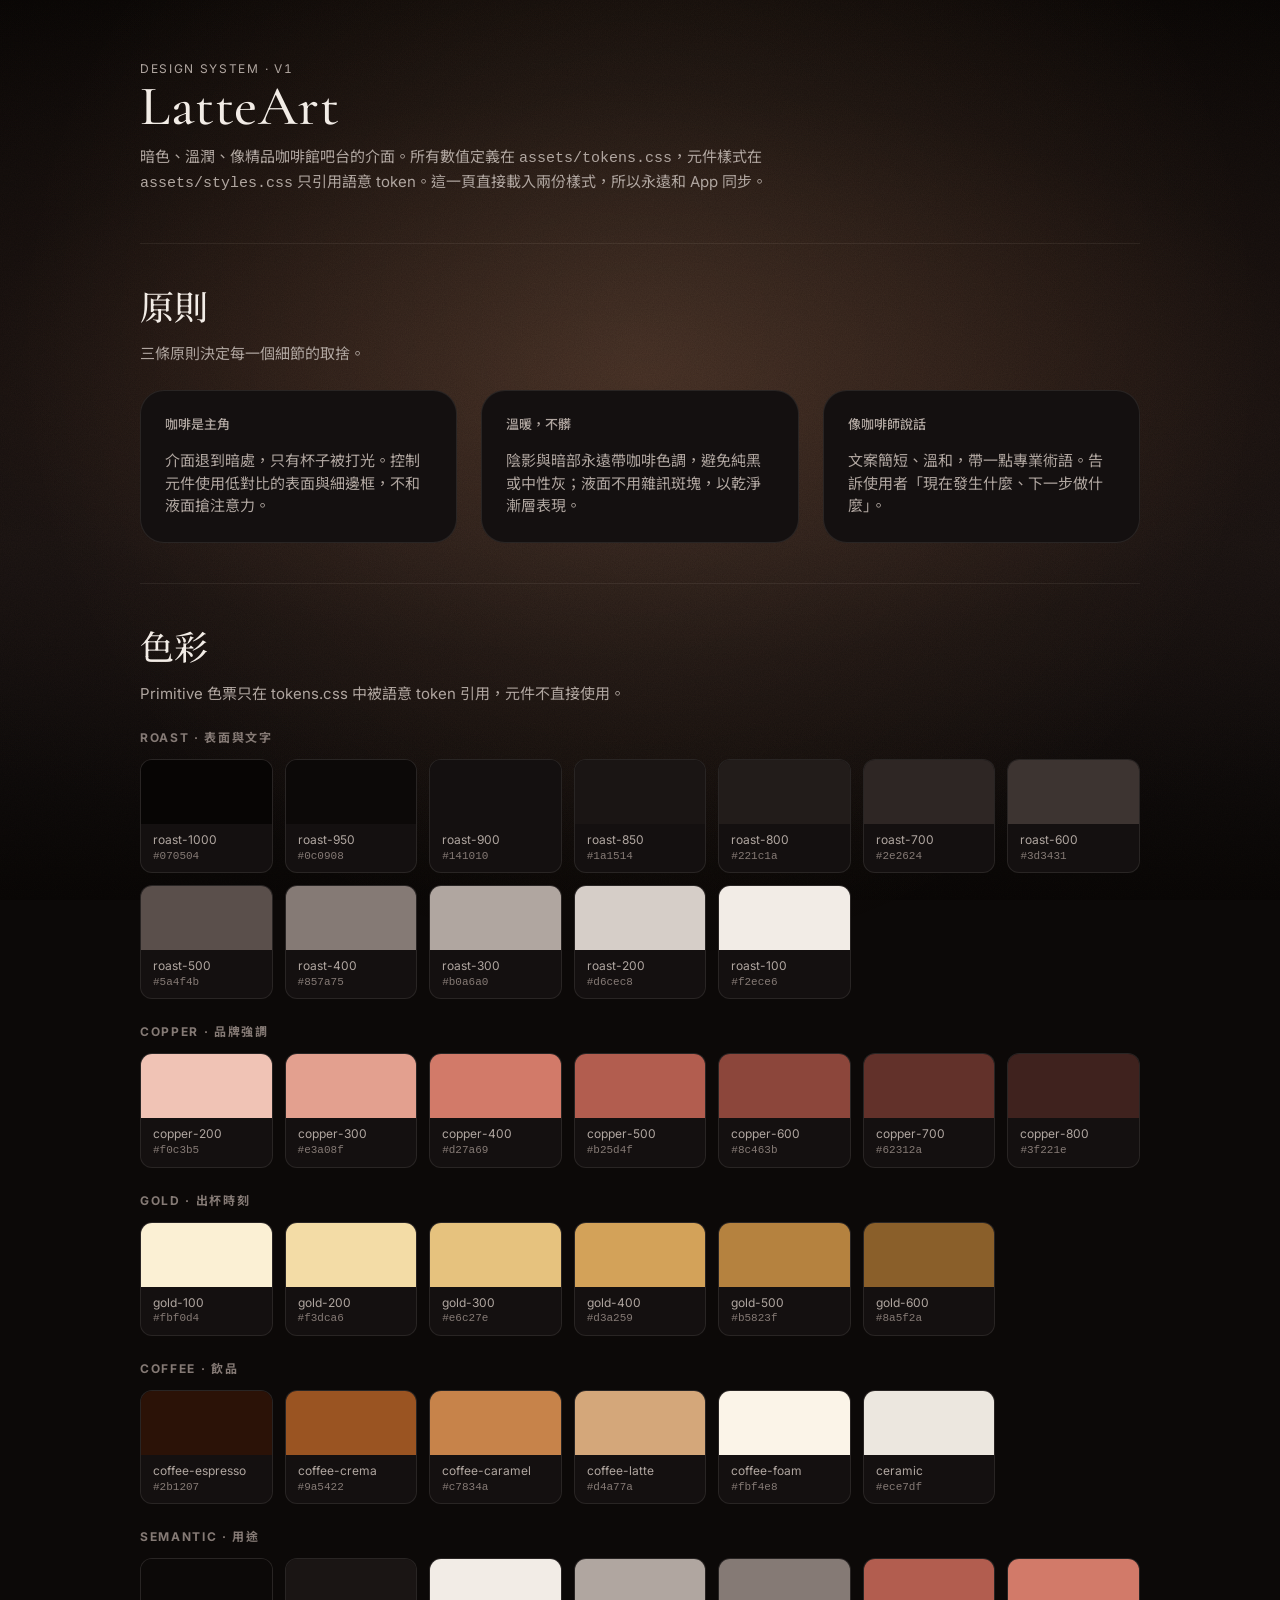
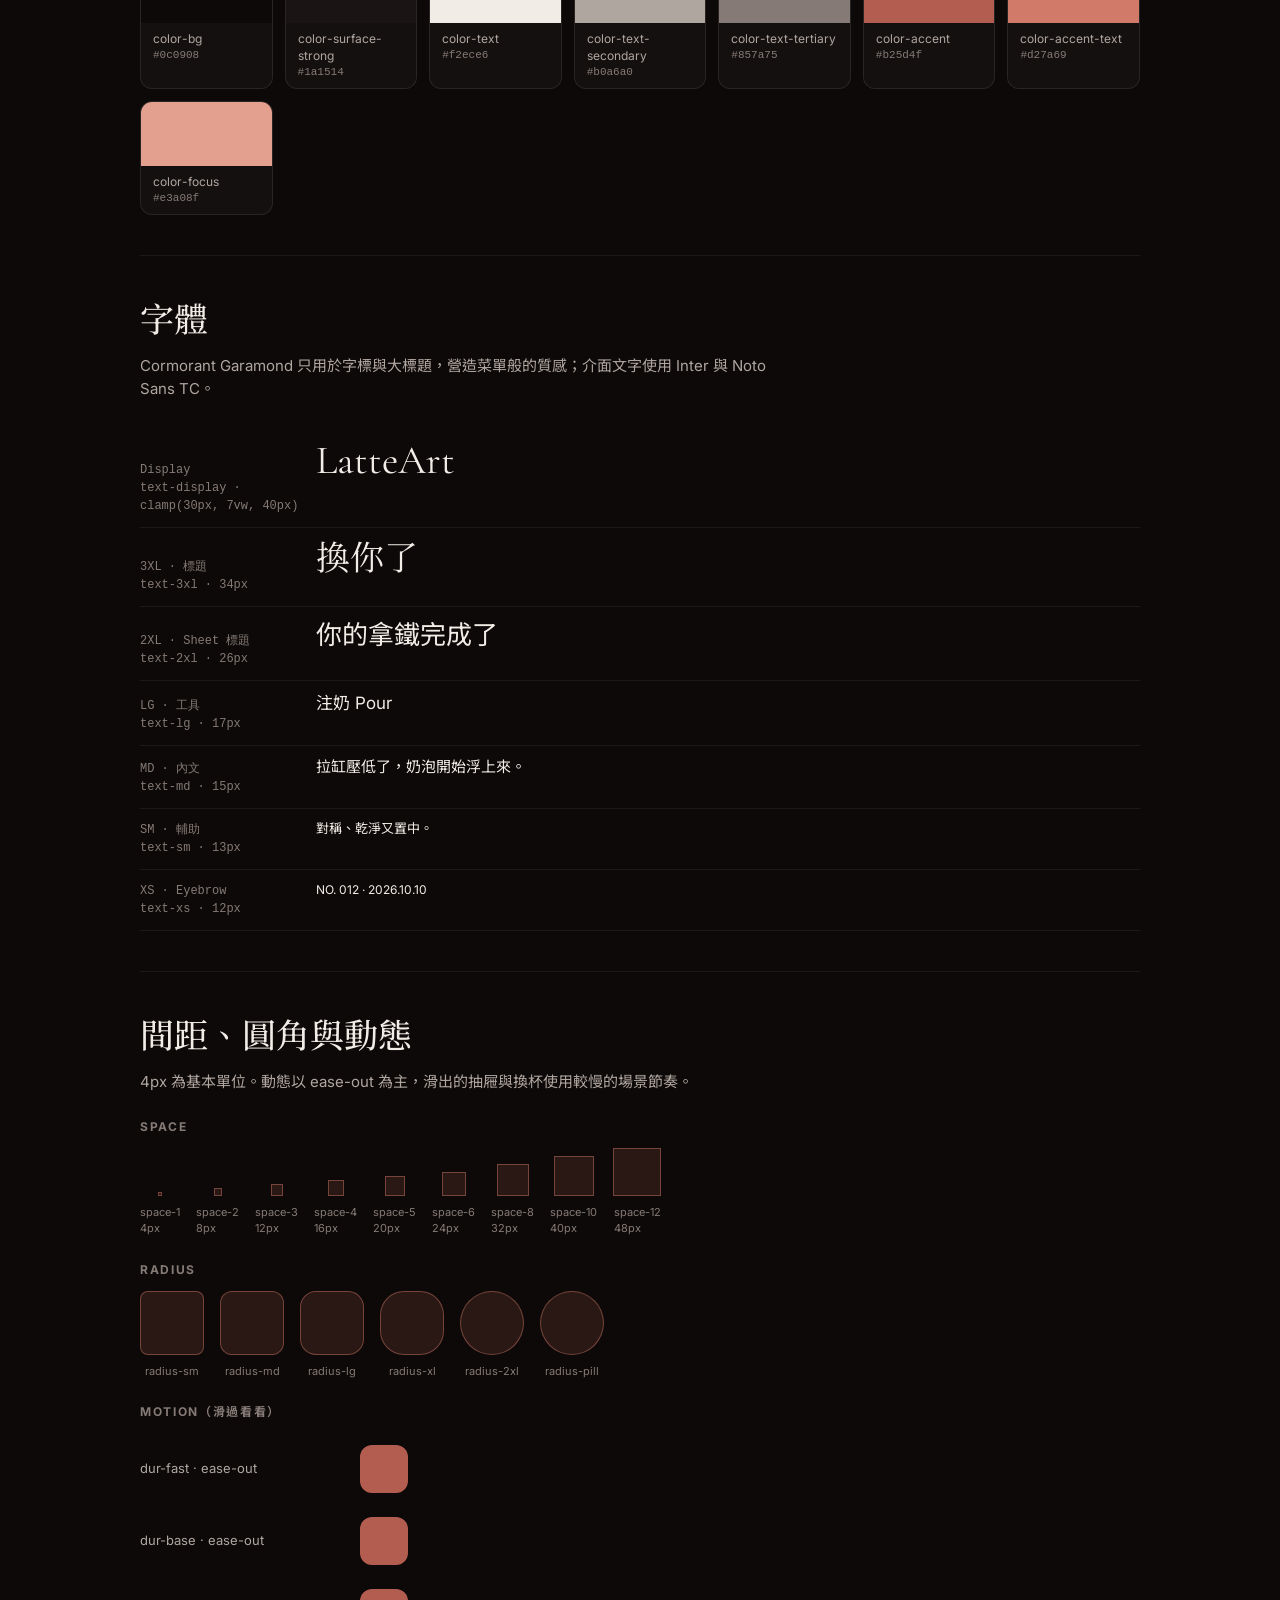
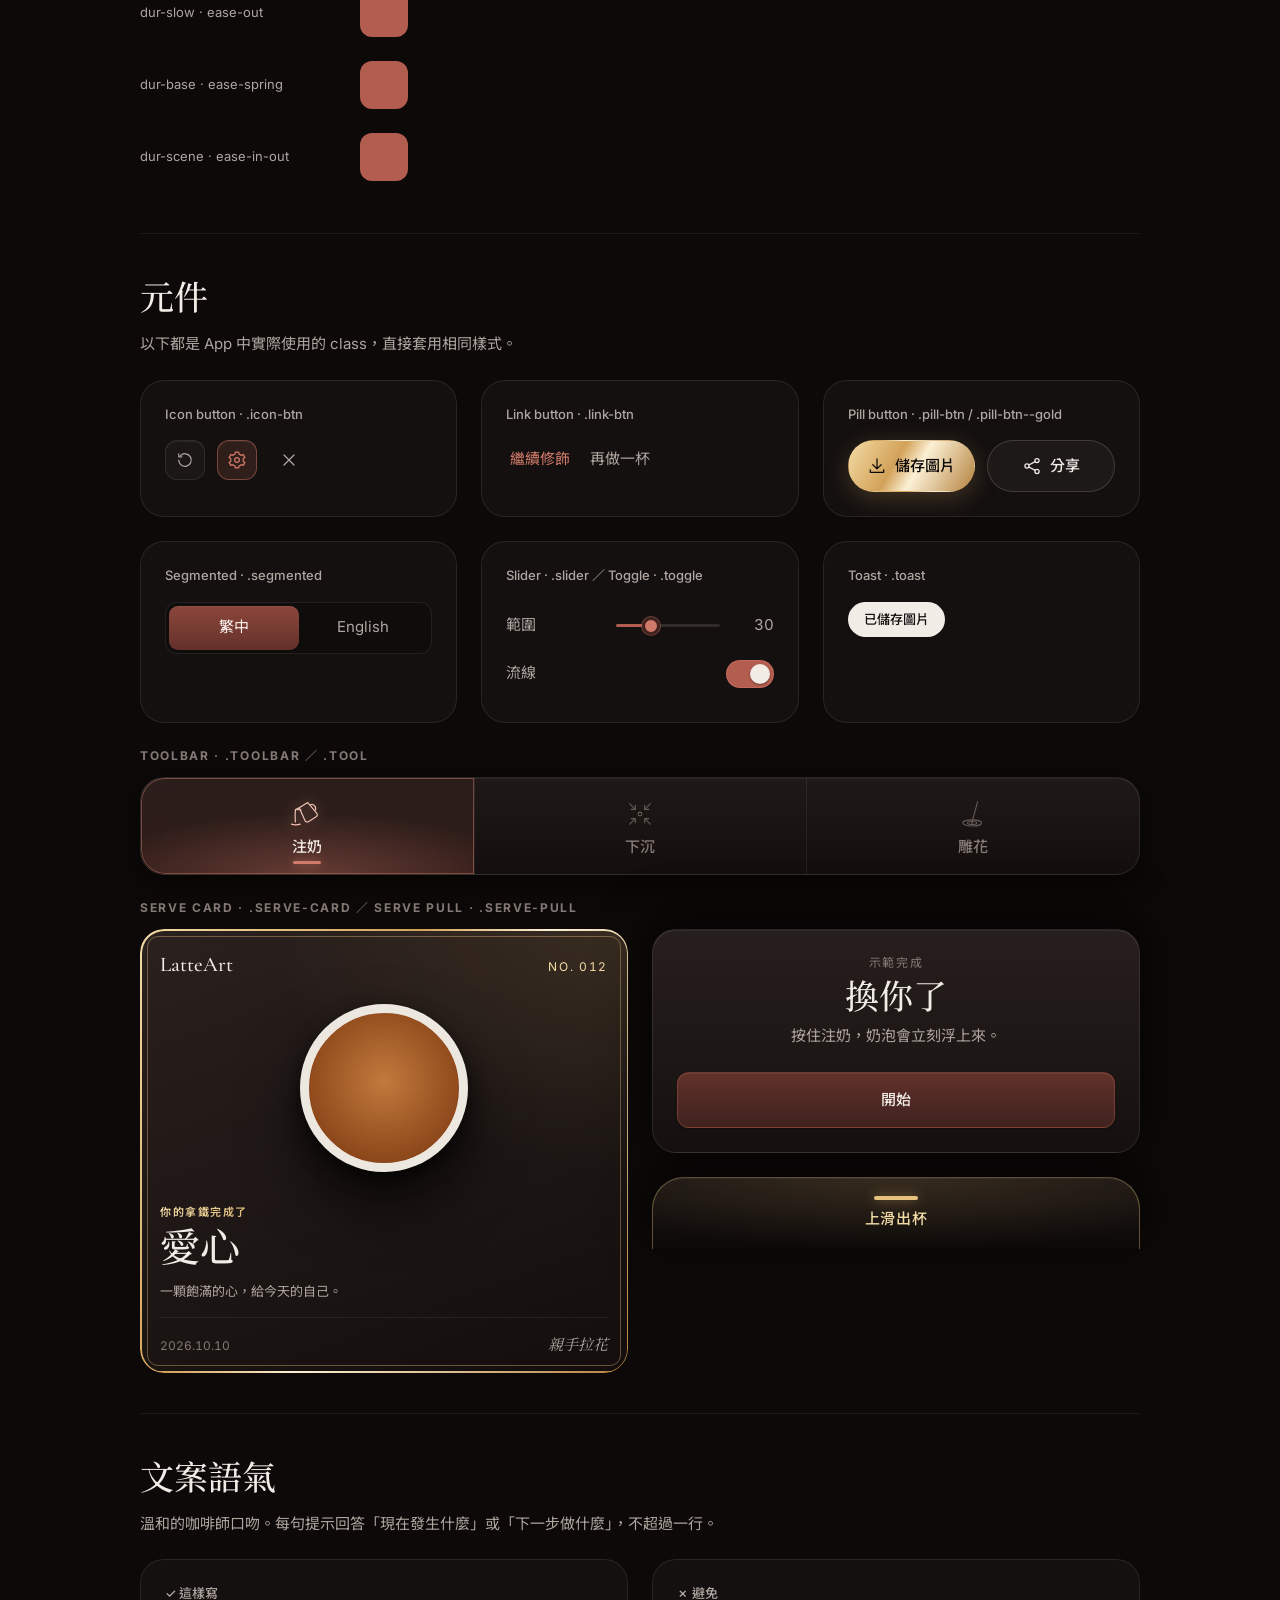
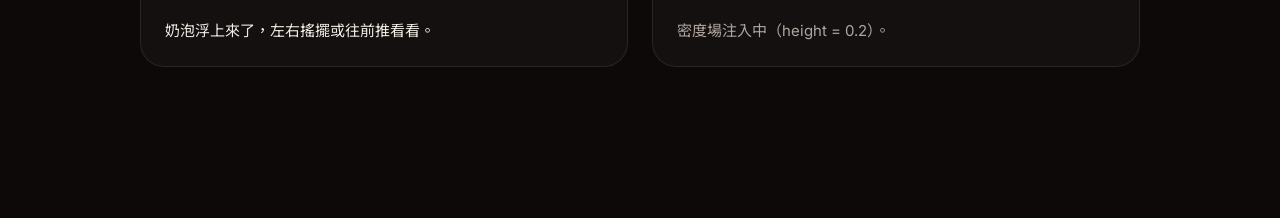
==== design-system.html @ 29258368 "Serve card on the main stage, calmer tilt, new pour icon - On serve, a gold-framed card closes in ar" ====
<!DOCTYPE html>
<html lang="zh-Hant">
  <head>
    <meta charset="UTF-8" />
    <meta name="viewport" content="width=device-width, initial-scale=1.0" />
    <title>LatteArt Design System</title>
    <link rel="preconnect" href="https://fonts.googleapis.com" />
    <link rel="preconnect" href="https://fonts.gstatic.com" crossorigin />
    <link
      href="https://fonts.googleapis.com/css2?family=Cormorant+Garamond:wght@500;600&family=Inter:wght@400;500;600&family=Noto+Sans+TC:wght@400;500&family=Noto+Serif+TC:wght@500&display=swap"
      rel="stylesheet"
    />
    <link rel="stylesheet" href="assets/tokens.css" />
    <link rel="stylesheet" href="assets/styles.css" />
    <style>
      /* 展示頁專用：覆寫 App 的全螢幕版面，讓頁面可以捲動 */
      body.ds {
        display: block;
        overflow: auto;
        user-select: text;
        -webkit-user-select: text;
        background: var(--color-bg);
      }
      .ds-page {
        max-width: 1080px;
        margin: 0 auto;
        padding: var(--space-12) var(--page-gutter) 120px;
      }
      .ds-header {
        margin-bottom: var(--space-12);
      }
      .ds-header p {
        color: var(--color-text-secondary);
        max-width: 640px;
        margin: var(--space-3) 0 0;
      }
      .ds-section {
        padding: var(--space-10) 0;
        border-top: 1px solid var(--color-divider);
      }
      .ds-section > h2 {
        margin: 0 0 var(--space-2);
        font-family: var(--font-display);
        font-weight: var(--weight-medium);
        font-size: var(--text-3xl);
      }
      .ds-section > p {
        margin: 0 0 var(--space-6);
        color: var(--color-text-secondary);
        max-width: 640px;
      }
      .ds-sub {
        margin: var(--space-6) 0 var(--space-3);
        font-size: var(--text-xs);
        letter-spacing: var(--tracking-caps);
        text-transform: uppercase;
        color: var(--color-text-tertiary);
      }
      .swatches {
        display: grid;
        grid-template-columns: repeat(auto-fill, minmax(120px, 1fr));
        gap: var(--space-3);
      }
      .swatch {
        border-radius: var(--radius-md);
        border: 1px solid var(--color-border);
        overflow: hidden;
        background: var(--color-bg-elevated);
      }
      .swatch__chip {
        height: 64px;
      }
      .swatch__meta {
        padding: var(--space-2) var(--space-3);
        font-size: var(--text-xs);
        color: var(--color-text-secondary);
        line-height: 1.4;
      }
      .swatch__meta code {
        display: block;
        color: var(--color-text-tertiary);
        font-size: var(--text-2xs);
      }
      .type-row {
        display: grid;
        grid-template-columns: 160px 1fr;
        gap: var(--space-4);
        align-items: baseline;
        padding: var(--space-3) 0;
        border-bottom: 1px solid var(--color-divider);
      }
      .type-row code {
        font-size: var(--text-xs);
        color: var(--color-text-tertiary);
      }
      .scale {
        display: flex;
        flex-wrap: wrap;
        gap: var(--space-4);
        align-items: flex-end;
      }
      .scale__item {
        display: flex;
        flex-direction: column;
        align-items: center;
        gap: var(--space-2);
        font-size: var(--text-2xs);
        color: var(--color-text-tertiary);
      }
      .scale__box {
        background: var(--color-accent-soft);
        border: 1px solid var(--color-accent-border);
      }
      .demo-grid {
        display: grid;
        grid-template-columns: repeat(auto-fit, minmax(300px, 1fr));
        gap: var(--space-6);
      }
      .demo-card {
        padding: var(--space-6);
        border-radius: var(--radius-xl);
        border: 1px solid var(--color-border);
        background: var(--color-bg-elevated);
      }
      .demo-card h3 {
        margin: 0 0 var(--space-4);
        font-size: var(--text-sm);
        font-weight: var(--weight-medium);
        color: var(--color-text-secondary);
      }
      .row {
        display: flex;
        gap: var(--space-3);
        align-items: center;
        flex-wrap: wrap;
      }
      /* 讓元件在展示頁中以靜態方式呈現 */
      .static-sheet {
        position: static;
        transform: none;
        visibility: visible;
        width: 100%;
        max-height: none;
        border-radius: var(--radius-2xl);
        border-bottom: 1px solid var(--color-border);
        padding-bottom: var(--space-6);
      }
      .static-tab {
        position: static;
        transform: none;
        width: 100%;
      }
      .ds-page .toolbar {
        max-width: none;
      }
      /* 杯卡在 App 中由 JS 定位並以動畫出現，這裡改為靜態顯示 */
      .ds .serve-card {
        position: relative;
        left: auto;
        top: auto;
        width: 100%;
        opacity: 1;
        visibility: visible;
        transform: none;
        --slot-h: 200px;
      }
      .ds .serve-card [data-rise] {
        opacity: 1;
        transform: none;
        filter: none;
      }
      .ds-cup {
        width: 168px;
        height: 168px;
        margin: 16px auto;
        border-radius: 50%;
        border: 9px solid var(--ceramic);
        background: radial-gradient(circle at 50% 45%, #c27a3c, #8a4519 75%);
        box-shadow: var(--cup-shadow);
      }
      .motion-demo {
        width: 48px;
        height: 48px;
        border-radius: var(--radius-md);
        background: var(--color-accent);
      }
      .motion-row:hover .motion-demo {
        transform: translateX(160px);
      }
      .motion-row {
        padding: var(--space-3) 0;
        display: grid;
        grid-template-columns: 220px 1fr;
        align-items: center;
        font-size: var(--text-sm);
        color: var(--color-text-secondary);
      }
    </style>
  </head>
  <body class="ds">
    <div class="ambience" style="opacity: 1" aria-hidden="true">
      <div class="ambience__light"></div>
      <div class="ambience__grain"></div>
    </div>

    <main class="ds-page" style="position: relative">
      <header class="ds-header">
        <p class="eyebrow" style="text-align: left">Design System · v1</p>
        <h1 class="wordmark" style="font-size: 56px">LatteArt</h1>
        <p>
          暗色、溫潤、像精品咖啡館吧台的介面。所有數值定義在
          <code>assets/tokens.css</code>，元件樣式在 <code>assets/styles.css</code> 只引用語意
          token。這一頁直接載入兩份樣式，所以永遠和 App 同步。
        </p>
      </header>

      <section class="ds-section">
        <h2>原則</h2>
        <p>三條原則決定每一個細節的取捨。</p>
        <div class="demo-grid">
          <div class="demo-card">
            <h3>咖啡是主角</h3>
            <p style="margin: 0; color: var(--color-text-secondary)">
              介面退到暗處，只有杯子被打光。控制元件使用低對比的表面與細邊框，不和液面搶注意力。
            </p>
          </div>
          <div class="demo-card">
            <h3>溫暖，不髒</h3>
            <p style="margin: 0; color: var(--color-text-secondary)">
              陰影與暗部永遠帶咖啡色調，避免純黑或中性灰；液面不用雜訊斑塊，以乾淨漸層表現。
            </p>
          </div>
          <div class="demo-card">
            <h3>像咖啡師說話</h3>
            <p style="margin: 0; color: var(--color-text-secondary)">
              文案簡短、溫和，帶一點專業術語。告訴使用者「現在發生什麼、下一步做什麼」。
            </p>
          </div>
        </div>
      </section>

      <section class="ds-section">
        <h2>色彩</h2>
        <p>Primitive 色票只在 tokens.css 中被語意 token 引用，元件不直接使用。</p>
        <div id="palettes"></div>
      </section>

      <section class="ds-section">
        <h2>字體</h2>
        <p>
          Cormorant Garamond 只用於字標與大標題，營造菜單般的質感；介面文字使用 Inter
          與 Noto Sans TC。
        </p>
        <div id="typeScale"></div>
      </section>

      <section class="ds-section">
        <h2>間距、圓角與動態</h2>
        <p>4px 為基本單位。動態以 ease-out 為主，滑出的抽屜與換杯使用較慢的場景節奏。</p>
        <h3 class="ds-sub">Space</h3>
        <div class="scale" id="spaceScale"></div>
        <h3 class="ds-sub">Radius</h3>
        <div class="scale" id="radiusScale"></div>
        <h3 class="ds-sub">Motion（滑過看看）</h3>
        <div id="motionScale"></div>
      </section>

      <section class="ds-section">
        <h2>元件</h2>
        <p>以下都是 App 中實際使用的 class，直接套用相同樣式。</p>

        <div class="demo-grid">
          <div class="demo-card">
            <h3>Icon button · .icon-btn</h3>
            <div class="row">
              <button class="icon-btn" aria-label="New cup">
                <svg viewBox="0 0 24 24"><path d="M4.5 12a7.5 7.5 0 1 0 2.2-5.3" /><path d="M4.5 4.5v3.6h3.6" /></svg>
              </button>
              <button class="icon-btn is-active" aria-label="Settings (active)">
                <svg viewBox="0 0 24 24"><circle cx="12" cy="12" r="2.8" /><path d="M19.4 13.5a7.6 7.6 0 0 0 0-3l2-1.6-2-3.4-2.4.9a7.5 7.5 0 0 0-2.6-1.5L14 2.5h-4l-.4 2.4A7.5 7.5 0 0 0 7 6.4l-2.4-.9-2 3.4 2 1.6a7.6 7.6 0 0 0 0 3l-2 1.6 2 3.4 2.4-.9a7.5 7.5 0 0 0 2.6 1.5l.4 2.4h4l.4-2.4a7.5 7.5 0 0 0 2.6-1.5l2.4.9 2-3.4z" /></svg>
              </button>
              <button class="icon-btn icon-btn--ghost" aria-label="Close">
                <svg viewBox="0 0 24 24"><path d="M6 6l12 12M18 6L6 18" /></svg>
              </button>
            </div>
          </div>

          <div class="demo-card">
            <h3>Link button · .link-btn</h3>
            <div class="row">
              <button class="link-btn">繼續修飾</button>
              <button class="link-btn link-btn--quiet">再做一杯</button>
            </div>
          </div>

          <div class="demo-card">
            <h3>Pill button · .pill-btn / .pill-btn--gold</h3>
            <div class="action-row">
              <button class="pill-btn pill-btn--gold">
                <svg viewBox="0 0 24 24"><path d="M12 3.5v11.5M7 10.5l5 5 5-5" /><path d="M4 16.5v3h16v-3" /></svg>
                儲存圖片
              </button>
              <button class="pill-btn">
                <svg viewBox="0 0 24 24"><circle cx="18" cy="5.5" r="2.5" /><circle cx="6" cy="12" r="2.5" /><circle cx="18" cy="18.5" r="2.5" /><path d="M8.2 10.8l7.6-4.1M8.2 13.2l7.6 4.1" /></svg>
                分享
              </button>
            </div>
          </div>

          <div class="demo-card">
            <h3>Segmented · .segmented</h3>
            <div class="segmented">
              <button class="segmented__item" aria-checked="true">繁中</button>
              <button class="segmented__item" aria-checked="false">English</button>
            </div>
          </div>

          <div class="demo-card">
            <h3>Slider · .slider ／ Toggle · .toggle</h3>
            <div class="field">
              <label for="ds-slider">範圍</label>
              <input class="slider" type="range" id="ds-slider" min="0" max="100" value="30" style="--fill: 30%" />
              <output>30</output>
            </div>
            <div class="field field--toggle">
              <label for="ds-toggle">流線</label>
              <input class="toggle" type="checkbox" role="switch" id="ds-toggle" checked />
            </div>
          </div>

          <div class="demo-card">
            <h3>Toast · .toast</h3>
            <div class="toast is-visible" style="position: static; transform: none; display: inline-block">已儲存圖片</div>
          </div>
        </div>

        <h3 class="ds-sub">Toolbar · .toolbar ／ .tool</h3>
        <div class="toolbar" role="radiogroup" aria-label="Tools">
          <button class="tool is-active" role="radio" aria-checked="true">
            <svg class="tool__icon" viewBox="0 0 40 40" aria-hidden="true">
            <g transform="rotate(-32 22 20)">
              <path d="M15.5 10.5h11l2.2 15.3a2.6 2.6 0 0 1-2.6 3h-10.2a2.6 2.6 0 0 1-2.6-3z" />
              <path d="M15.5 10.5L11 9.8l4.9 3.8" />
              <path d="M28 14.2c3.4 0 4.3 6.6 1 7.8" />
            </g>
            <path d="M7.3 17.4c-.6 3.4-.5 8.4-.2 13.6" />
            <path d="M2.8 33.4c3 1 6.6 1 9.7 0" />
          </svg>
            <span class="tool__label">注奶</span>
          </button>
          <button class="tool" role="radio" aria-checked="false">
            <svg class="tool__icon" viewBox="0 0 40 40"><circle cx="20" cy="20" r="2.2" /><path d="M8 8l6.5 6.5M14.5 9.7v4.8H9.7" /><path d="M32 8l-6.5 6.5M25.5 9.7v4.8h4.8" /><path d="M8 32l6.5-6.5M14.5 30.3v-4.8H9.7" /><path d="M32 32l-6.5-6.5M25.5 30.3v-4.8h4.8" /></svg>
            <span class="tool__label">下沉</span>
          </button>
          <button class="tool" role="radio" aria-checked="false">
            <svg class="tool__icon" viewBox="0 0 40 40"><path d="M25.5 5.5l-6.2 22.3" /><path d="M19.3 27.8l-.6 3.4" /><ellipse cx="19" cy="30.5" rx="11" ry="3.6" /><ellipse cx="19" cy="30.5" rx="5.5" ry="1.7" /></svg>
            <span class="tool__label">雕花</span>
          </button>
        </div>

        <h3 class="ds-sub">Serve card · .serve-card ／ Serve pull · .serve-pull</h3>
        <div class="demo-grid">
          <div>
            <article class="serve-card">
              <header class="serve-card__head" data-rise>
                <span class="serve-card__brand">LatteArt</span>
                <span class="serve-card__no">No. 012</span>
              </header>
              <div class="serve-card__slot"><div class="ds-cup"></div></div>
              <div class="serve-card__body">
                <p class="serve-card__eyebrow" data-rise>你的拿鐵完成了</p>
                <h2 class="serve-card__pattern" data-rise>愛心</h2>
                <p class="serve-card__note" data-rise>一顆飽滿的心，給今天的自己。</p>
              </div>
              <footer class="serve-card__foot" data-rise>
                <span>2026.10.10</span>
                <span class="serve-card__sign">親手拉花</span>
              </footer>
            </article>
          </div>

          <div style="display: flex; flex-direction: column; gap: var(--space-6)">
            <div class="handoff" style="position: static; transform: none; opacity: 1; pointer-events: auto; width: 100%">
              <p class="eyebrow">示範完成</p>
              <h2 class="handoff__title">換你了</h2>
              <p class="handoff__body">按住注奶，奶泡會立刻浮上來。</p>
              <button class="action action--primary action--wide">開始</button>
            </div>
            <button class="serve-pull static-tab" style="opacity: 1; transform: none">
              <span class="serve-pull__grip"></span>
              <span class="serve-pull__label">上滑出杯</span>
            </button>
          </div>
        </div>
      </section>

      <section class="ds-section">
        <h2>文案語氣</h2>
        <p>溫和的咖啡師口吻。每句提示回答「現在發生什麼」或「下一步做什麼」，不超過一行。</p>
        <div class="demo-grid">
          <div class="demo-card">
            <h3>✓ 這樣寫</h3>
            <p style="margin: 0">奶泡浮上來了，左右搖擺或往前推看看。</p>
          </div>
          <div class="demo-card">
            <h3>✗ 避免</h3>
            <p style="margin: 0; color: var(--color-text-secondary)">密度場注入中（height = 0.2）。</p>
          </div>
        </div>
      </section>
    </main>

    <script>
      const css = getComputedStyle(document.documentElement);
      const v = (name) => css.getPropertyValue(name).trim();

      const palettes = {
        "Roast · 表面與文字": ["1000", "950", "900", "850", "800", "700", "600", "500", "400", "300", "200", "100"].map((s) => `--roast-${s}`),
        "Copper · 品牌強調": ["200", "300", "400", "500", "600", "700", "800"].map((s) => `--copper-${s}`),
        "Gold · 出杯時刻": ["100", "200", "300", "400", "500", "600"].map((s) => `--gold-${s}`),
        "Coffee · 飲品": ["--coffee-espresso", "--coffee-crema", "--coffee-caramel", "--coffee-latte", "--coffee-foam", "--ceramic"],
        "Semantic · 用途": ["--color-bg", "--color-surface-strong", "--color-text", "--color-text-secondary", "--color-text-tertiary", "--color-accent", "--color-accent-text", "--color-focus"],
      };
      const root = document.getElementById("palettes");
      for (const [title, tokens] of Object.entries(palettes)) {
        const h = document.createElement("h3");
        h.className = "ds-sub";
        h.textContent = title;
        const grid = document.createElement("div");
        grid.className = "swatches";
        for (const token of tokens) {
          grid.insertAdjacentHTML(
            "beforeend",
            `<div class="swatch"><div class="swatch__chip" style="background: var(${token})"></div>
             <div class="swatch__meta">${token.replace("--", "")}<code>${v(token)}</code></div></div>`
          );
        }
        root.append(h, grid);
      }

      const type = [
        ["Display", "--font-display", "--text-display", "LatteArt"],
        ["3XL · 標題", "--font-display", "--text-3xl", "換你了"],
        ["2XL · Sheet 標題", "--font-ui", "--text-2xl", "你的拿鐵完成了"],
        ["LG · 工具", "--font-ui", "--text-lg", "注奶 Pour"],
        ["MD · 內文", "--font-ui", "--text-md", "拉缸壓低了，奶泡開始浮上來。"],
        ["SM · 輔助", "--font-ui", "--text-sm", "對稱、乾淨又置中。"],
        ["XS · Eyebrow", "--font-ui", "--text-xs", "NO. 012 · 2026.10.10"],
      ];
      const typeRoot = document.getElementById("typeScale");
      for (const [label, font, size, sample] of type) {
        typeRoot.insertAdjacentHTML(
          "beforeend",
          `<div class="type-row"><code>${label}<br>${size.replace("--", "")} · ${v(size)}</code>
           <span style="font-family: var(${font}); font-size: var(${size}); line-height: 1.2">${sample}</span></div>`
        );
      }

      const space = document.getElementById("spaceScale");
      for (const s of [1, 2, 3, 4, 5, 6, 8, 10, 12]) {
        space.insertAdjacentHTML(
          "beforeend",
          `<div class="scale__item"><div class="scale__box" style="width: var(--space-${s}); height: var(--space-${s})"></div>space-${s}<br>${v(`--space-${s}`)}</div>`
        );
      }
      const radius = document.getElementById("radiusScale");
      for (const s of ["sm", "md", "lg", "xl", "2xl", "pill"]) {
        radius.insertAdjacentHTML(
          "beforeend",
          `<div class="scale__item"><div class="scale__box" style="width: 64px; height: 64px; border-radius: var(--radius-${s})"></div>radius-${s}</div>`
        );
      }
      const motion = document.getElementById("motionScale");
      for (const [dur, ease] of [["--dur-fast", "--ease-out"], ["--dur-base", "--ease-out"], ["--dur-slow", "--ease-out"], ["--dur-base", "--ease-spring"], ["--dur-scene", "--ease-in-out"]]) {
        motion.insertAdjacentHTML(
          "beforeend",
          `<div class="motion-row"><span>${dur.replace("--", "")} · ${ease.replace("--", "")}</span>
           <div class="motion-demo" style="transition: transform var(${dur}) var(${ease})"></div></div>`
        );
      }

      const slider = document.getElementById("ds-slider");
      slider.addEventListener("input", () => {
        slider.style.setProperty("--fill", `${slider.value}%`);
        slider.nextElementSibling.textContent = slider.value;
      });
    </script>
  </body>
</html>
---- assets/tokens.css ----
/* ==========================================================================
   LatteArt Design Tokens
   唯一的設計來源。元件樣式（styles.css）只能引用這裡的語意 token，
   不直接寫死色碼或尺寸。展示頁：design-system.html
   分層：Primitive（原始色票／尺度）→ Semantic（用途）→ Component（元件專用）
   ========================================================================== */

:root {
  /* ---------- Primitive · 色彩 ---------- */

  /* Roast：帶暖調的近黑色，用於背景與表面 */
  --roast-1000: #070504;
  --roast-950: #0c0908;
  --roast-900: #141010;
  --roast-850: #1a1514;
  --roast-800: #221c1a;
  --roast-700: #2e2624;
  --roast-600: #3d3431;
  --roast-500: #5a4f4b;
  --roast-400: #857a75;
  --roast-300: #b0a6a0;
  --roast-200: #d6cec8;
  --roast-100: #f2ece6;

  /* Copper：品牌強調色（拉缸的銅） */
  --copper-200: #f0c3b5;
  --copper-300: #e3a08f;
  --copper-400: #d27a69;
  --copper-500: #b25d4f;
  --copper-600: #8c463b;
  --copper-700: #62312a;
  --copper-800: #3f221e;

  /* Gold：出杯的榮耀時刻（光環、杯卡金框、主要動作） */
  --gold-100: #fbf0d4;
  --gold-200: #f3dca6;
  --gold-300: #e6c27e;
  --gold-400: #d3a259;
  --gold-500: #b5823f;
  --gold-600: #8a5f2a;

  /* Coffee：飲品本身的顏色，插畫與資料視覺使用 */
  --coffee-espresso: #2b1207;
  --coffee-crema: #9a5422;
  --coffee-caramel: #c7834a;
  --coffee-latte: #d4a77a;
  --coffee-foam: #fbf4e8;
  --ceramic: #ece7df;

  /* ---------- Primitive · 字體 ---------- */
  --font-display: "Cormorant Garamond", "Noto Serif TC", Georgia, serif;
  --font-ui: "Inter", "Noto Sans TC", system-ui, -apple-system, "Segoe UI",
    sans-serif;

  /* 字級（1.125 比例，手機優先） */
  --text-2xs: 11px;
  --text-xs: 12px;
  --text-sm: 13px;
  --text-md: 15px;
  --text-lg: 17px;
  --text-xl: 21px;
  --text-2xl: 26px;
  --text-3xl: 34px;
  --text-display: clamp(30px, 7vw, 40px);

  --weight-regular: 400;
  --weight-medium: 500;
  --weight-semibold: 600;

  --leading-tight: 1.2;
  --leading-normal: 1.5;
  --tracking-wide: 0.04em;
  --tracking-caps: 0.14em;

  /* ---------- Primitive · 尺度 ---------- */
  --space-1: 4px;
  --space-2: 8px;
  --space-3: 12px;
  --space-4: 16px;
  --space-5: 20px;
  --space-6: 24px;
  --space-8: 32px;
  --space-10: 40px;
  --space-12: 48px;

  --radius-sm: 8px;
  --radius-md: 12px;
  --radius-lg: 16px;
  --radius-xl: 24px;
  --radius-2xl: 32px;
  --radius-pill: 999px;

  /* ---------- Primitive · 動態 ---------- */
  --ease-out: cubic-bezier(0.2, 0.8, 0.2, 1);
  --ease-in-out: cubic-bezier(0.65, 0, 0.35, 1);
  --ease-spring: cubic-bezier(0.34, 1.4, 0.64, 1);
  --dur-fast: 150ms;
  --dur-base: 260ms;
  --dur-slow: 480ms;
  --dur-scene: 900ms;

  /* ---------- Semantic · 表面 ---------- */
  --color-bg: var(--roast-950);
  --color-bg-elevated: var(--roast-900);
  --color-surface: rgba(34, 28, 26, 0.72);
  --color-surface-strong: var(--roast-850);
  --color-surface-hover: rgba(255, 240, 230, 0.06);
  --color-surface-pressed: rgba(255, 240, 230, 0.1);
  --color-scrim: rgba(14, 8, 5, 0.42);

  --color-border: rgba(255, 236, 224, 0.09);
  --color-border-strong: rgba(255, 236, 224, 0.16);
  --color-divider: rgba(255, 236, 224, 0.07);

  /* ---------- Semantic · 文字 ---------- */
  --color-text: var(--roast-100);
  --color-text-secondary: var(--roast-300);
  --color-text-tertiary: var(--roast-400);
  --color-text-on-accent: #fff6f2;

  /* ---------- Semantic · 強調 ---------- */
  --color-accent: var(--copper-500);
  --color-accent-strong: var(--copper-400);
  --color-accent-text: var(--copper-400);
  --color-accent-soft: rgba(178, 93, 79, 0.18);
  --color-accent-border: rgba(210, 122, 105, 0.45);
  --color-focus: var(--copper-300);

  /* ---------- Semantic · 金色 ---------- */
  --color-gold: var(--gold-300);
  --color-gold-text: var(--gold-200);
  --color-gold-border: rgba(230, 194, 126, 0.38);
  --gradient-gold: linear-gradient(
    120deg,
    var(--gold-200) 0%,
    var(--gold-400) 38%,
    var(--gold-100) 55%,
    var(--gold-500) 100%
  );

  /* ---------- Semantic · 陰影與光 ---------- */
  --shadow-sm: 0 1px 2px rgba(0, 0, 0, 0.4);
  --shadow-md: 0 8px 24px rgba(0, 0, 0, 0.45);
  --shadow-sheet: 0 -12px 48px rgba(0, 0, 0, 0.6);
  --shadow-inset-top: inset 0 1px 0 rgba(255, 240, 230, 0.06);
  --glow-accent: 0 0 32px rgba(210, 122, 105, 0.35);
  --cup-shadow: 0 30px 60px rgba(0, 0, 0, 0.7), 0 8px 18px rgba(0, 0, 0, 0.55);

  /* ---------- Semantic · 層級 ---------- */
  --z-stage: 1;
  --z-dock: 10;
  --z-topbar: 20;
  --z-scrim: 30;
  --z-sheet: 40;
  --z-overlay: 50;
  --z-toast: 60;

  /* ---------- Component ---------- */
  --icon-btn-size: 40px;
  --tool-height: 96px;
  --sheet-max-width: 520px;
  --sheet-handle: rgba(255, 236, 224, 0.22);
  --slider-track: rgba(255, 236, 224, 0.12);
  --slider-thumb-size: 18px;
  --toggle-width: 48px;
  --toggle-height: 28px;
  --cup-size: min(84vw, 46vh, 520px);
  --page-gutter: var(--space-5);
}

@media (min-width: 900px) {
  :root {
    --cup-size: min(54vh, 560px);
    --page-gutter: var(--space-10);
  }
}

@media (prefers-reduced-motion: reduce) {
  :root {
    --dur-fast: 0ms;
    --dur-base: 0ms;
    --dur-slow: 0ms;
    --dur-scene: 0ms;
  }
}
---- assets/styles.css ----
/* ==========================================================================
   LatteArt 元件樣式 — 只引用 tokens.css 的變數
   ========================================================================== */

*,
*::before,
*::after {
  box-sizing: border-box;
}

html,
body {
  margin: 0;
  height: 100%;
}

body {
  background: var(--color-bg);
  color: var(--color-text);
  font-family: var(--font-ui);
  font-size: var(--text-md);
  line-height: var(--leading-normal);
  -webkit-font-smoothing: antialiased;
  -webkit-tap-highlight-color: transparent;
  overflow: hidden;
  overscroll-behavior: none;
  user-select: none;
  -webkit-user-select: none;
  display: grid;
  grid-template-rows: auto 1fr auto;
  min-height: 100dvh;
  padding-top: env(safe-area-inset-top);
}

button {
  font: inherit;
  color: inherit;
  background: none;
  border: 0;
  padding: 0;
  cursor: pointer;
}

button:focus-visible,
input:focus-visible,
summary:focus-visible {
  outline: 2px solid var(--color-focus);
  outline-offset: 2px;
}

svg {
  fill: none;
  stroke: currentColor;
  stroke-width: 1.5;
  stroke-linecap: round;
  stroke-linejoin: round;
}

/* ---------- 氛圍背景 ---------- */

.ambience {
  position: fixed;
  inset: 0;
  z-index: 0;
  pointer-events: none;
  background: radial-gradient(
      120% 70% at 50% 42%,
      rgba(70, 42, 30, 0.55) 0%,
      rgba(28, 18, 14, 0.4) 45%,
      transparent 75%
    ),
    linear-gradient(180deg, var(--roast-1000), var(--roast-900) 60%, var(--roast-1000));
  opacity: 0;
  transition: opacity 1.6s var(--ease-out);
}

body.is-lit .ambience {
  opacity: 1;
}

.ambience__light {
  position: absolute;
  left: 50%;
  top: 38%;
  width: 140vmax;
  height: 140vmax;
  transform: translate(-50%, -50%);
  background: radial-gradient(
    closest-side,
    rgba(255, 196, 150, 0.09),
    rgba(255, 180, 130, 0.03) 45%,
    transparent 70%
  );
}

/* 桌面紋理：SVG 雜訊做出霧面石材的顆粒 */
.ambience__grain {
  position: absolute;
  inset: 0;
  opacity: 0.22;
  mix-blend-mode: soft-light;
  background-image: url("data:image/svg+xml,%3Csvg xmlns='http://www.w3.org/2000/svg' width='220' height='220'%3E%3Cfilter id='n'%3E%3CfeTurbulence type='fractalNoise' baseFrequency='0.85' numOctaves='3' stitchTiles='stitch'/%3E%3CfeColorMatrix values='0 0 0 0 1 0 0 0 0 0.9 0 0 0 0 0.8 0 0 0 0.9 0'/%3E%3C/filter%3E%3Crect width='100%25' height='100%25' filter='url(%23n)'/%3E%3C/svg%3E");
}

/* ---------- 頂部列 ---------- */

.topbar {
  position: relative;
  z-index: var(--z-topbar);
  display: flex;
  align-items: center;
  justify-content: space-between;
  padding: var(--space-5) var(--page-gutter) var(--space-2);
  transition: opacity var(--dur-slow) var(--ease-out);
}

.wordmark {
  margin: 0;
  font-family: var(--font-display);
  font-weight: var(--weight-medium);
  font-size: var(--text-3xl);
  letter-spacing: 0.01em;
  line-height: 1;
  color: var(--color-text);
}

.topbar__actions {
  display: flex;
  gap: var(--space-3);
}

.icon-btn {
  width: var(--icon-btn-size);
  height: var(--icon-btn-size);
  display: grid;
  place-items: center;
  border-radius: var(--radius-md);
  border: 1px solid var(--color-border);
  background: rgba(255, 240, 230, 0.03);
  color: var(--color-text-secondary);
  box-shadow: var(--shadow-inset-top);
  transition: background var(--dur-fast), color var(--dur-fast),
    border-color var(--dur-fast), opacity var(--dur-base);
}

.icon-btn svg {
  width: 20px;
  height: 20px;
}

.icon-btn:hover {
  background: var(--color-surface-hover);
  color: var(--color-text);
}

.icon-btn:active {
  background: var(--color-surface-pressed);
}

.icon-btn[aria-expanded="true"],
.icon-btn.is-active {
  border-color: var(--color-accent-border);
  background: var(--color-accent-soft);
  color: var(--color-accent-text);
}

.icon-btn--ghost {
  border-color: transparent;
  background: transparent;
  box-shadow: none;
}

.icon-btn[hidden] {
  display: none;
}

/* ---------- 舞台與杯子 ---------- */

.stage {
  position: relative;
  z-index: var(--z-stage);
  display: grid;
  place-items: center;
  min-height: 0;
  padding: var(--space-2) var(--page-gutter);
}

.cup {
  position: relative;
  width: var(--cup-size);
  height: var(--cup-size);
  touch-action: none;
  transition: transform var(--dur-scene) var(--ease-out);
}

body[data-phase="finish"] .cup {
  transform: translate(var(--cup-shift-x, 0), var(--cup-shift, 0)) scale(var(--cup-scale, 1));
}

/* 還沒端上桌：藏在吧台那側（畫面上方外） */
.cup.is-offstage {
  visibility: hidden;
}

/* 端上桌：從上方滑入，落定時輕輕一沉 */
.cup.is-serving {
  animation: cup-serve 1000ms var(--ease-out) both;
}

@keyframes cup-serve {
  0% {
    transform: translateY(-110vh) rotate(-6deg) scale(0.96);
  }
  72% {
    transform: translateY(10px) rotate(0.6deg) scale(1);
  }
  86% {
    transform: translateY(-3px) rotate(-0.2deg);
  }
  100% {
    transform: none;
  }
}

/* 收走：往側邊滑出畫面 */
.cup.is-leaving {
  animation: cup-clear 560ms var(--ease-in-out) both;
}

@keyframes cup-clear {
  0% {
    transform: translate(var(--cup-shift-x, 0), var(--cup-shift, 0)) scale(var(--cup-scale, 1));
  }
  20% {
    transform: translate(var(--cup-shift-x, 0), calc(var(--cup-shift, 0px) - 8px))
      scale(var(--cup-scale, 1));
  }
  100% {
    transform: translate(85vw, -14vh) rotate(10deg) scale(0.9);
    opacity: 0;
  }
}

/* 畫布比杯子大一圈：容納傾斜、桌面陰影與出杯光環 */
.cup__space {
  position: absolute;
  inset: -16%;
}

.cup__canvas,
.cup__overlay,
.cup__fx {
  position: absolute;
  inset: 0;
  width: 100%;
  height: 100%;
}

.cup__overlay,
.cup__fx {
  pointer-events: none;
}

/* 注流位置的瞄準環：環越大代表拉缸越高 */
.reticle {
  --size: 64px;
  --h: 1;
  position: absolute;
  left: 0;
  top: 0;
  width: var(--size);
  height: var(--size);
  margin: calc(var(--size) / -2) 0 0 calc(var(--size) / -2);
  pointer-events: none;
  opacity: 0;
  transition: opacity var(--dur-base);
  will-change: transform;
}

.reticle.is-active {
  opacity: 1;
}

.reticle__ring {
  position: absolute;
  inset: 0;
  border-radius: 50%;
  border: 1px solid rgba(255, 245, 235, 0.55);
  transform: scale(calc(0.45 + var(--h) * 0.55));
  transition: transform var(--dur-base) var(--ease-out);
  animation: ripple 1.4s var(--ease-out) infinite;
}

.reticle__ring--2 {
  animation-delay: 0.7s;
}

.reticle__dot {
  position: absolute;
  left: 50%;
  top: 50%;
  width: 6px;
  height: 6px;
  margin: -3px;
  border-radius: 50%;
  background: rgba(255, 250, 244, 0.9);
  box-shadow: 0 0 12px rgba(255, 240, 225, 0.8);
}

body[data-tool="etch"] .reticle__ring,
body[data-tool="etch"] .reticle__ring--2 {
  animation: none;
  transform: scale(0.28);
  border-color: rgba(255, 245, 235, 0.35);
}

body[data-tool="sink"] .reticle__ring {
  animation-name: ripple-in;
}

@keyframes ripple {
  from {
    opacity: 0.9;
    transform: scale(calc(0.3 + var(--h) * 0.3));
  }
  to {
    opacity: 0;
    transform: scale(calc(0.6 + var(--h) * 0.6));
  }
}

@keyframes ripple-in {
  from {
    opacity: 0;
    transform: scale(1.1);
  }
  to {
    opacity: 0.9;
    transform: scale(0.35);
  }
}

/* 示範用的幽靈手指 */
.ghost {
  position: absolute;
  left: 0;
  top: 0;
  width: 44px;
  height: 44px;
  margin: -22px 0 0 -22px;
  pointer-events: none;
  opacity: 0;
  transition: opacity var(--dur-base);
  will-change: transform;
}

.ghost.is-visible {
  opacity: 1;
}

.ghost__ring {
  position: absolute;
  inset: 0;
  border-radius: 50%;
  border: 1.5px solid rgba(255, 236, 224, 0.75);
  background: rgba(255, 236, 224, 0.08);
  backdrop-filter: blur(2px);
  transition: transform var(--dur-base) var(--ease-spring);
}

.ghost.is-pressed .ghost__ring {
  transform: scale(0.72);
  background: rgba(227, 160, 143, 0.22);
  border-color: var(--copper-300);
}

.ghost__tip {
  position: absolute;
  left: 50%;
  top: 50%;
  width: 8px;
  height: 8px;
  margin: -4px;
  border-radius: 50%;
  background: var(--copper-200);
}

/* ---------- 底部操作區 ---------- */

.dock {
  position: relative;
  z-index: var(--z-dock);
  display: flex;
  flex-direction: column;
  align-items: center;
  gap: var(--space-4);
  padding: 0 var(--page-gutter) calc(88px + env(safe-area-inset-bottom));
  transition: opacity var(--dur-slow) var(--ease-out),
    transform var(--dur-slow) var(--ease-out);
}

body[data-phase="intro"] .dock,
body[data-phase="serving"] .dock,
body[data-phase="finish"] .dock {
  opacity: 0;
  transform: translateY(16px);
  pointer-events: none;
}

body[data-phase="demo"] .toolbar,
body[data-phase="handoff"] .toolbar {
  pointer-events: none;
}

.guide {
  display: flex;
  flex-direction: column;
  align-items: center;
  gap: var(--space-2);
  min-height: 52px;
  width: 100%;
  max-width: 420px;
}

.guide__hint {
  margin: 0;
  text-align: center;
  font-size: var(--text-md);
  color: var(--color-text-secondary);
  letter-spacing: 0.01em;
  transition: opacity var(--dur-base) var(--ease-out);
  min-height: 1.5em;
  text-wrap: balance;
}

.guide__hint.is-swapping {
  opacity: 0;
}

.toolbar {
  display: grid;
  grid-template-columns: repeat(3, 1fr);
  width: 100%;
  max-width: 420px;
  border-radius: var(--radius-xl);
  border: 1px solid var(--color-border);
  background: linear-gradient(180deg, rgba(40, 32, 30, 0.7), rgba(22, 17, 16, 0.75));
  box-shadow: var(--shadow-inset-top), var(--shadow-md);
  backdrop-filter: blur(16px);
  -webkit-backdrop-filter: blur(16px);
  overflow: hidden;
}

.tool {
  position: relative;
  height: var(--tool-height);
  display: flex;
  flex-direction: column;
  align-items: center;
  justify-content: center;
  gap: var(--space-2);
  color: var(--color-text-tertiary);
  transition: color var(--dur-base), background var(--dur-base);
}

.tool + .tool {
  border-left: 1px solid var(--color-divider);
}

.tool:hover {
  color: var(--color-text-secondary);
}

.tool__icon {
  width: 34px;
  height: 34px;
  stroke-width: 1.3;
  opacity: 0.7;
  transition: transform var(--dur-base) var(--ease-spring), opacity var(--dur-base),
    filter var(--dur-base);
}

.tool__label {
  font-size: var(--text-md);
  font-weight: var(--weight-medium);
  line-height: 1;
}

.tool::after {
  content: "";
  position: absolute;
  left: 50%;
  bottom: 10px;
  width: 28px;
  height: 3px;
  margin-left: -14px;
  border-radius: var(--radius-pill);
  background: var(--color-accent-strong);
  box-shadow: 0 0 10px rgba(210, 122, 105, 0.7);
  transform: scaleX(0);
  transition: transform var(--dur-base) var(--ease-out);
}

/* 選中：銅色光暈底、圖示與文字全亮，差異一眼可見 */
.tool.is-active {
  color: var(--color-text);
  background: radial-gradient(90% 90% at 50% 100%, rgba(210, 122, 105, 0.32), transparent 70%),
    linear-gradient(180deg, rgba(178, 93, 79, 0.08), rgba(178, 93, 79, 0.2));
  box-shadow: inset 0 0 0 1px var(--color-accent-border);
}

.tool.is-active .tool__icon {
  opacity: 1;
  color: var(--copper-200);
  transform: translateY(-2px) scale(1.06);
  filter: drop-shadow(0 0 6px rgba(227, 160, 143, 0.55));
}

.tool.is-active .tool__label {
  color: var(--color-text);
}

.tool.is-active::after {
  transform: scaleX(1);
}

.toolbar .tool:first-child.is-active {
  border-radius: var(--radius-xl) 0 0 var(--radius-xl);
}

.toolbar .tool:last-child.is-active {
  border-radius: 0 var(--radius-xl) var(--radius-xl) 0;
}

/* ---------- 出杯拉環 ---------- */

.serve-pull {
  --pull: 0px;
  position: fixed;
  left: 50%;
  bottom: 0;
  z-index: var(--z-dock);
  width: min(100%, var(--sheet-max-width));
  height: calc(72px + env(safe-area-inset-bottom));
  padding-bottom: env(safe-area-inset-bottom);
  display: flex;
  flex-direction: column;
  align-items: center;
  justify-content: center;
  gap: var(--space-2);
  border-radius: var(--radius-2xl) var(--radius-2xl) 0 0;
  border: 1px solid var(--color-gold-border);
  border-bottom: 0;
  background: radial-gradient(120% 160% at 50% 0%, rgba(214, 168, 92, 0.16), transparent 62%),
    linear-gradient(180deg, var(--roast-850), var(--roast-950));
  box-shadow: var(--shadow-inset-top), var(--shadow-sheet);
  color: var(--color-gold-text);
  font-size: var(--text-md);
  font-weight: var(--weight-medium);
  letter-spacing: var(--tracking-wide);
  touch-action: none;
  transform: translate(-50%, var(--pull));
  transition: transform var(--dur-slow) var(--ease-spring),
    opacity var(--dur-slow) var(--ease-out), border-color var(--dur-base);
}

.serve-pull.is-dragging {
  transition: border-color var(--dur-base);
}

/* 唯一的拉動提示：一條會輕輕往上提的把手 */
.serve-pull__grip {
  width: 44px;
  height: 4px;
  border-radius: var(--radius-pill);
  background: var(--color-gold);
  box-shadow: 0 0 12px rgba(232, 190, 110, 0.5);
  animation: grip-nudge 2.4s var(--ease-in-out) infinite;
}

.serve-pull.is-dragging .serve-pull__grip {
  animation: none;
}

.serve-pull.is-ready {
  border-color: var(--color-gold);
}

.serve-pull.is-ready .serve-pull__grip {
  width: 64px;
  transition: width var(--dur-base) var(--ease-out);
}

@keyframes grip-nudge {
  0%,
  60%,
  100% {
    transform: none;
  }
  72% {
    transform: translateY(-6px);
  }
  84% {
    transform: translateY(0);
  }
  90% {
    transform: translateY(-3px);
  }
}

body:not([data-phase="play"]) .serve-pull {
  transform: translate(-50%, 110%);
  opacity: 0;
  pointer-events: none;
}

/* ---------- Sheet ---------- */

.scrim {
  position: fixed;
  inset: 0;
  z-index: var(--z-scrim);
  background: var(--color-scrim);
  opacity: 0;
  pointer-events: none;
  transition: opacity var(--dur-slow) var(--ease-out);
}

.scrim.is-visible {
  opacity: 1;
  pointer-events: auto;
}

.scrim--clear.is-visible {
  background: transparent;
}

.sheet {
  position: fixed;
  left: 50%;
  bottom: 0;
  z-index: var(--z-sheet);
  width: min(100%, var(--sheet-max-width));
  max-height: min(78dvh, 720px);
  display: flex;
  flex-direction: column;
  padding: var(--space-3) var(--space-6) calc(var(--space-6) + env(safe-area-inset-bottom));
  border-radius: var(--radius-2xl) var(--radius-2xl) 0 0;
  border: 1px solid var(--color-border);
  border-bottom: 0;
  background: radial-gradient(
      100% 60% at 80% 0%,
      rgba(120, 70, 60, 0.18),
      transparent 70%
    ),
    linear-gradient(180deg, rgba(38, 31, 29, 0.97), rgba(20, 16, 15, 0.98));
  box-shadow: var(--shadow-inset-top), var(--shadow-sheet);
  backdrop-filter: blur(24px);
  -webkit-backdrop-filter: blur(24px);
  transform: translate(-50%, 105%);
  visibility: hidden;
  transition: transform var(--dur-slow) var(--ease-out),
    visibility 0s linear var(--dur-slow);
  touch-action: pan-y;
}

.sheet.is-open {
  transform: translate(-50%, 0);
  visibility: visible;
  transition: transform var(--dur-slow) var(--ease-out), visibility 0s;
}

.sheet.is-dragging {
  transition: none;
}

/* 桌機：抽屜改成右側浮動面板，杯子保持在畫面中 */
@media (min-width: 900px) {
  .sheet {
    left: auto;
    right: var(--space-8);
    top: 50%;
    bottom: auto;
    width: 440px;
    max-height: calc(100dvh - 2 * var(--space-10));
    border-radius: var(--radius-2xl);
    border-bottom: 1px solid var(--color-border);
    padding-bottom: var(--space-6);
    transform: translate(calc(100% + var(--space-10)), -50%);
  }

  .sheet.is-open {
    transform: translate(0, -50%);
  }

  .sheet.is-dragging {
    transform: translate(0, -50%) !important;
  }

  .sheet__handle {
    display: none;
  }

  .sheet--settings .sheet__header {
    padding-top: var(--space-2);
  }

  /* 出杯按鈕面板維持在下方置中，卡片在上方 */
  .sheet--finish {
    left: 50%;
    right: auto;
    top: auto;
    bottom: var(--space-6);
    transform: translate(-50%, calc(100% + var(--space-8)));
  }

  .sheet--finish.is-open {
    transform: translate(-50%, 0);
  }
}

.sheet__handle {
  align-self: center;
  width: 36px;
  height: 4px;
  border-radius: var(--radius-pill);
  background: var(--sheet-handle);
  margin-bottom: var(--space-4);
  flex: none;
}

.sheet__header {
  display: flex;
  align-items: center;
  justify-content: space-between;
  padding-bottom: var(--space-4);
  border-bottom: 1px solid var(--color-divider);
  margin: 0 calc(var(--space-6) * -1);
  padding-left: var(--space-6);
  padding-right: var(--space-4);
}

.sheet__title {
  margin: 0;
  font-weight: var(--weight-regular);
  font-size: var(--text-2xl);
  line-height: var(--leading-tight);
  letter-spacing: 0.005em;
}

.sheet__title--center {
  text-align: center;
}

.sheet__scroll {
  overflow-y: auto;
  margin: 0 calc(var(--space-6) * -1);
  padding: 0 var(--space-6);
  overscroll-behavior: contain;
}

.sheet__footer {
  display: flex;
  justify-content: center;
  align-items: center;
  gap: var(--space-4);
  margin-top: var(--space-5);
}

.sheet__footer-dot {
  width: 3px;
  height: 3px;
  border-radius: 50%;
  background: var(--color-text-tertiary);
}

.eyebrow {
  margin: 0 0 var(--space-2);
  text-align: center;
  font-size: var(--text-xs);
  letter-spacing: var(--tracking-caps);
  text-transform: uppercase;
  color: var(--color-text-tertiary);
  font-variant-numeric: tabular-nums;
}

/* ---------- 金框杯卡 ---------- */

/* 位置與大小由 JS 依可用空間計算（--card-*），杯子再對準中間的 slot */
.serve-card {
  position: fixed;
  left: var(--card-x, 50%);
  top: var(--card-y, 20%);
  width: var(--card-w, 360px);
  z-index: 0;
  display: flex;
  flex-direction: column;
  padding: var(--space-5) var(--space-5) var(--space-4);
  border-radius: var(--radius-xl);
  opacity: 0;
  visibility: hidden;
  transform: scale(1.14);
  transition: opacity 260ms var(--ease-out), transform 260ms var(--ease-out),
    visibility 0s linear 260ms;
  background: radial-gradient(120% 90% at 100% 0%, rgba(214, 168, 92, 0.12), transparent 60%),
    linear-gradient(160deg, rgba(46, 36, 33, 0.9), rgba(20, 15, 14, 0.95));
  isolation: isolate;
}

/* 外框：金色漸層細線（以 mask 只留下邊框） */
.serve-card::before {
  content: "";
  position: absolute;
  inset: 0;
  padding: 1.5px;
  border-radius: inherit;
  background: var(--gradient-gold);
  -webkit-mask: linear-gradient(#000 0 0) content-box, linear-gradient(#000 0 0);
  -webkit-mask-composite: xor;
  mask: linear-gradient(#000 0 0) content-box exclude, linear-gradient(#000 0 0);
  pointer-events: none;
}

/* 內框：更細的一圈，做出雙線框的精緻感 */
.serve-card::after {
  content: "";
  position: absolute;
  inset: 7px;
  border-radius: calc(var(--radius-lg) - 5px);
  border: 1px solid var(--color-gold-border);
  pointer-events: none;
}

.serve-card__head,
.serve-card__foot {
  display: flex;
  justify-content: space-between;
  align-items: baseline;
}

.serve-card__brand {
  font-family: var(--font-display);
  font-size: var(--text-xl);
  font-weight: var(--weight-medium);
  color: var(--color-text);
}

.serve-card__no {
  font-size: var(--text-xs);
  letter-spacing: var(--tracking-caps);
  text-transform: uppercase;
  color: var(--color-gold-text);
  font-variant-numeric: tabular-nums;
}

.serve-card__slot {
  height: var(--slot-h, 240px);
  margin: var(--space-2) 0;
}

.serve-card__body {
  padding: var(--space-2) 0 var(--space-4);
}

.serve-card__eyebrow {
  margin: 0 0 var(--space-2);
  font-size: var(--text-2xs);
  font-weight: var(--weight-semibold);
  letter-spacing: var(--tracking-caps);
  text-transform: uppercase;
  background: var(--gradient-gold);
  -webkit-background-clip: text;
  background-clip: text;
  color: transparent;
}

.serve-card__pattern {
  margin: 0;
  font-family: var(--font-display);
  font-size: 40px;
  font-weight: var(--weight-medium);
  line-height: 1;
  letter-spacing: -0.01em;
  color: var(--color-text);
}

.serve-card__note {
  margin: var(--space-3) 0 0;
  max-width: 30ch;
  font-size: var(--text-sm);
  line-height: 1.6;
  color: var(--color-text-secondary);
}

.serve-card__foot {
  padding-top: var(--space-4);
  border-top: 1px solid var(--color-divider);
  font-size: var(--text-xs);
  color: var(--color-text-tertiary);
  font-variant-numeric: tabular-nums;
}

.serve-card__sign {
  font-family: var(--font-display);
  font-style: italic;
  font-size: var(--text-md);
  color: var(--color-text-secondary);
}

/* 出杯：金框從外側往內套住杯子，文字一行行浮出 */
.serve-card.is-shown {
  opacity: 1;
  visibility: visible;
  transform: none;
  transition: opacity 600ms var(--ease-out) 180ms, transform 900ms var(--ease-out) 180ms,
    visibility 0s;
}

.serve-card [data-rise] {
  opacity: 0;
  transform: translateY(12px);
  filter: blur(4px);
  transition: opacity 200ms, transform 200ms, filter 200ms;
}

.serve-card.is-shown [data-rise] {
  opacity: 1;
  transform: none;
  filter: none;
  transition: opacity 700ms var(--ease-out), transform 700ms var(--ease-out),
    filter 700ms var(--ease-out);
}

.serve-card.is-shown .serve-card__head {
  transition-delay: 650ms;
}
.serve-card.is-shown .serve-card__eyebrow {
  transition-delay: 800ms;
}
.serve-card.is-shown .serve-card__pattern {
  transition-delay: 900ms;
}
.serve-card.is-shown .serve-card__note {
  transition-delay: 1000ms;
}
.serve-card.is-shown .serve-card__foot {
  transition-delay: 1100ms;
}

/* 杯子疊在卡片上方 */
.stage .cup {
  z-index: 1;
}

/* ---------- 按鈕 ---------- */

.action-row {
  display: grid;
  grid-template-columns: 1fr 1fr;
  gap: var(--space-3);
}

.pill-btn {
  display: flex;
  align-items: center;
  justify-content: center;
  gap: var(--space-2);
  height: 52px;
  border-radius: var(--radius-pill);
  border: 1px solid var(--color-border-strong);
  background: rgba(255, 240, 230, 0.04);
  color: var(--color-text);
  font-size: var(--text-md);
  font-weight: var(--weight-medium);
  transition: transform var(--dur-fast), border-color var(--dur-fast),
    background var(--dur-fast);
}

.pill-btn svg {
  width: 20px;
  height: 20px;
}

.pill-btn:hover {
  border-color: var(--color-gold-border);
}

.pill-btn:active {
  transform: scale(0.97);
}

.pill-btn--gold {
  border-color: transparent;
  background: var(--gradient-gold);
  color: var(--roast-950);
  box-shadow: 0 6px 24px rgba(214, 168, 92, 0.25);
}

.pill-btn--gold:hover {
  border-color: transparent;
  filter: brightness(1.05);
}

.action {
  display: flex;
  flex-direction: column;
  align-items: center;
  justify-content: center;
  gap: var(--space-2);
  min-height: 96px;
  padding: var(--space-4);
  border-radius: var(--radius-md);
  border: 1px solid var(--color-border);
  background: linear-gradient(180deg, rgba(60, 50, 47, 0.55), rgba(38, 31, 29, 0.55));
  box-shadow: var(--shadow-inset-top), var(--shadow-sm);
  color: var(--color-text);
  font-size: var(--text-md);
  transition: transform var(--dur-fast), background var(--dur-fast),
    border-color var(--dur-fast);
}

.action svg {
  width: 30px;
  height: 30px;
  stroke-width: 1.3;
}

.action:hover {
  border-color: var(--color-border-strong);
}

.action:active {
  transform: scale(0.98);
}

.action--primary {
  border-color: rgba(178, 93, 79, 0.4);
  background: linear-gradient(180deg, var(--copper-700), var(--copper-800));
}

.action--primary:hover {
  border-color: var(--color-accent-border);
}

.action--wide {
  min-height: 52px;
  flex-direction: row;
  width: 100%;
  font-weight: var(--weight-medium);
}

.action[disabled] {
  opacity: 0.5;
  pointer-events: none;
}

.link-btn {
  padding: var(--space-2) var(--space-1);
  font-size: var(--text-md);
  color: var(--color-accent-text);
  transition: color var(--dur-fast);
}

.link-btn:hover {
  color: var(--copper-300);
}

.link-btn--quiet {
  color: var(--color-text-secondary);
}

.link-btn--quiet:hover {
  color: var(--color-text);
}

.row-btn {
  display: flex;
  align-items: center;
  gap: var(--space-3);
  width: 100%;
  padding: var(--space-3) 0;
  color: var(--color-text-secondary);
  font-size: var(--text-md);
  text-align: left;
}

.row-btn svg {
  width: 18px;
  height: 18px;
  color: var(--color-accent-text);
}

.row-btn:hover {
  color: var(--color-text);
}

/* ---------- 設定表單 ---------- */

.setting-group {
  padding: var(--space-5) 0;
  border-bottom: 1px solid var(--color-divider);
}

.setting-group--last {
  border-bottom: 0;
}

.setting-group__title {
  margin: 0 0 var(--space-4);
  font-size: var(--text-md);
  font-weight: var(--weight-regular);
  color: var(--color-text);
  display: flex;
  gap: 6px;
  align-items: center;
}

.setting-group__dot {
  color: var(--color-text-tertiary);
}

.segmented {
  display: grid;
  grid-template-columns: 1fr 1fr;
  padding: 3px;
  border-radius: var(--radius-md);
  border: 1px solid var(--color-border);
  background: rgba(0, 0, 0, 0.25);
}

.segmented__item {
  height: 44px;
  border-radius: calc(var(--radius-md) - 3px);
  color: var(--color-text-secondary);
  font-size: var(--text-md);
  transition: background var(--dur-base) var(--ease-out), color var(--dur-fast);
}

.segmented__item[aria-checked="true"] {
  background: linear-gradient(180deg, var(--copper-600), var(--copper-700));
  color: var(--color-text-on-accent);
  box-shadow: var(--shadow-inset-top);
}

.field {
  display: grid;
  grid-template-columns: 92px 1fr 40px;
  align-items: center;
  gap: var(--space-4);
  min-height: 48px;
}

.field label {
  font-size: var(--text-md);
  color: var(--color-text-secondary);
}

.field output {
  text-align: right;
  font-size: var(--text-md);
  color: var(--color-text-secondary);
  font-variant-numeric: tabular-nums;
}

.field--toggle {
  grid-template-columns: 1fr auto;
}

.slider {
  --fill: 50%;
  -webkit-appearance: none;
  appearance: none;
  width: 100%;
  height: 28px;
  background: transparent;
  cursor: pointer;
  touch-action: pan-x;
}

.slider::-webkit-slider-runnable-track {
  height: 3px;
  border-radius: var(--radius-pill);
  background: linear-gradient(
    90deg,
    var(--color-accent) var(--fill),
    var(--slider-track) var(--fill)
  );
}

.slider::-moz-range-track {
  height: 3px;
  border-radius: var(--radius-pill);
  background: var(--slider-track);
}

.slider::-moz-range-progress {
  height: 3px;
  border-radius: var(--radius-pill);
  background: var(--color-accent);
}

.slider::-webkit-slider-thumb {
  -webkit-appearance: none;
  width: var(--slider-thumb-size);
  height: var(--slider-thumb-size);
  margin-top: calc((3px - var(--slider-thumb-size)) / 2);
  border-radius: 50%;
  background: var(--color-accent-strong);
  border: 3px solid var(--copper-800);
  box-shadow: 0 0 0 1px var(--color-accent-border), var(--shadow-sm);
  transition: transform var(--dur-fast);
}

.slider::-moz-range-thumb {
  width: var(--slider-thumb-size);
  height: var(--slider-thumb-size);
  border-radius: 50%;
  background: var(--color-accent-strong);
  border: 3px solid var(--copper-800);
}

.slider:active::-webkit-slider-thumb {
  transform: scale(1.15);
}

.toggle {
  -webkit-appearance: none;
  appearance: none;
  position: relative;
  width: var(--toggle-width);
  height: var(--toggle-height);
  margin: 0;
  border-radius: var(--radius-pill);
  border: 1px solid var(--color-border-strong);
  background: rgba(0, 0, 0, 0.3);
  cursor: pointer;
  transition: background var(--dur-base), border-color var(--dur-base);
}

.toggle::after {
  content: "";
  position: absolute;
  top: 3px;
  left: 3px;
  width: 20px;
  height: 20px;
  border-radius: 50%;
  background: var(--roast-100);
  box-shadow: var(--shadow-sm);
  transition: transform var(--dur-base) var(--ease-spring);
}

.toggle:checked {
  background: var(--color-accent);
  border-color: var(--color-accent-border);
}

.toggle:checked::after {
  transform: translateX(20px);
}

.disclosure {
  padding: 0;
}

.disclosure__summary {
  display: flex;
  justify-content: space-between;
  align-items: center;
  padding: var(--space-5) 0;
  list-style: none;
  cursor: pointer;
  color: var(--color-text);
}

.disclosure__summary::-webkit-details-marker {
  display: none;
}

.disclosure__summary svg {
  width: 20px;
  height: 20px;
  color: var(--color-text-secondary);
  transition: transform var(--dur-base) var(--ease-out);
}

.disclosure[open] .disclosure__summary svg {
  transform: rotate(180deg);
}

.disclosure[open] {
  padding-bottom: var(--space-4);
}

/* ---------- 開場 ---------- */

.intro {
  position: fixed;
  inset: 0;
  z-index: var(--z-overlay);
  display: grid;
  place-items: center;
  padding: var(--page-gutter);
  text-align: center;
  cursor: pointer;
  transition: opacity 700ms var(--ease-out);
}

body:not([data-phase="intro"]) .intro {
  opacity: 0;
  pointer-events: none;
}

.intro__line {
  margin: 0;
  font-family: var(--font-display);
  font-weight: var(--weight-medium);
  font-size: var(--text-display);
  line-height: 1.25;
  color: var(--color-text);
}

.intro__part {
  display: inline-block;
  opacity: 0;
  transform: translateY(10px);
  filter: blur(6px);
  animation: intro-in 1.1s var(--ease-out) forwards 0.25s;
}

.intro__part--2 {
  animation-delay: 0.75s;
  color: var(--color-gold-text);
}

@keyframes intro-in {
  to {
    opacity: 1;
    transform: none;
    filter: none;
  }
}

body[data-phase="intro"] .topbar {
  opacity: 0;
}

/* ---------- 示範橫幅與交棒卡 ---------- */

.banner {
  position: fixed;
  top: calc(env(safe-area-inset-top) + 76px);
  left: 50%;
  z-index: var(--z-overlay);
  display: flex;
  align-items: center;
  gap: var(--space-3);
  padding: 6px 6px 6px var(--space-4);
  border-radius: var(--radius-pill);
  border: 1px solid var(--color-border);
  background: rgba(26, 21, 20, 0.85);
  backdrop-filter: blur(12px);
  -webkit-backdrop-filter: blur(12px);
  font-size: var(--text-sm);
  color: var(--color-text-secondary);
  width: max-content;
  max-width: calc(100vw - 2 * var(--space-4));
  transform: translate(-50%, -12px);
  opacity: 0;
  pointer-events: none;
  transition: opacity var(--dur-base), transform var(--dur-base) var(--ease-out);
}

body[data-phase="demo"] .banner {
  opacity: 1;
  transform: translate(-50%, 0);
  pointer-events: auto;
}

.banner__dot {
  width: 6px;
  height: 6px;
  border-radius: 50%;
  background: var(--color-accent-strong);
  animation: pulse 1.6s ease-in-out infinite;
}

.banner .link-btn {
  padding: 6px var(--space-3);
  border-radius: var(--radius-pill);
  background: rgba(255, 240, 230, 0.05);
  font-size: var(--text-sm);
}

@keyframes pulse {
  50% {
    opacity: 0.3;
  }
}

.handoff {
  position: fixed;
  left: 50%;
  bottom: calc(var(--space-6) + env(safe-area-inset-bottom));
  z-index: var(--z-overlay);
  width: min(calc(100% - var(--space-8)), 400px);
  padding: var(--space-6);
  border-radius: var(--radius-xl);
  border: 1px solid var(--color-border);
  background: linear-gradient(180deg, rgba(40, 32, 30, 0.96), rgba(22, 17, 16, 0.97));
  box-shadow: var(--shadow-inset-top), var(--shadow-sheet);
  text-align: center;
  transform: translate(-50%, 24px);
  opacity: 0;
  pointer-events: none;
  transition: opacity var(--dur-slow) var(--ease-out),
    transform var(--dur-slow) var(--ease-out);
}

body[data-phase="handoff"] .handoff {
  opacity: 1;
  transform: translate(-50%, 0);
  pointer-events: auto;
}

.handoff__title {
  margin: 0 0 var(--space-2);
  font-family: var(--font-display);
  font-weight: var(--weight-medium);
  font-size: var(--text-3xl);
  line-height: 1.1;
}

.handoff__body {
  margin: 0 0 var(--space-6);
  color: var(--color-text-secondary);
  font-size: var(--text-md);
}

/* ---------- Toast ---------- */

.toast {
  position: fixed;
  left: 50%;
  top: calc(env(safe-area-inset-top) + 76px);
  z-index: var(--z-toast);
  padding: var(--space-2) var(--space-4);
  border-radius: var(--radius-pill);
  background: var(--roast-100);
  color: var(--roast-900);
  font-size: var(--text-sm);
  font-weight: var(--weight-medium);
  transform: translate(-50%, -8px);
  opacity: 0;
  pointer-events: none;
  transition: opacity var(--dur-base), transform var(--dur-base) var(--ease-out);
}

.toast.is-visible {
  opacity: 1;
  transform: translate(-50%, 0);
}

/* ---------- 響應式 ---------- */

@media (max-height: 700px) {
  :root {
    --tool-height: 80px;
  }
  .tool__icon {
    width: 30px;
    height: 30px;
  }
  .wordmark {
    font-size: var(--text-2xl);
  }
}

@media (min-width: 900px) {
  .dock {
    padding-bottom: calc(100px + env(safe-area-inset-bottom));
  }
}
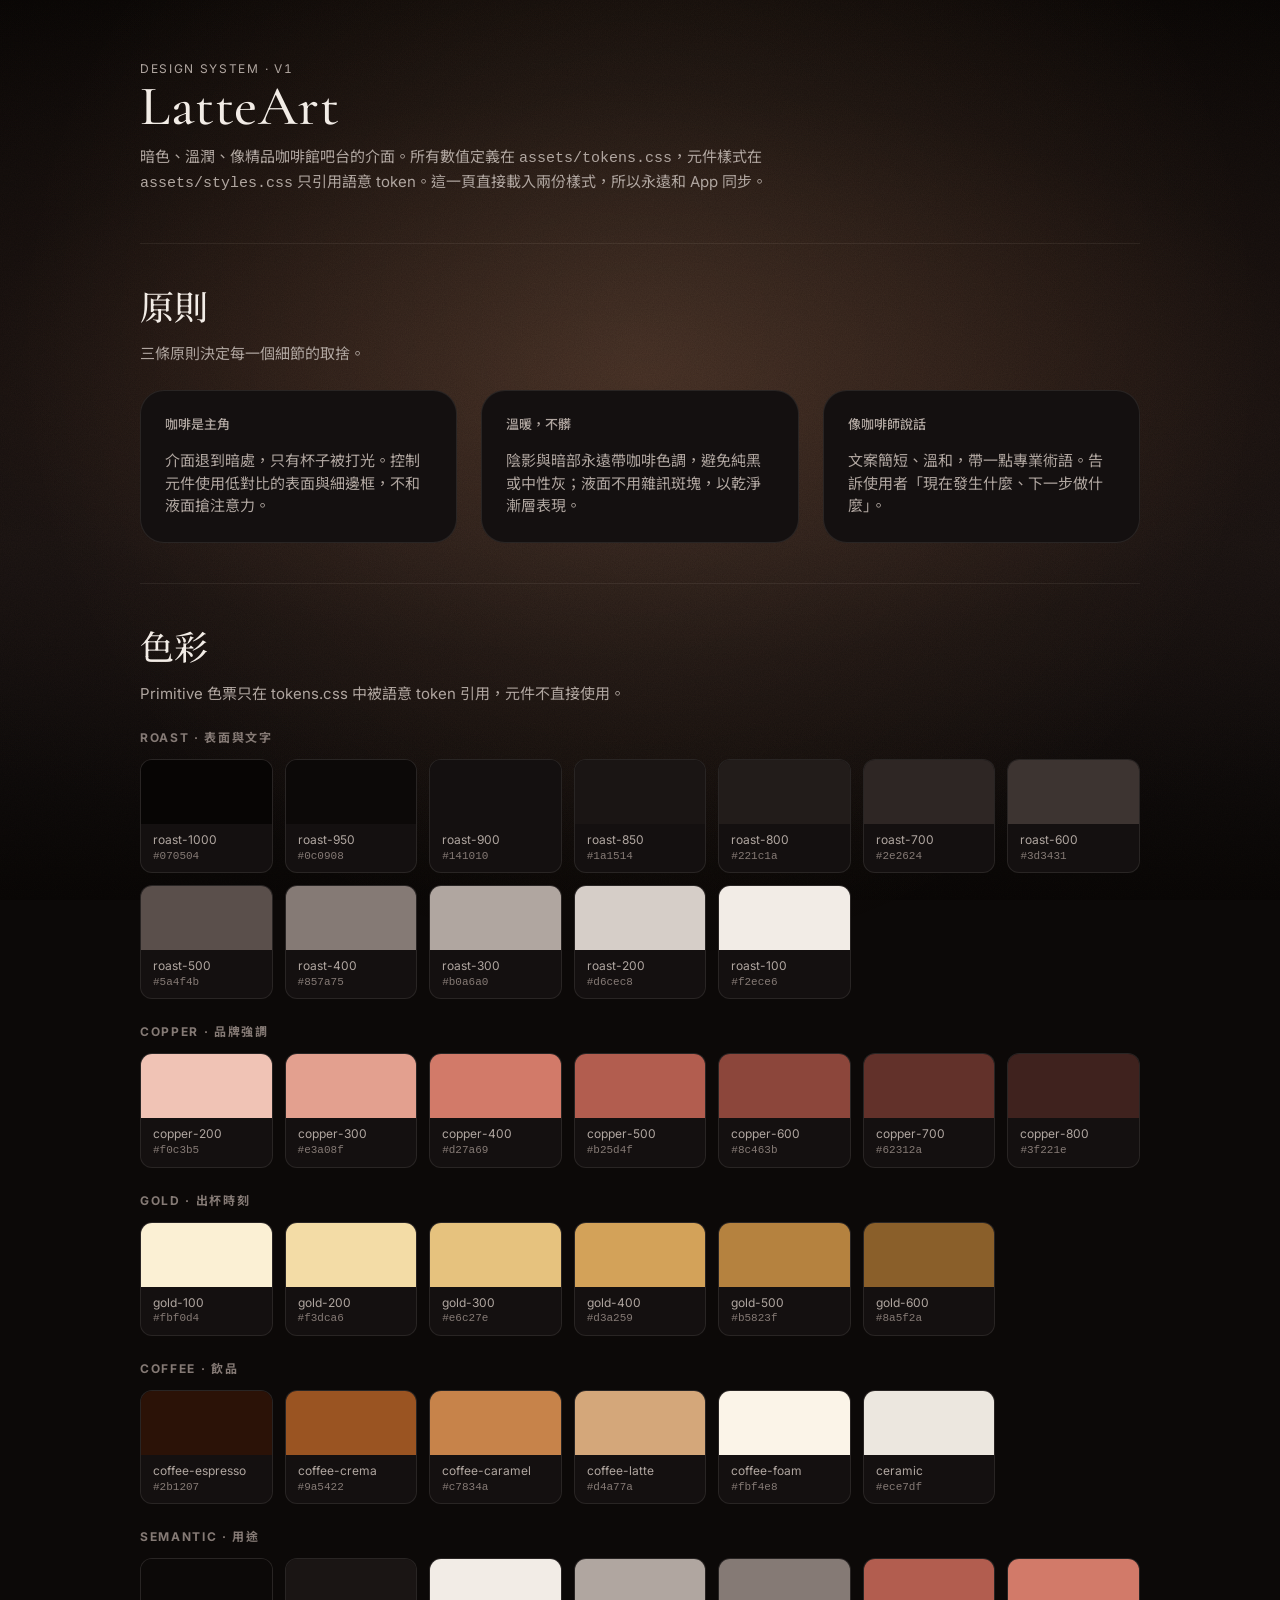
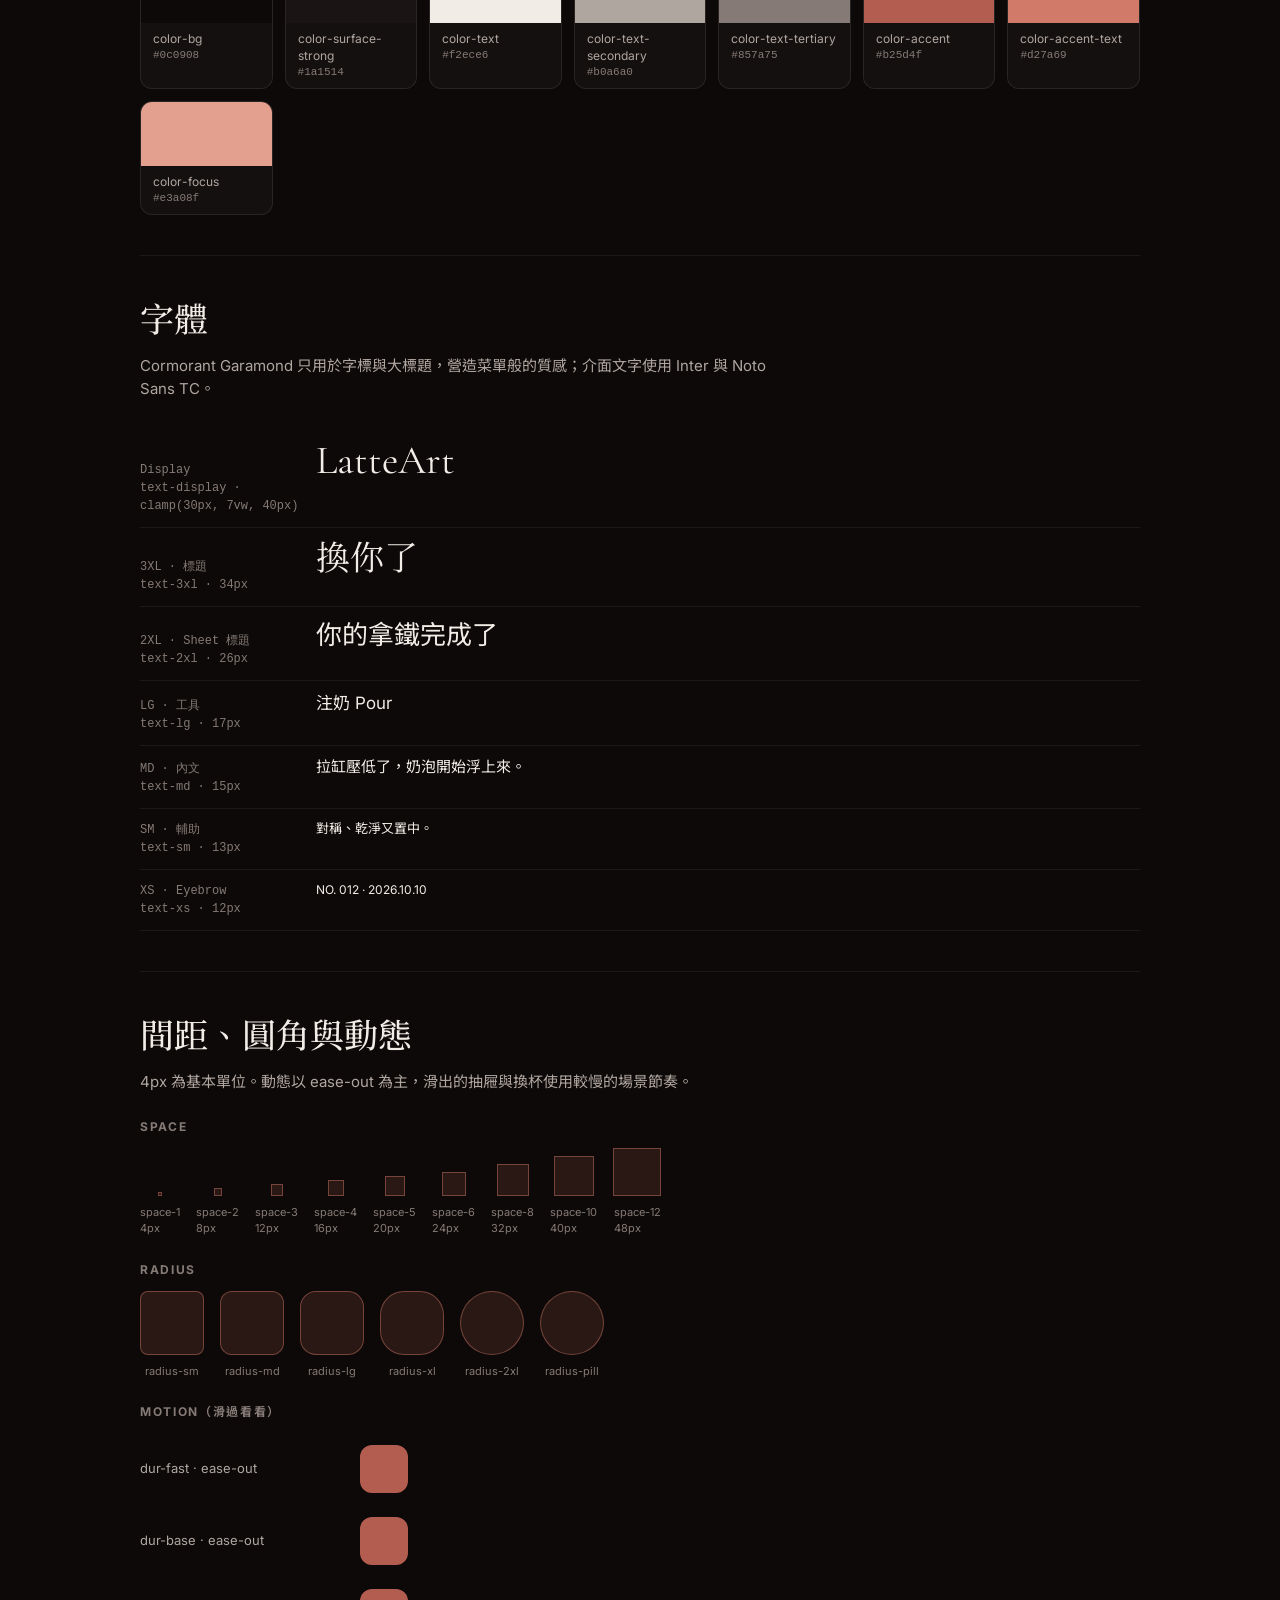
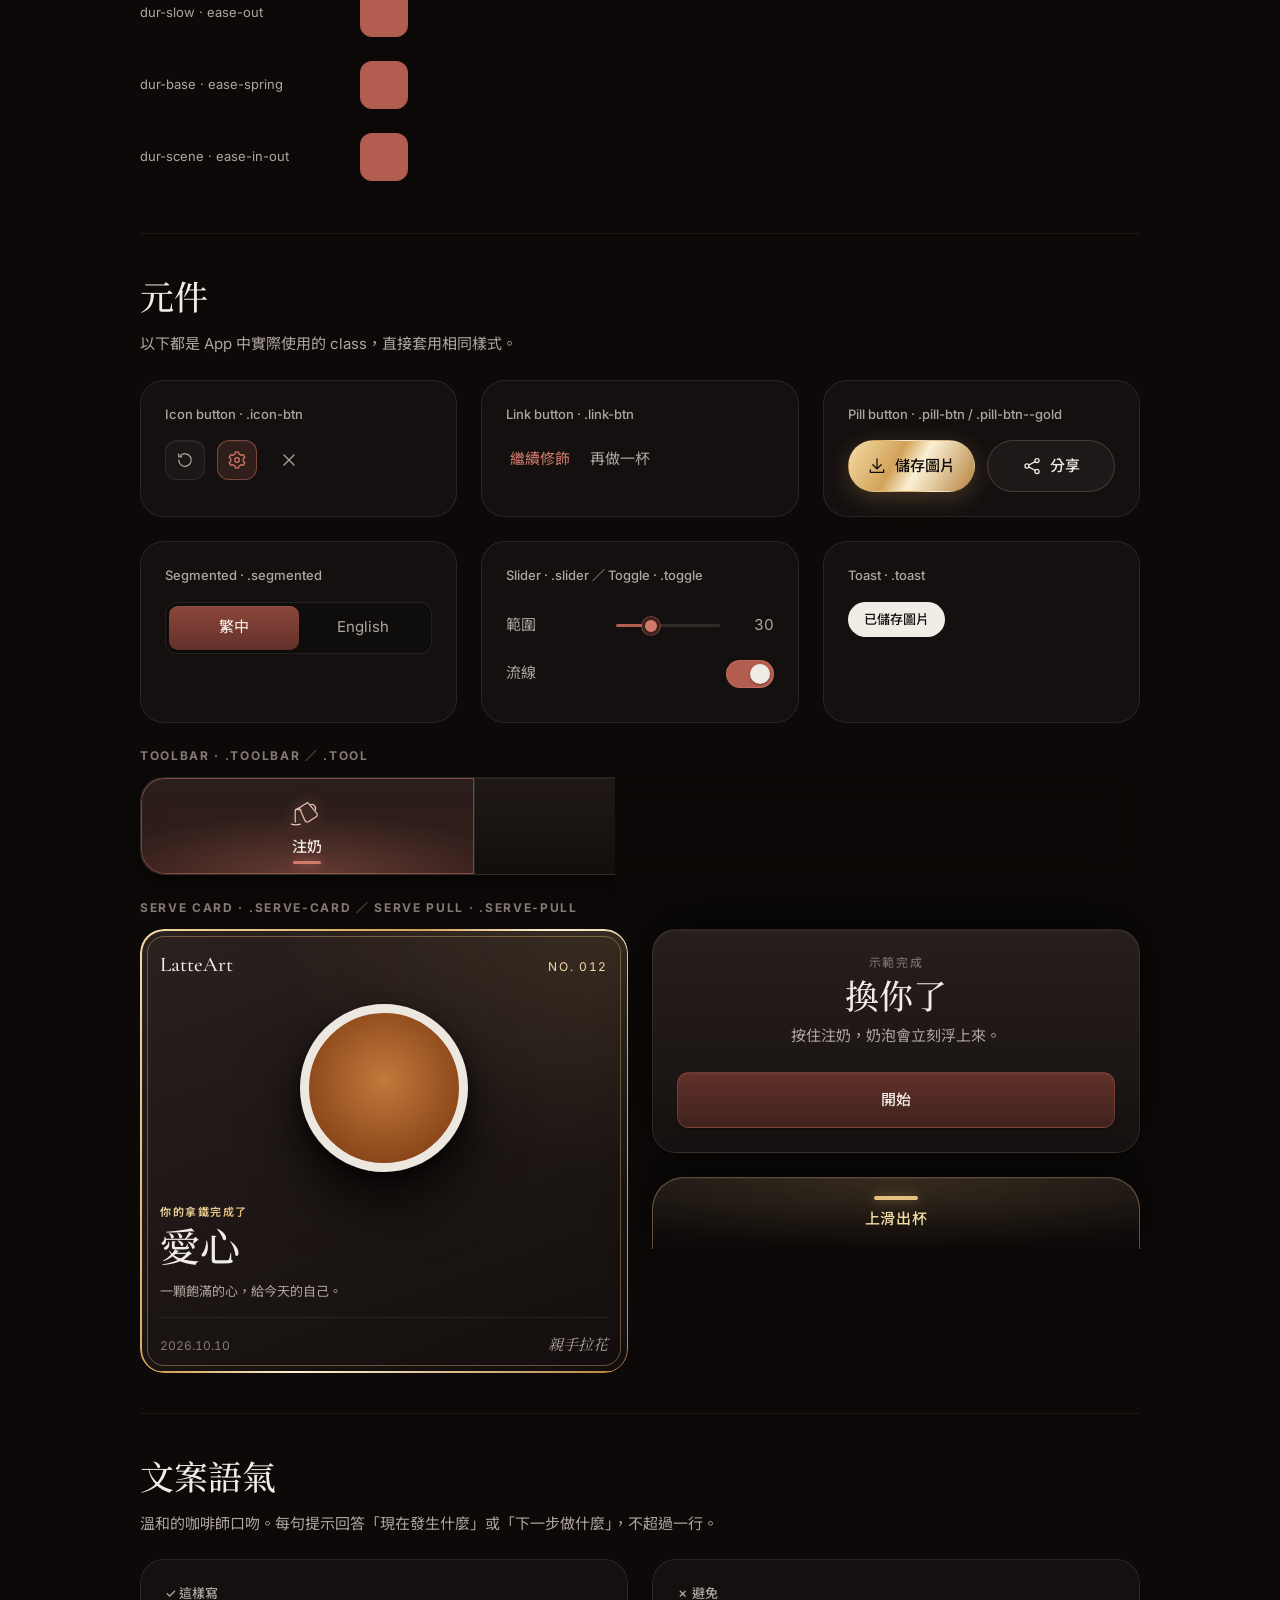
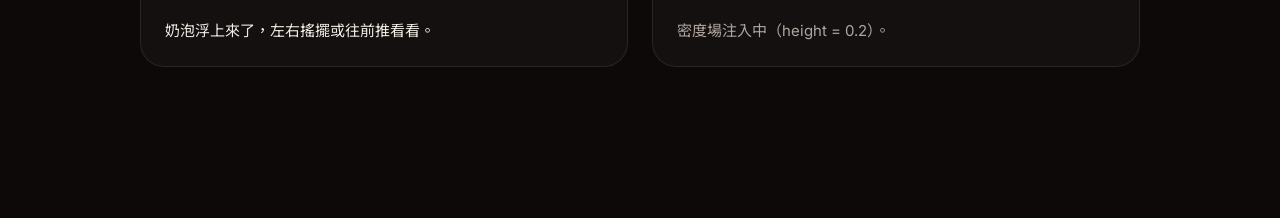
==== commit e2ca919c: "Concentric card frame, 3D card tilt, saved image matches the card - Inner frame radius = outer radiu" ====
--- a/design-system.html
+++ b/design-system.html
@@ -161,6 +161,7 @@
         width: 100%;
         opacity: 1;
         visibility: visible;
+        scale: 1;
         transform: none;
         --slot-h: 200px;
       }
--- a/assets/styles.css
+++ b/assets/styles.css
@@ -796,11 +796,16 @@
   display: flex;
   flex-direction: column;
   padding: var(--space-5) var(--space-5) var(--space-4);
-  border-radius: var(--radius-xl);
+  --card-radius: var(--radius-xl);
+  --card-inset: 7px;
+  border-radius: var(--card-radius);
   opacity: 0;
   visibility: hidden;
-  transform: scale(1.14);
-  transition: opacity 260ms var(--ease-out), transform 260ms var(--ease-out),
+  /* 進場用 scale（有過渡）；傾斜用 transform（每幀由 JS 更新，不加過渡） */
+  scale: 1.14;
+  transform: perspective(900px) rotateX(var(--card-rx, 0deg)) rotateY(var(--card-ry, 0deg));
+  transform-style: preserve-3d;
+  transition: opacity 260ms var(--ease-out), scale 260ms var(--ease-out),
     visibility 0s linear 260ms;
   background: radial-gradient(120% 90% at 100% 0%, rgba(214, 168, 92, 0.12), transparent 60%),
     linear-gradient(160deg, rgba(46, 36, 33, 0.9), rgba(20, 15, 14, 0.95));
@@ -822,11 +827,12 @@
 }
 
 /* 內框：更細的一圈，做出雙線框的精緻感 */
+/* 內框與外框同圓心：內縮多少，圓角就少多少 */
 .serve-card::after {
   content: "";
   position: absolute;
-  inset: 7px;
-  border-radius: calc(var(--radius-lg) - 5px);
+  inset: var(--card-inset);
+  border-radius: calc(var(--card-radius) - var(--card-inset));
   border: 1px solid var(--color-gold-border);
   pointer-events: none;
 }
@@ -911,9 +917,23 @@
 .serve-card.is-shown {
   opacity: 1;
   visibility: visible;
-  transform: none;
-  transition: opacity 600ms var(--ease-out) 180ms, transform 900ms var(--ease-out) 180ms,
+  scale: 1;
+  transition: opacity 600ms var(--ease-out) 180ms, scale 900ms var(--ease-out) 180ms,
     visibility 0s;
+}
+
+/* 隨傾斜角度移動的金色光澤 */
+.serve-card__sheen {
+  position: absolute;
+  inset: 0;
+  border-radius: inherit;
+  pointer-events: none;
+  background: radial-gradient(
+    60% 45% at var(--sheen-x, 30%) var(--sheen-y, 20%),
+    rgba(255, 226, 170, 0.13),
+    transparent 70%
+  );
+  mix-blend-mode: screen;
 }
 
 .serve-card [data-rise] {
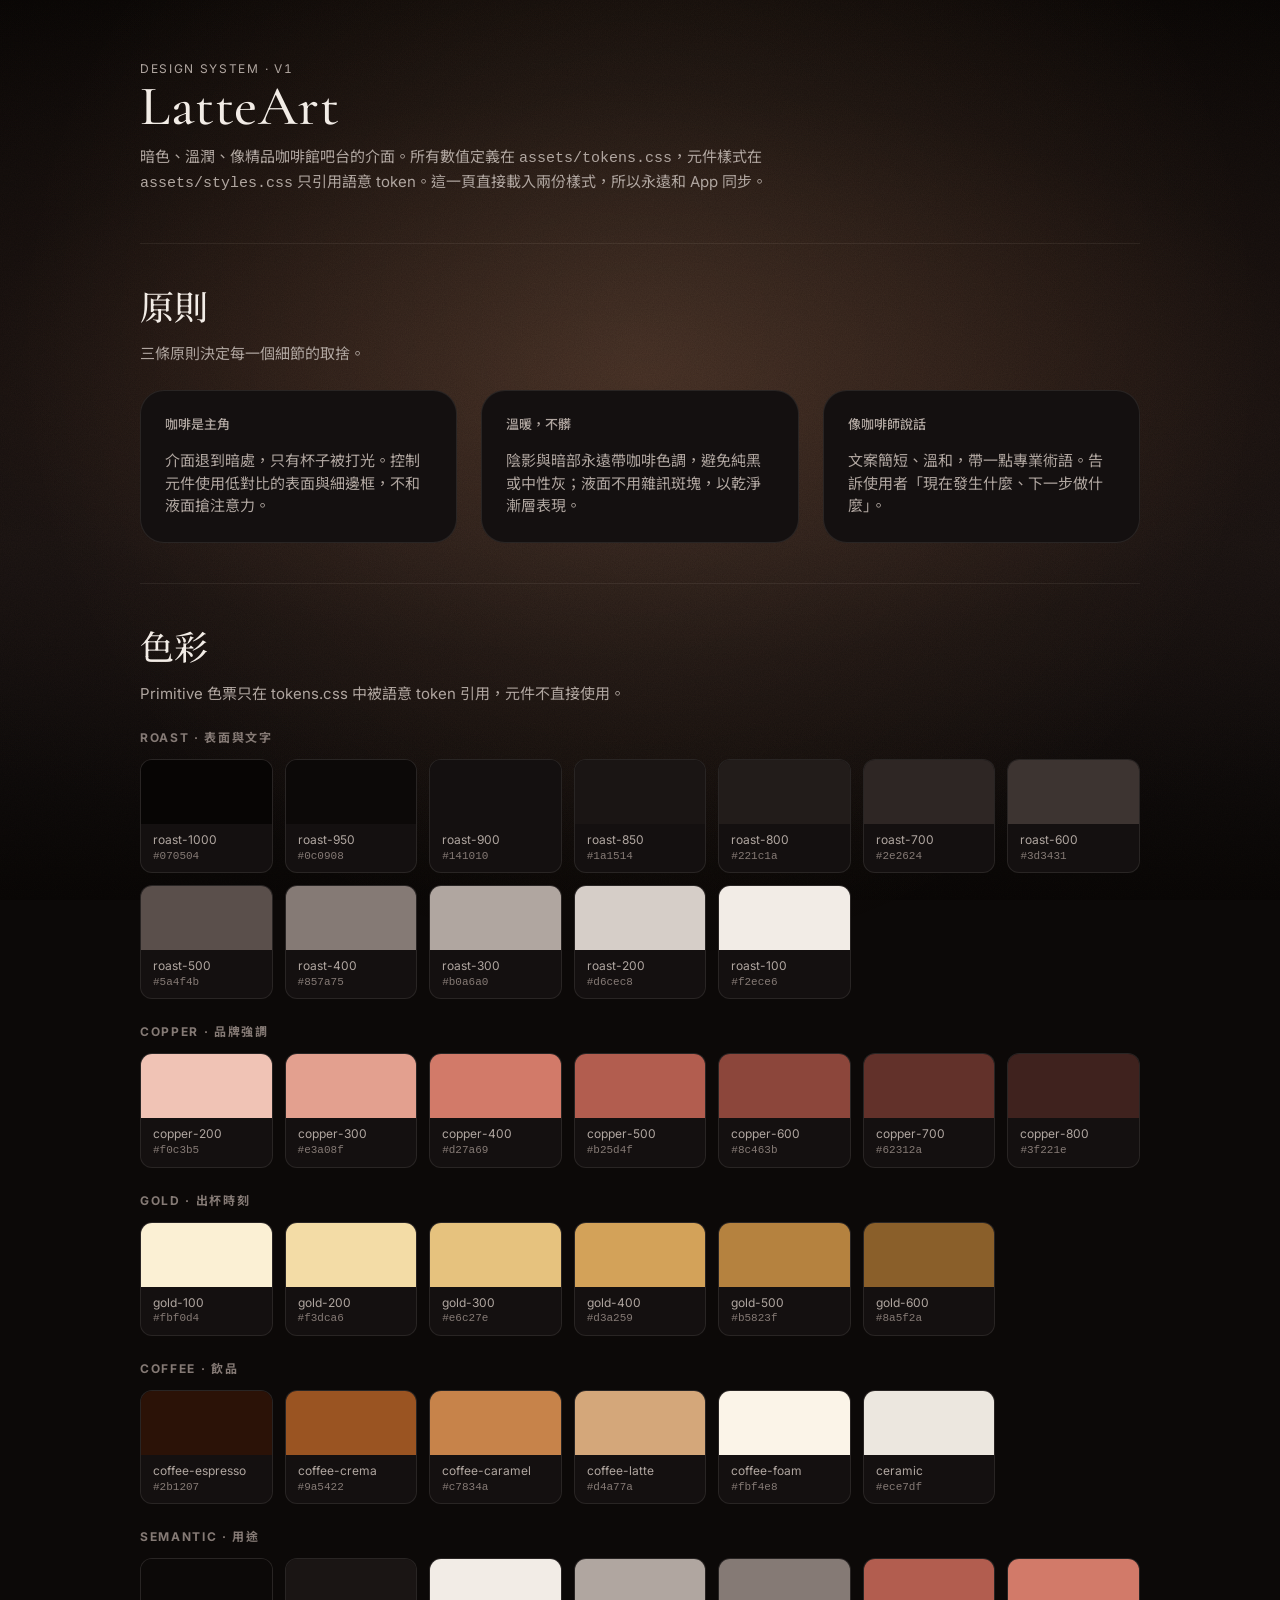
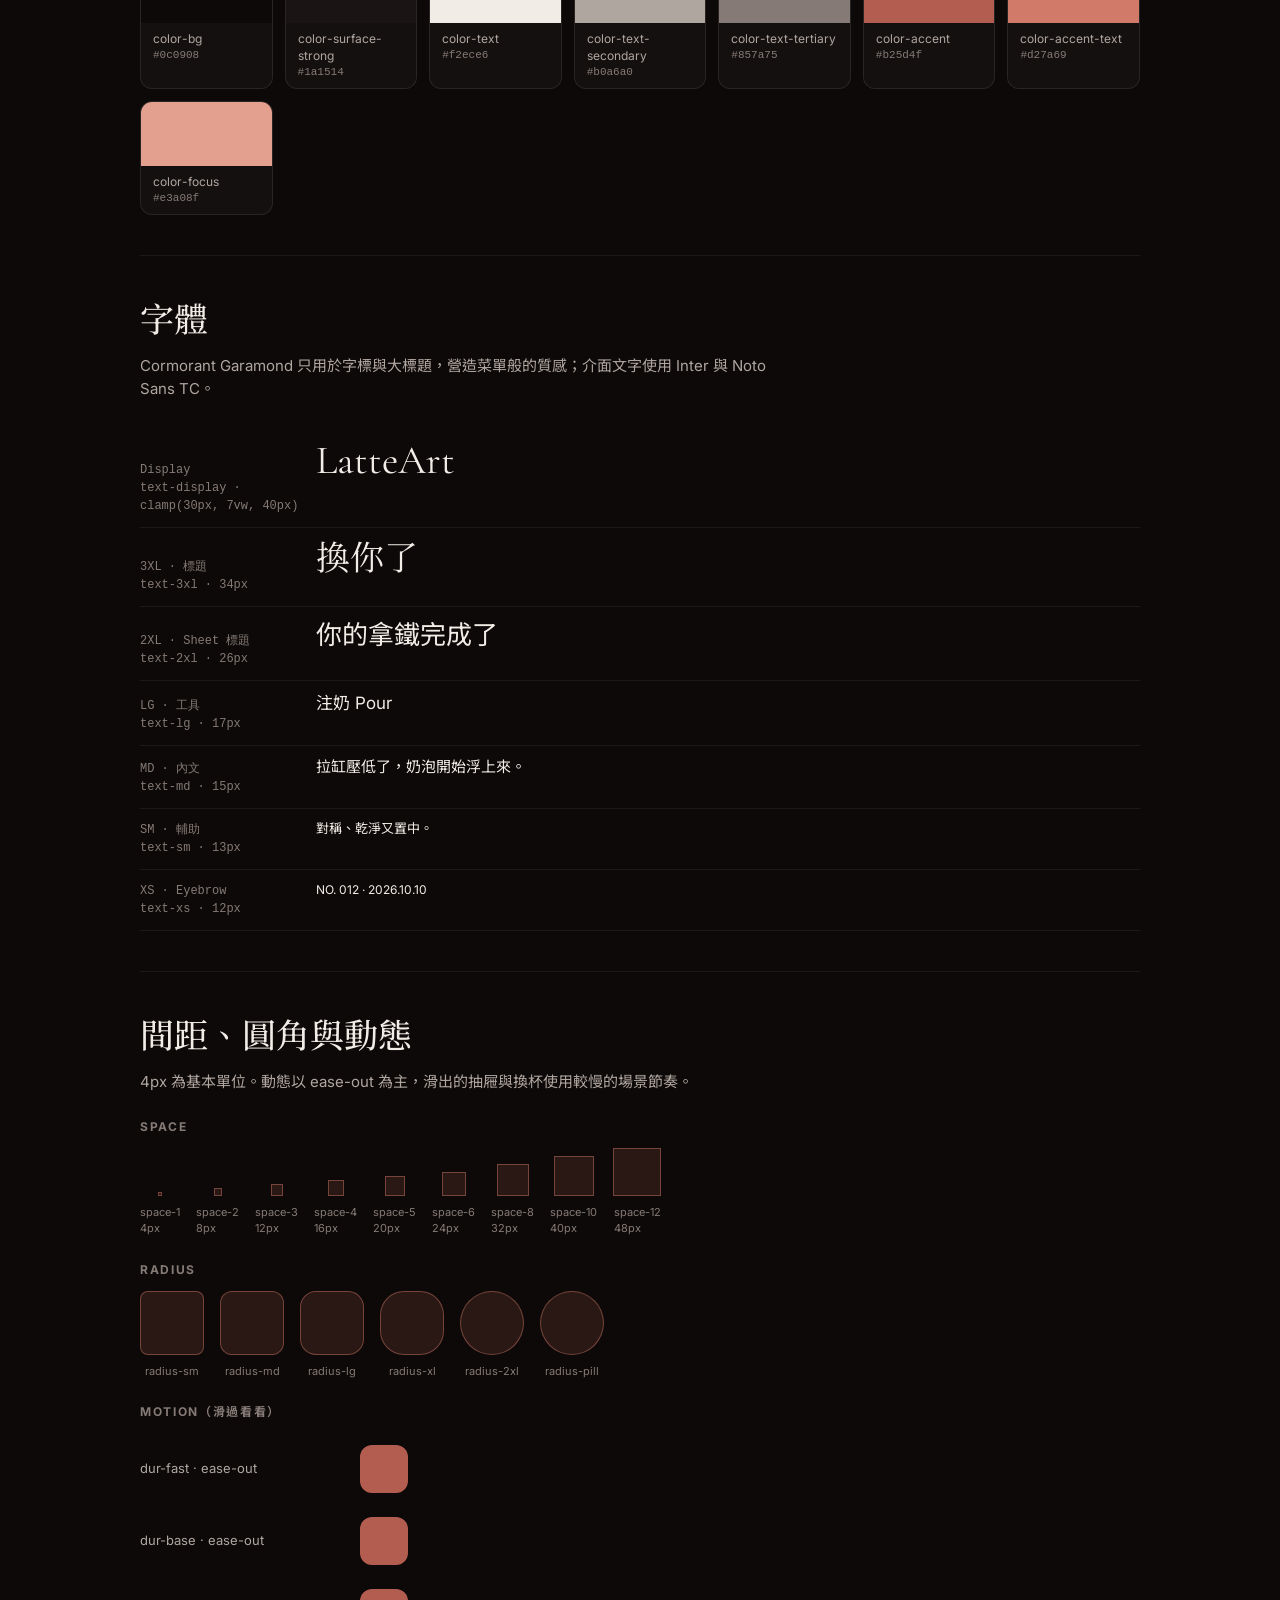
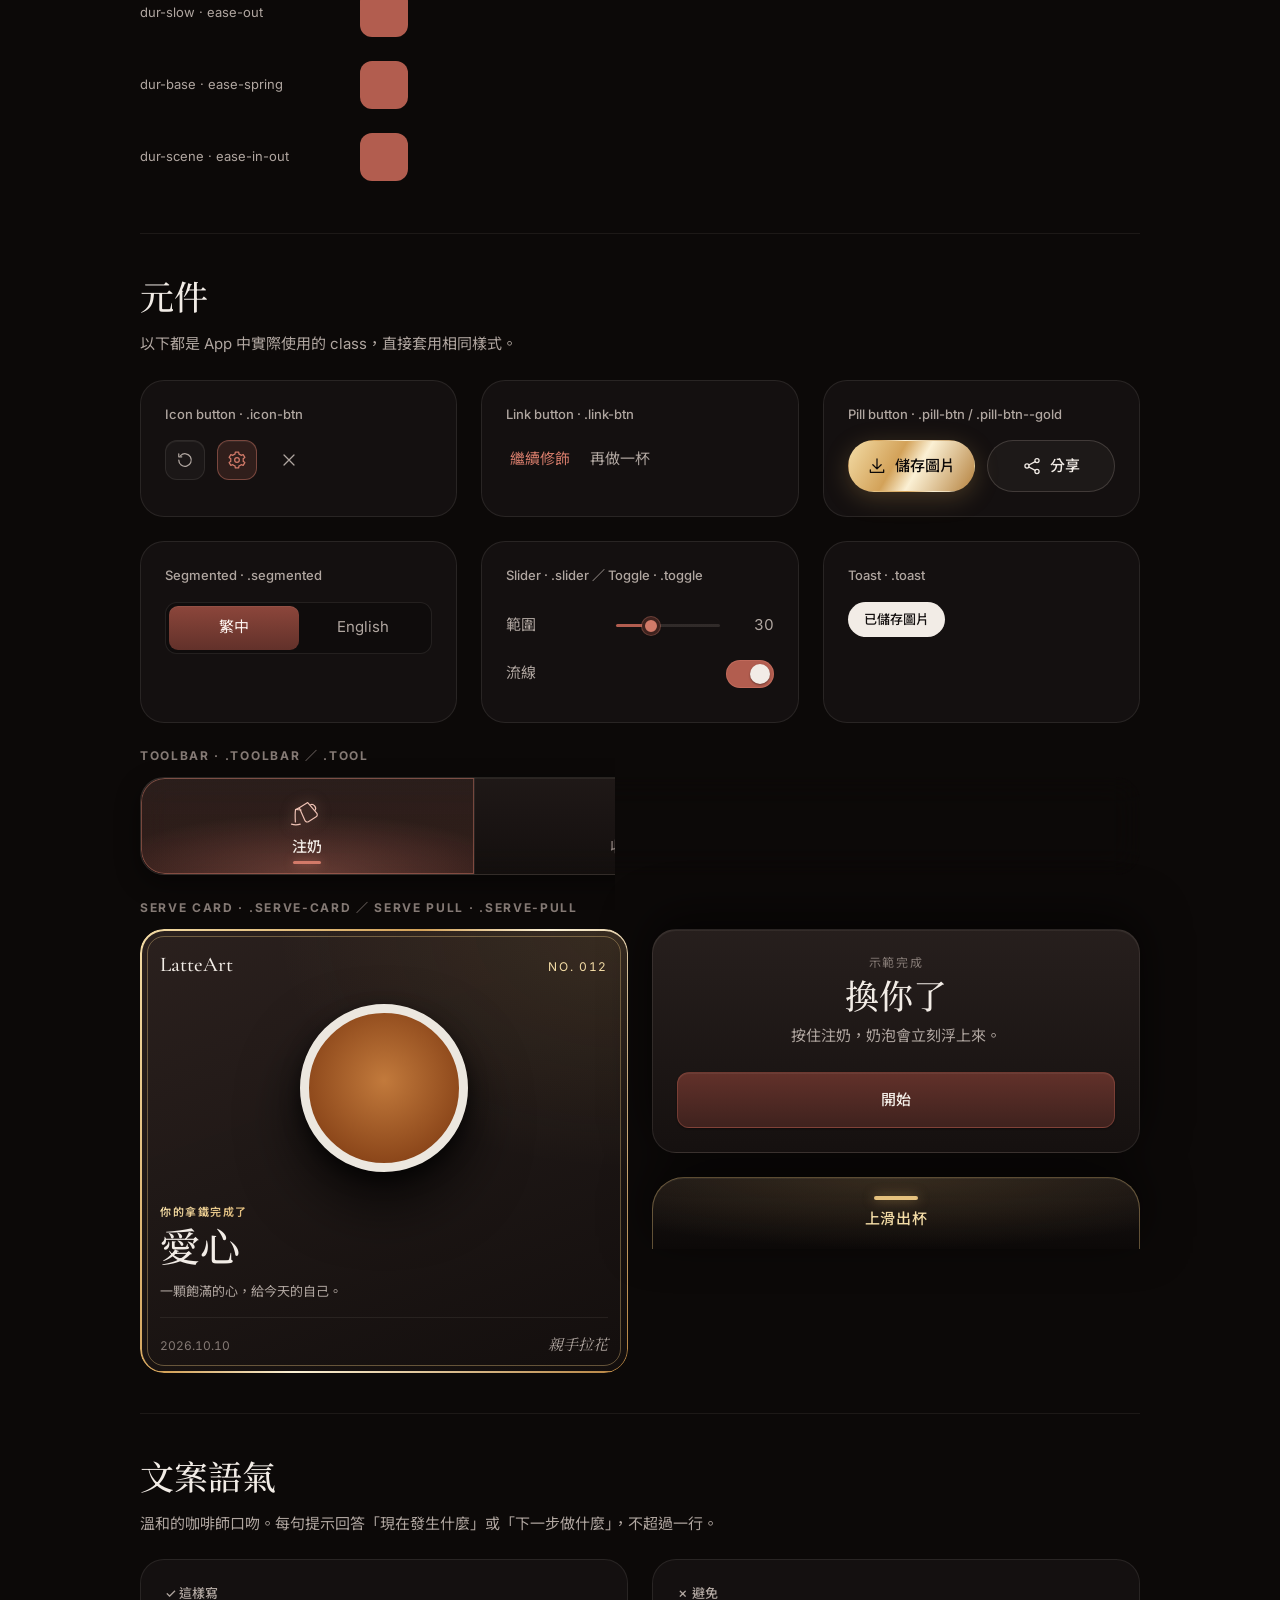
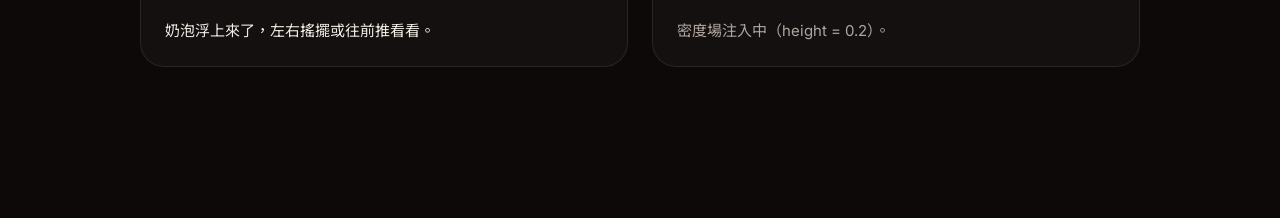
==== commit 884b8dd2: "Rename Sink tool to 收尾拉線 / Pull-through and simplify tool hints Hints are now one static line per to" ====
--- a/design-system.html
+++ b/design-system.html
@@ -351,7 +351,7 @@
           </button>
           <button class="tool" role="radio" aria-checked="false">
             <svg class="tool__icon" viewBox="0 0 40 40"><circle cx="20" cy="20" r="2.2" /><path d="M8 8l6.5 6.5M14.5 9.7v4.8H9.7" /><path d="M32 8l-6.5 6.5M25.5 9.7v4.8h4.8" /><path d="M8 32l6.5-6.5M14.5 30.3v-4.8H9.7" /><path d="M32 32l-6.5-6.5M25.5 30.3v-4.8h4.8" /></svg>
-            <span class="tool__label">下沉</span>
+            <span class="tool__label">收尾拉線</span>
           </button>
           <button class="tool" role="radio" aria-checked="false">
             <svg class="tool__icon" viewBox="0 0 40 40"><path d="M25.5 5.5l-6.2 22.3" /><path d="M19.3 27.8l-.6 3.4" /><ellipse cx="19" cy="30.5" rx="11" ry="3.6" /><ellipse cx="19" cy="30.5" rx="5.5" ry="1.7" /></svg>
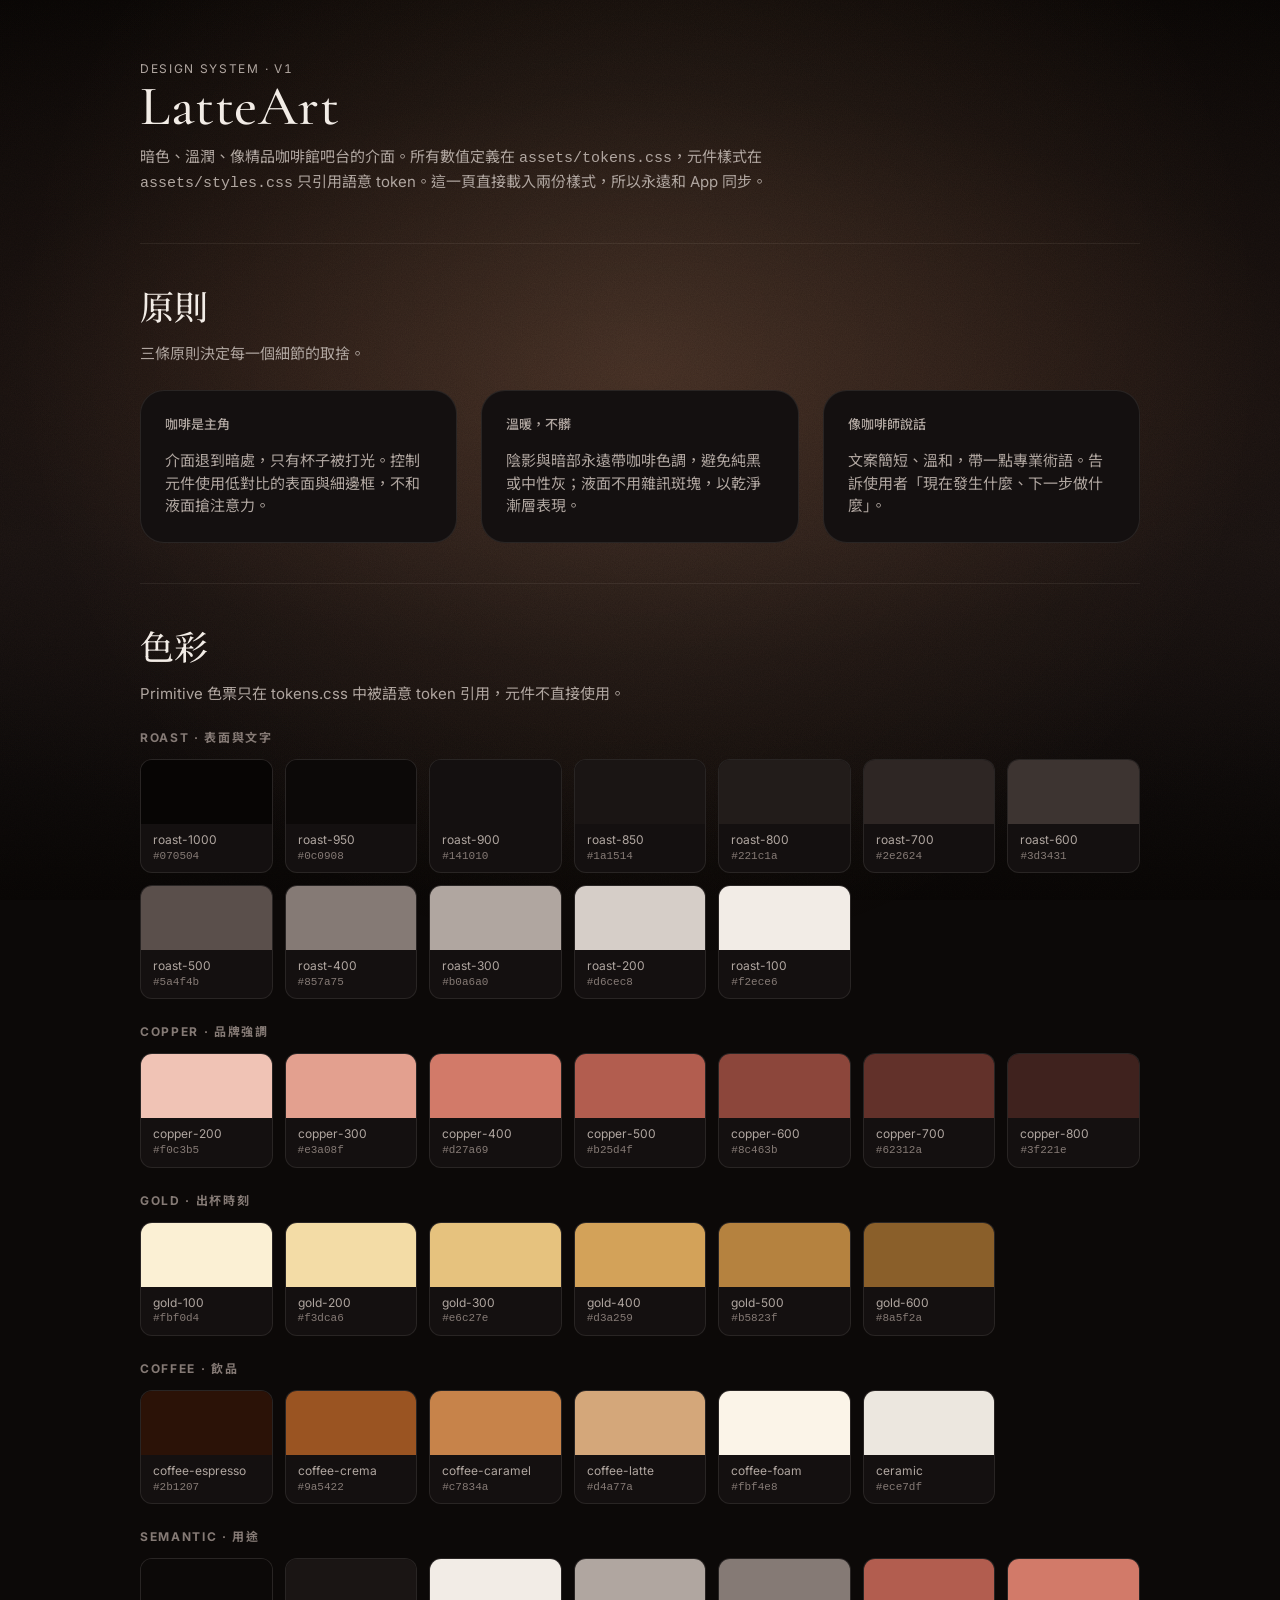
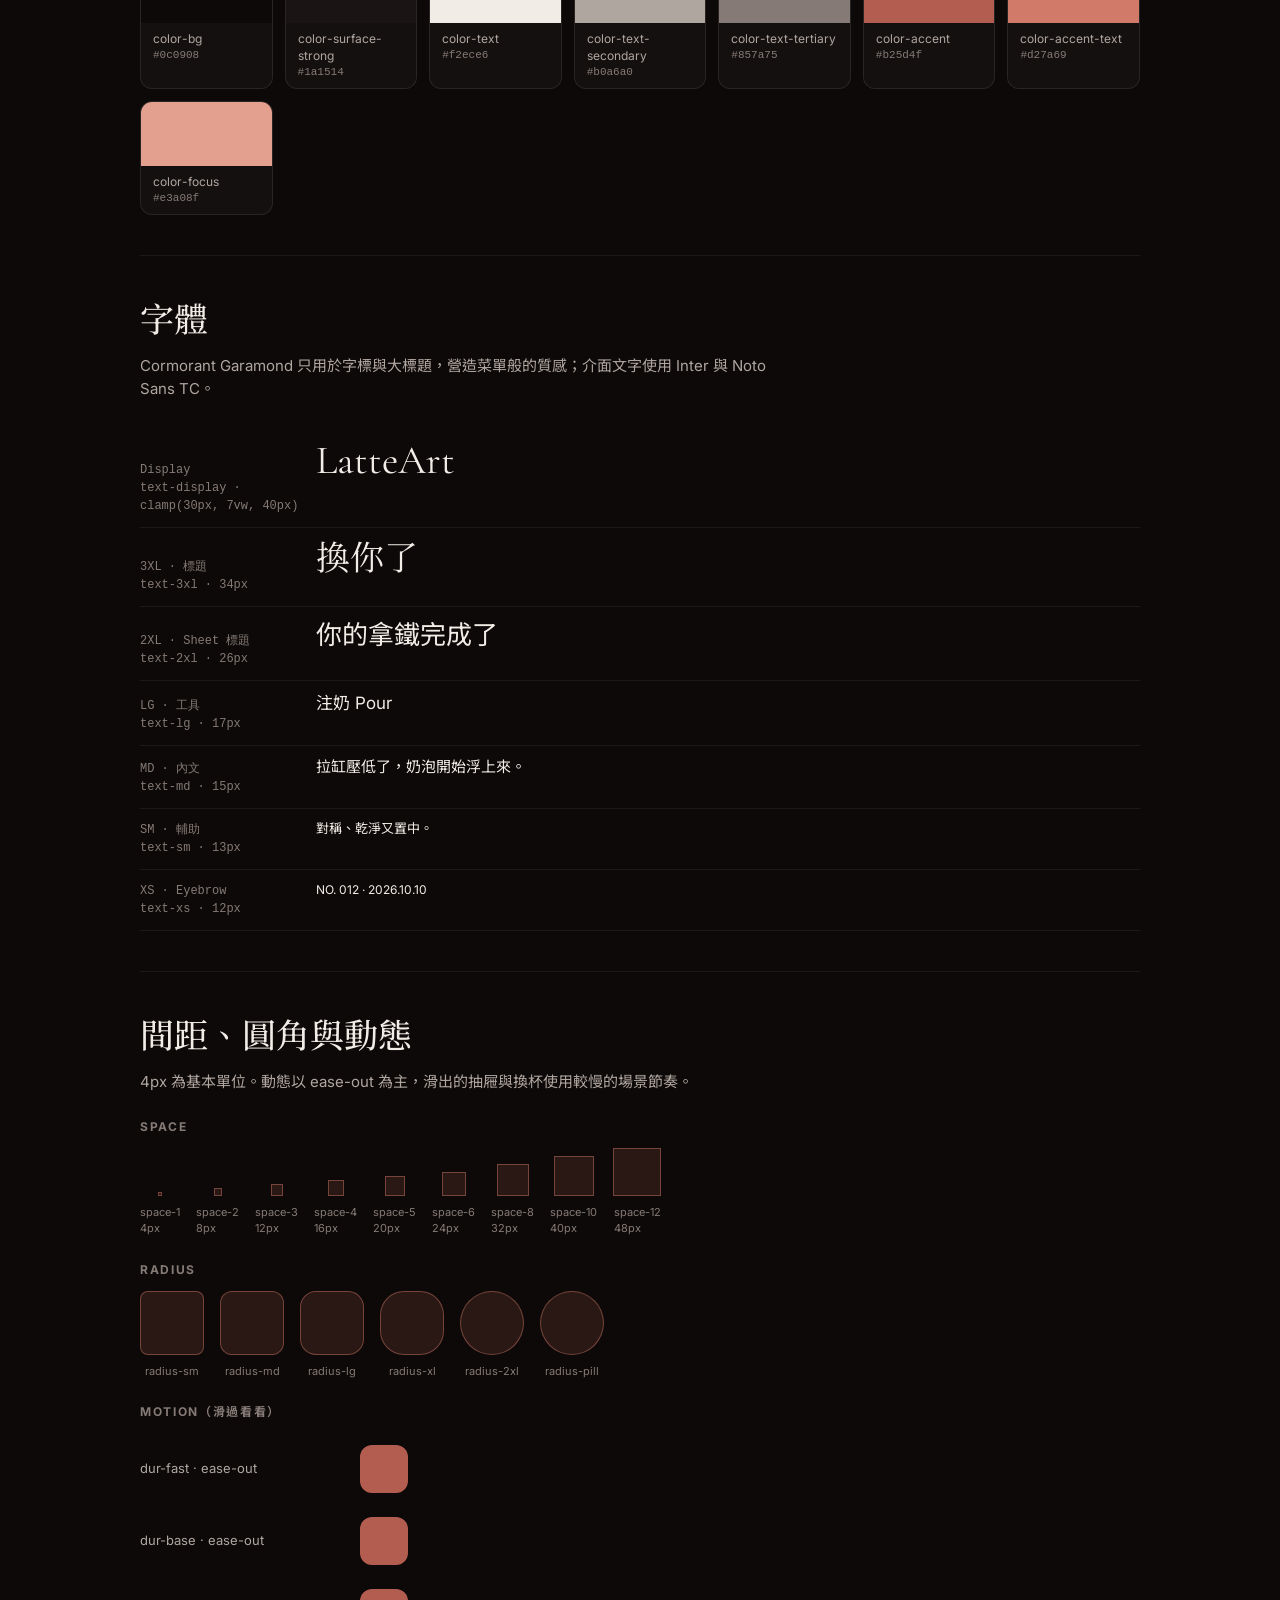
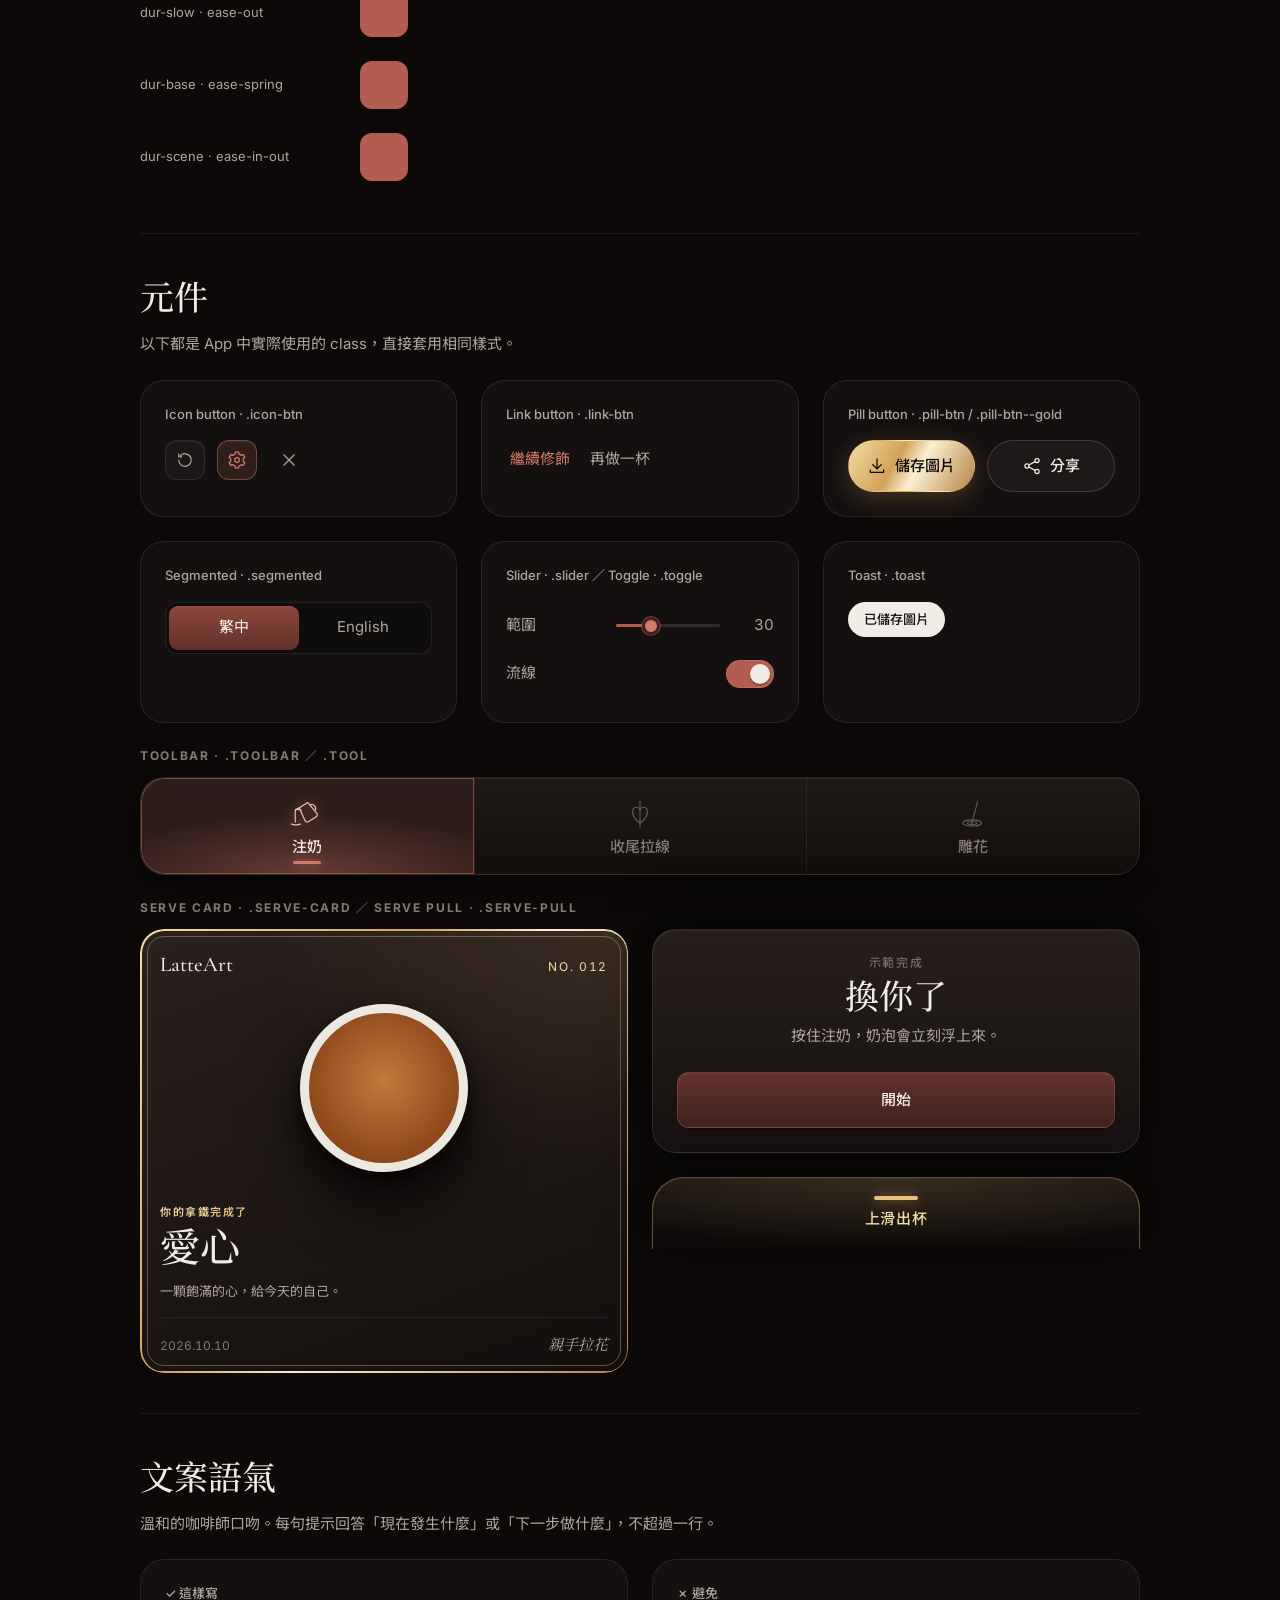
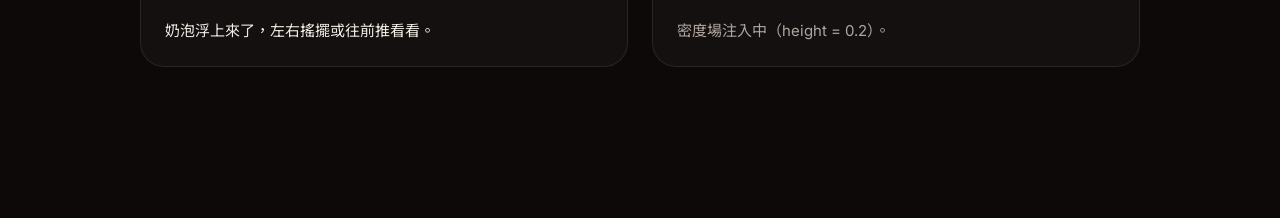
==== commit 8b91654a: "Shrink tool labels on narrow screens and redraw Pull-through icon Co-Authored-By: Claude Sonnet 5.5 " ====
--- a/design-system.html
+++ b/design-system.html
@@ -350,7 +350,7 @@
             <span class="tool__label">注奶</span>
           </button>
           <button class="tool" role="radio" aria-checked="false">
-            <svg class="tool__icon" viewBox="0 0 40 40"><circle cx="20" cy="20" r="2.2" /><path d="M8 8l6.5 6.5M14.5 9.7v4.8H9.7" /><path d="M32 8l-6.5 6.5M25.5 9.7v4.8h4.8" /><path d="M8 32l6.5-6.5M14.5 30.3v-4.8H9.7" /><path d="M32 32l-6.5-6.5M25.5 30.3v-4.8h4.8" /></svg>
+            <svg class="tool__icon" viewBox="0 0 40 40"><path d="M20 30.5C9 23.5 9.5 12 15.6 12c2.4 0 3.8 1.4 4.4 3.2.6-1.8 2-3.2 4.4-3.2C30.5 12 31 23.5 20 30.5z" /><path d="M20 5v31" /></svg>
             <span class="tool__label">收尾拉線</span>
           </button>
           <button class="tool" role="radio" aria-checked="false">
--- a/assets/styles.css
+++ b/assets/styles.css
@@ -484,6 +484,13 @@
   font-size: var(--text-md);
   font-weight: var(--weight-medium);
   line-height: 1;
+}
+
+/* 窄螢幕（≤340px）：標籤縮一級，避免「Pull-through」貼到分隔線 */
+@media (max-width: 340px) {
+  .tool__label {
+    font-size: var(--text-sm);
+  }
 }
 
 .tool::after {
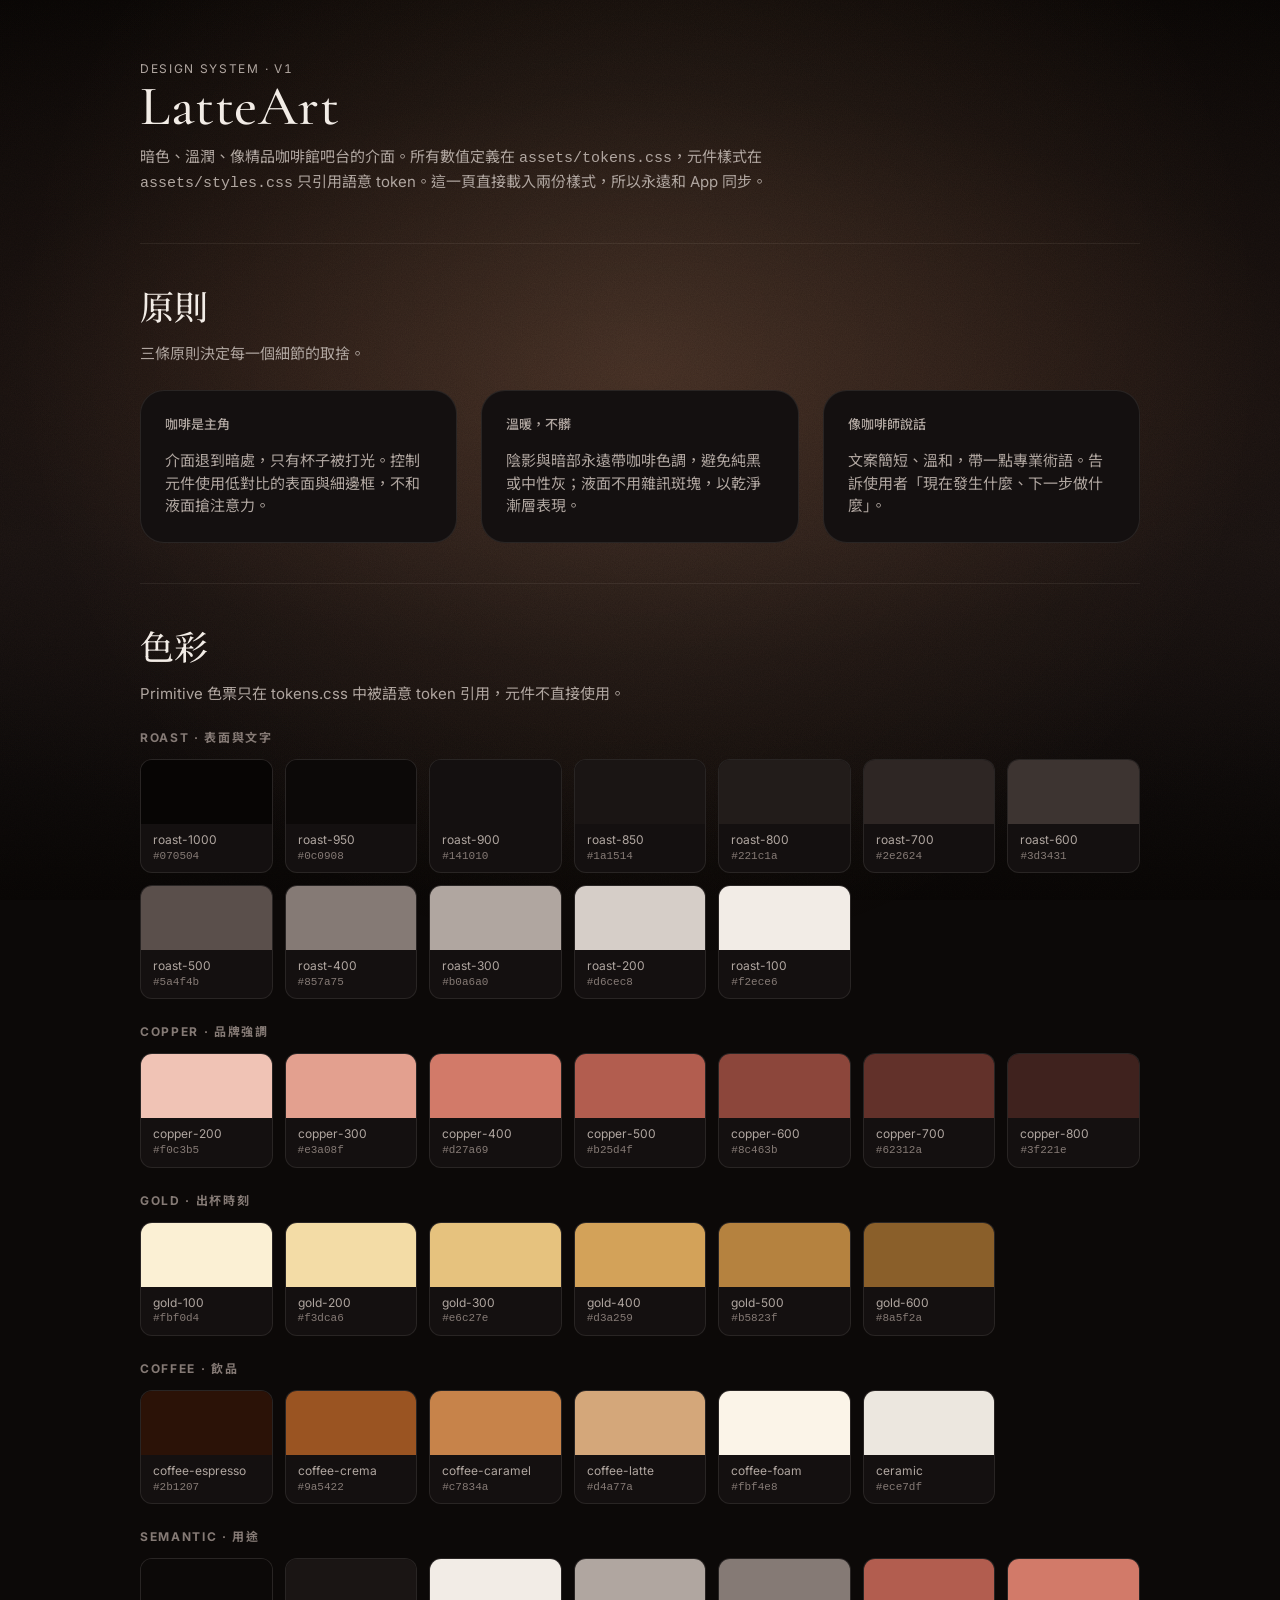
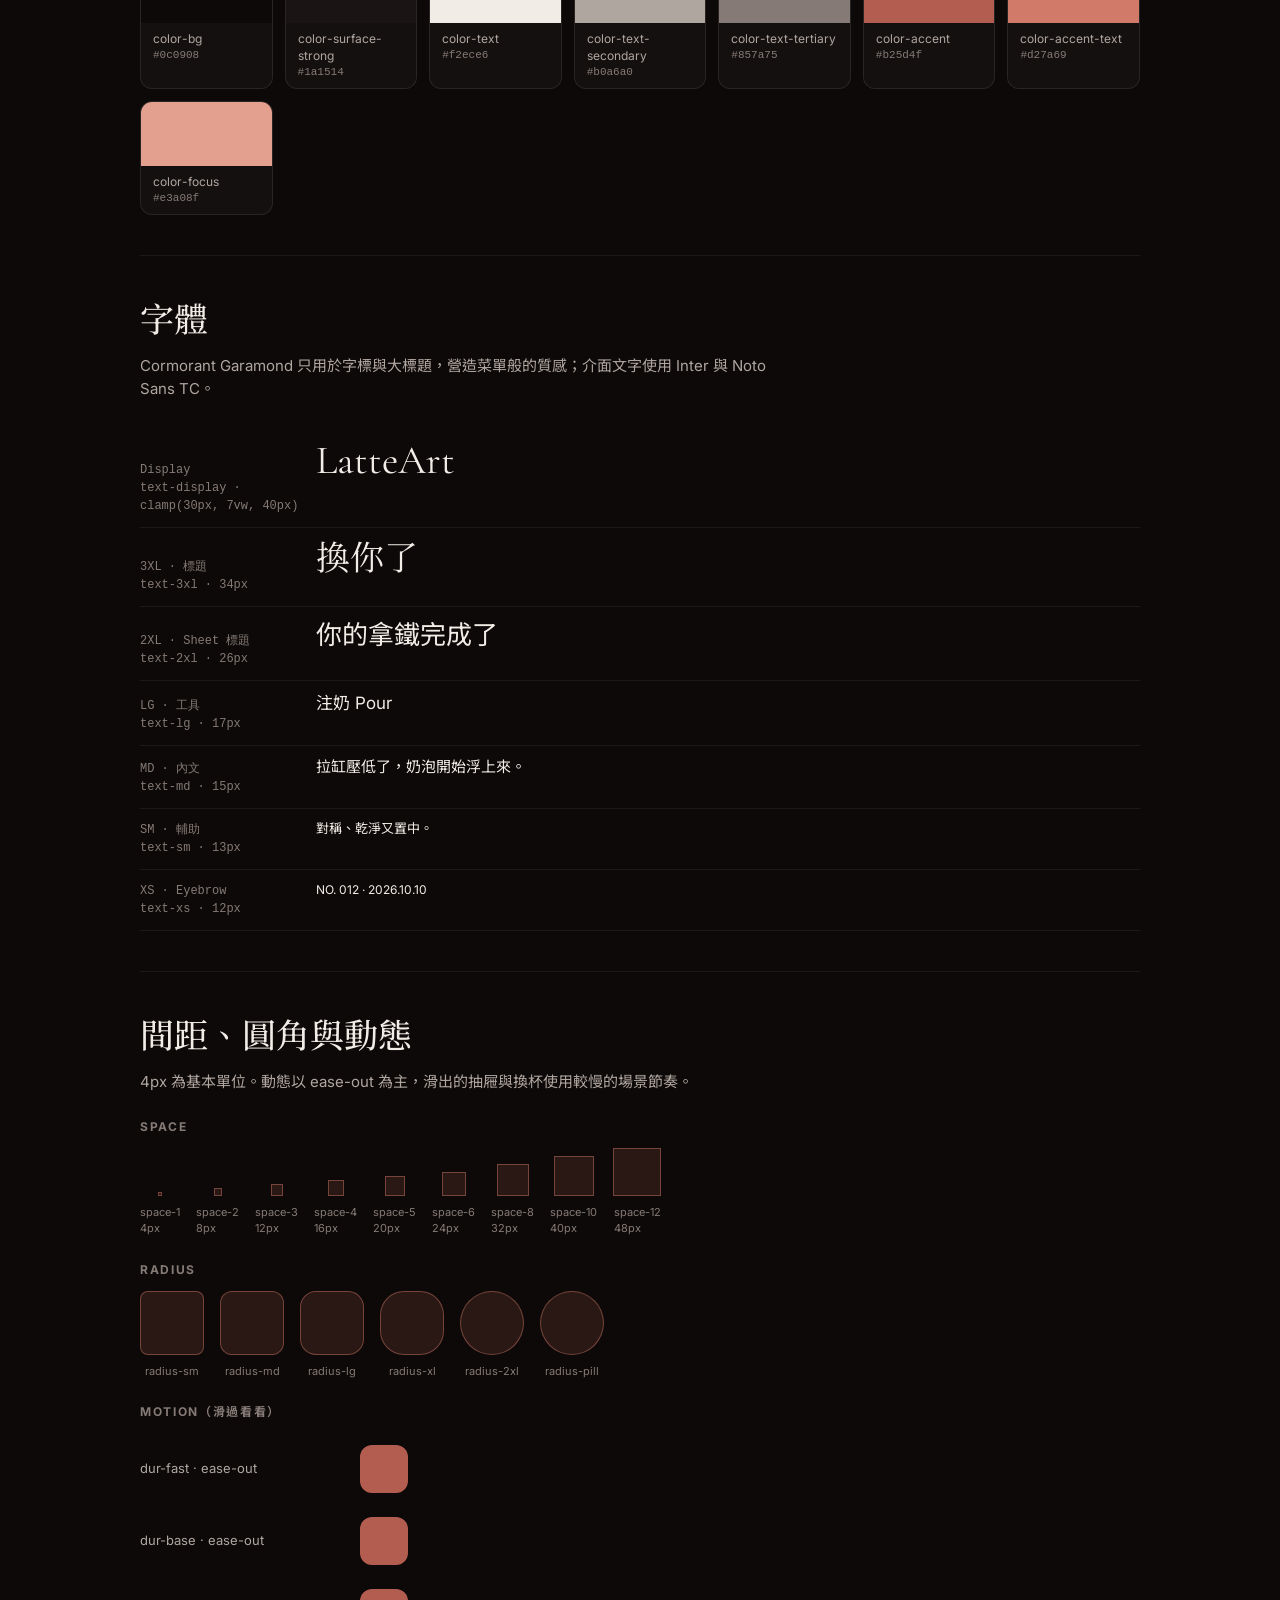
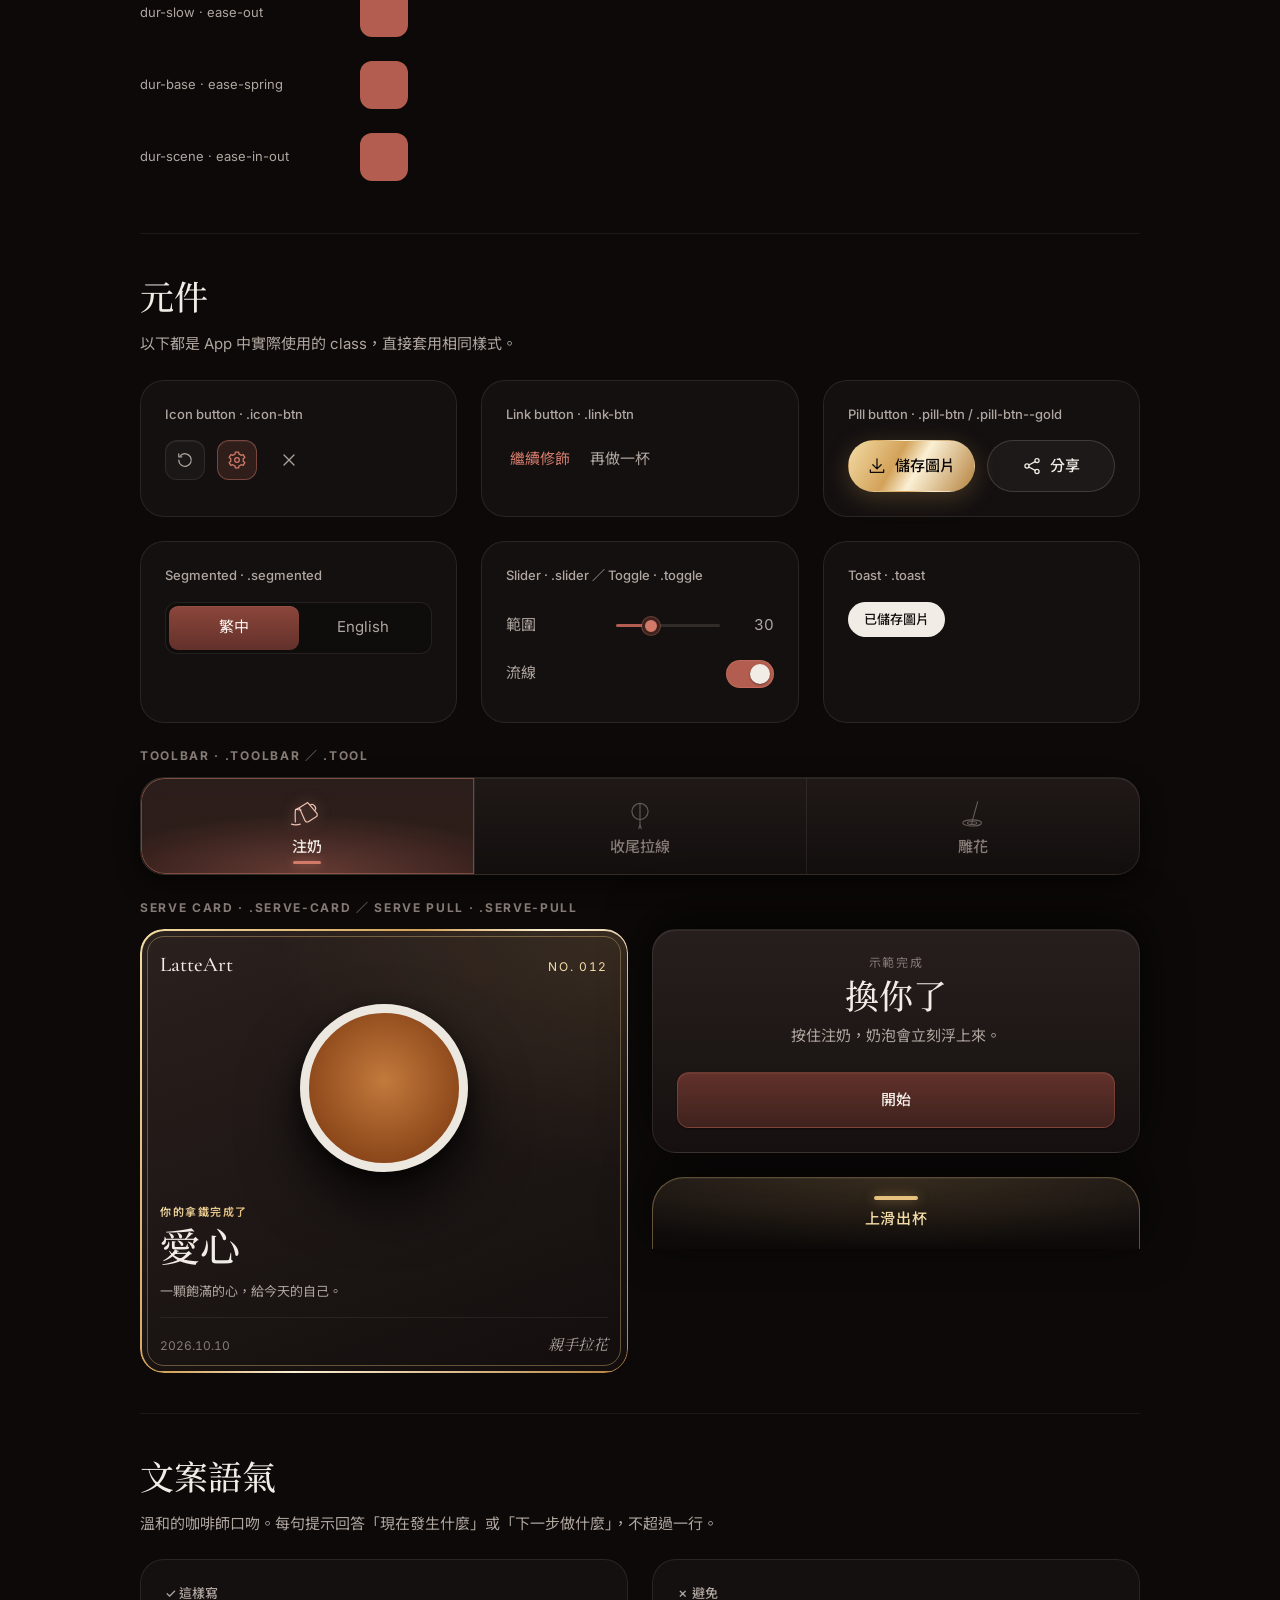
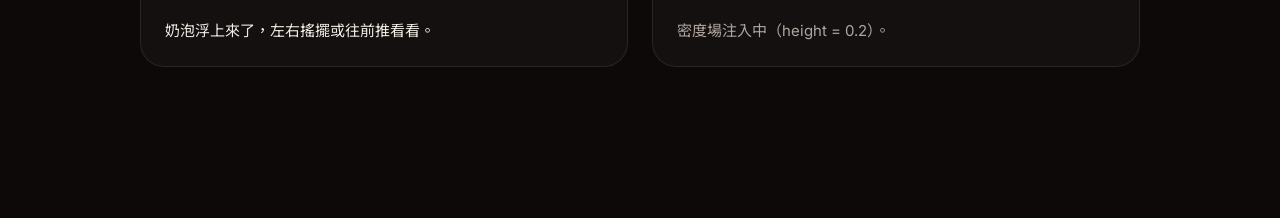
==== commit 1bda3c6a: "Redraw Pull-through icon as a disc with a line pulled through Co-Authored-By: Claude Sonnet 5.5 <nor" ====
--- a/design-system.html
+++ b/design-system.html
@@ -350,7 +350,7 @@
             <span class="tool__label">注奶</span>
           </button>
           <button class="tool" role="radio" aria-checked="false">
-            <svg class="tool__icon" viewBox="0 0 40 40"><path d="M20 30.5C9 23.5 9.5 12 15.6 12c2.4 0 3.8 1.4 4.4 3.2.6-1.8 2-3.2 4.4-3.2C30.5 12 31 23.5 20 30.5z" /><path d="M20 5v31" /></svg>
+            <svg class="tool__icon" viewBox="0 0 40 40"><circle cx="20" cy="17" r="9.5" /><path d="M20 7.5V33" /><path d="M20 33l-1.4 4M20 33l1.4 4" /></svg>
             <span class="tool__label">收尾拉線</span>
           </button>
           <button class="tool" role="radio" aria-checked="false">
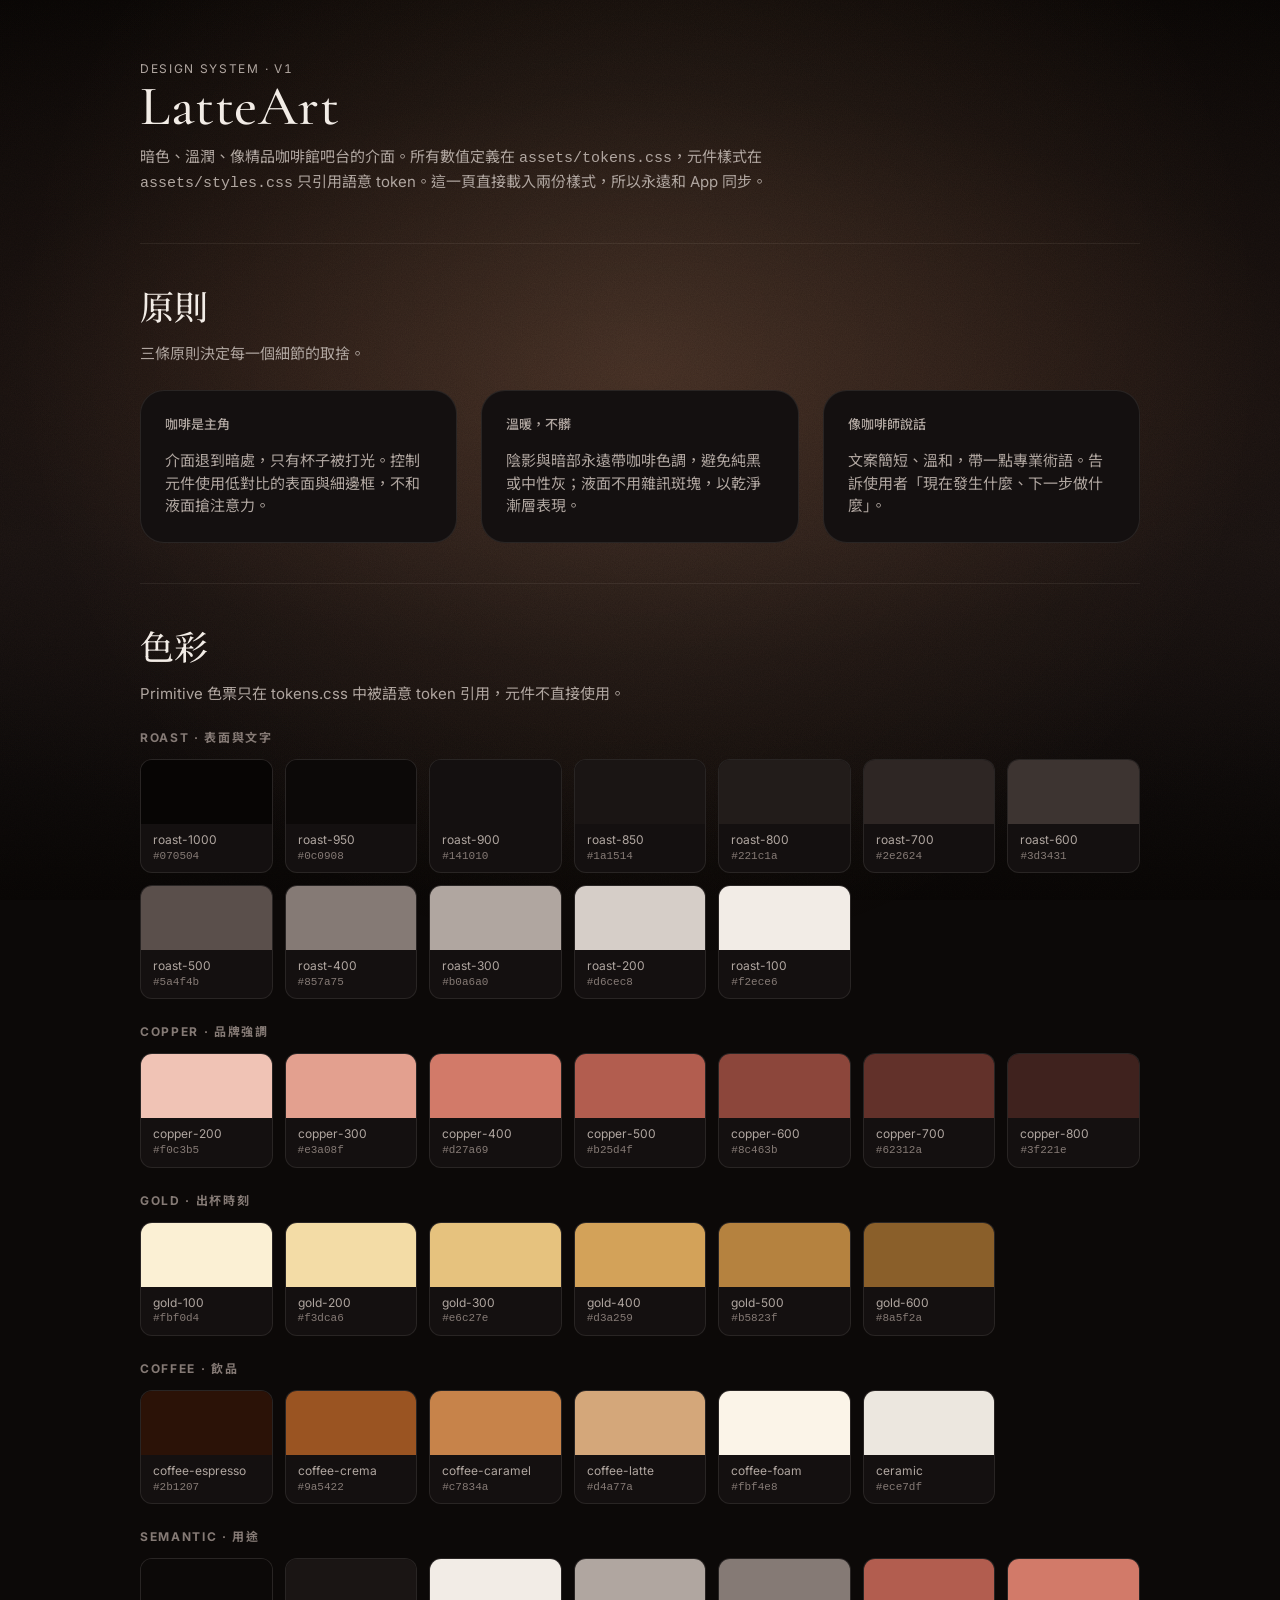
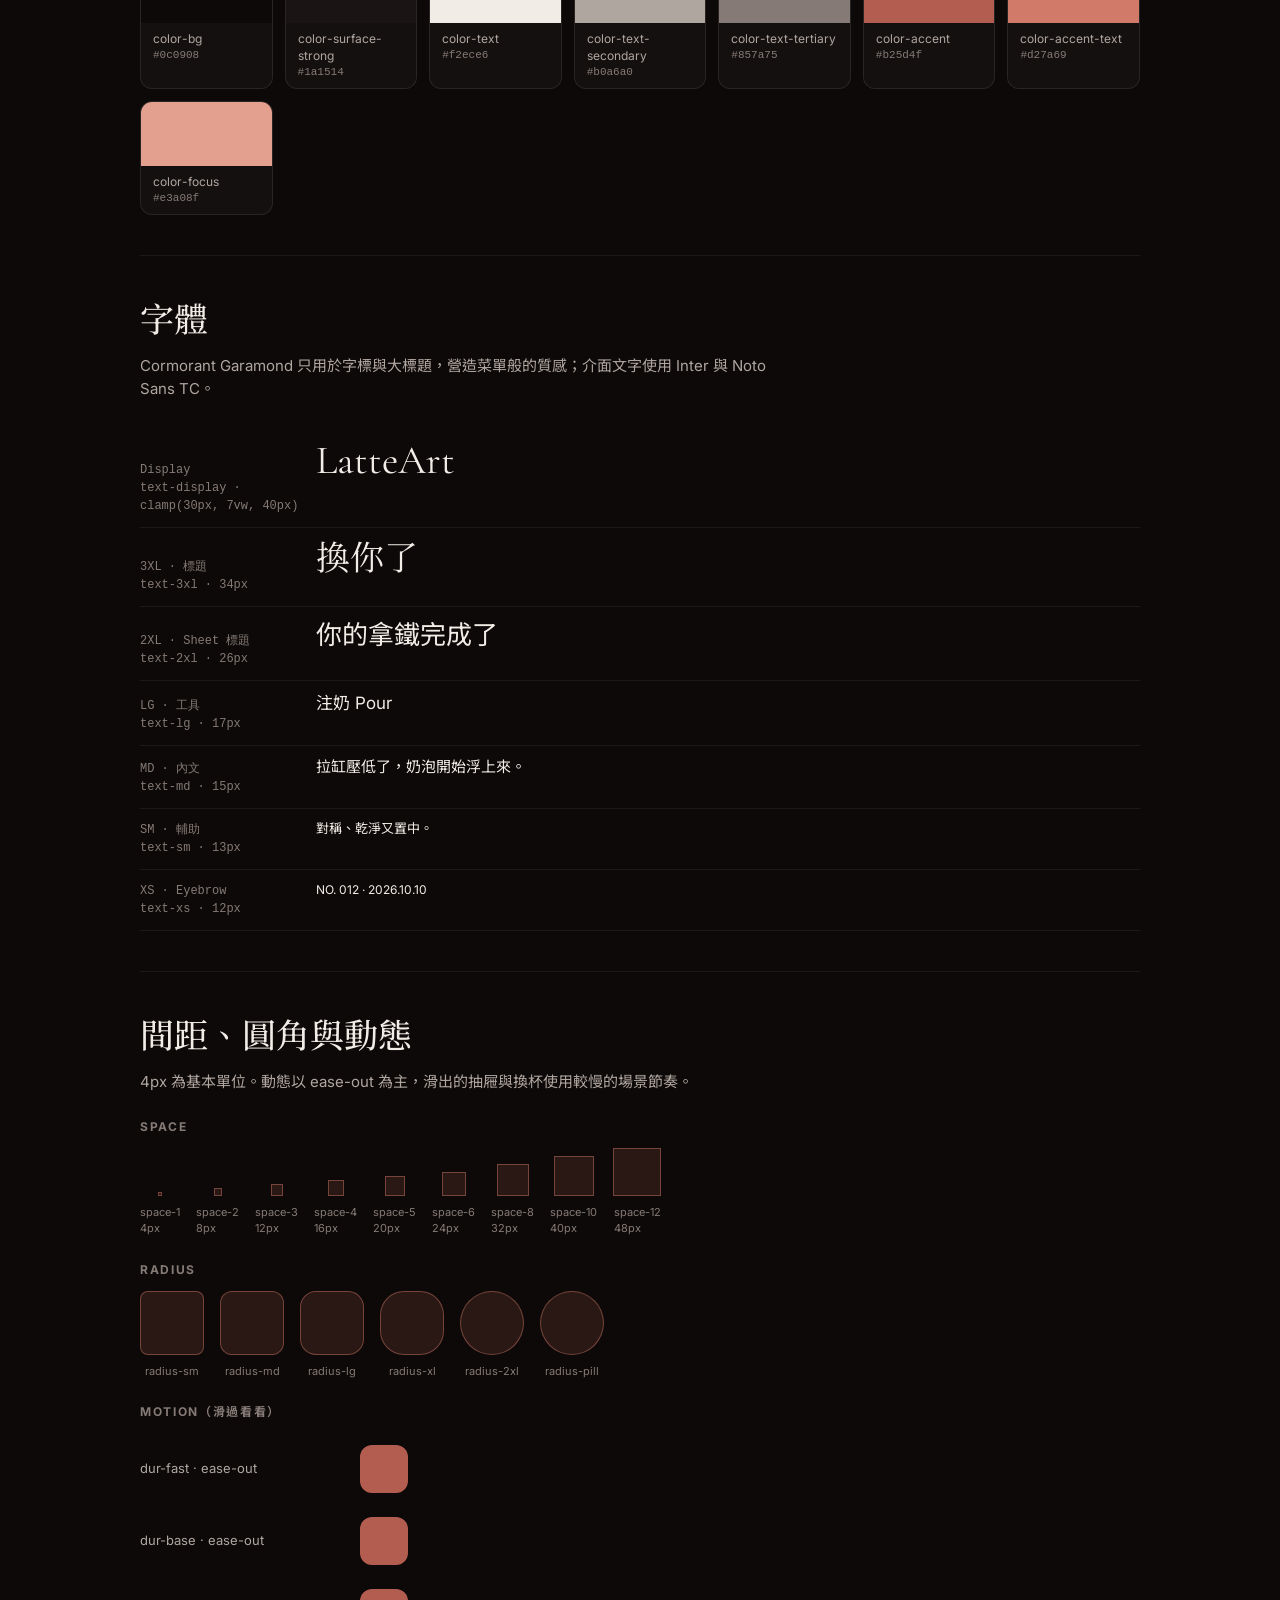
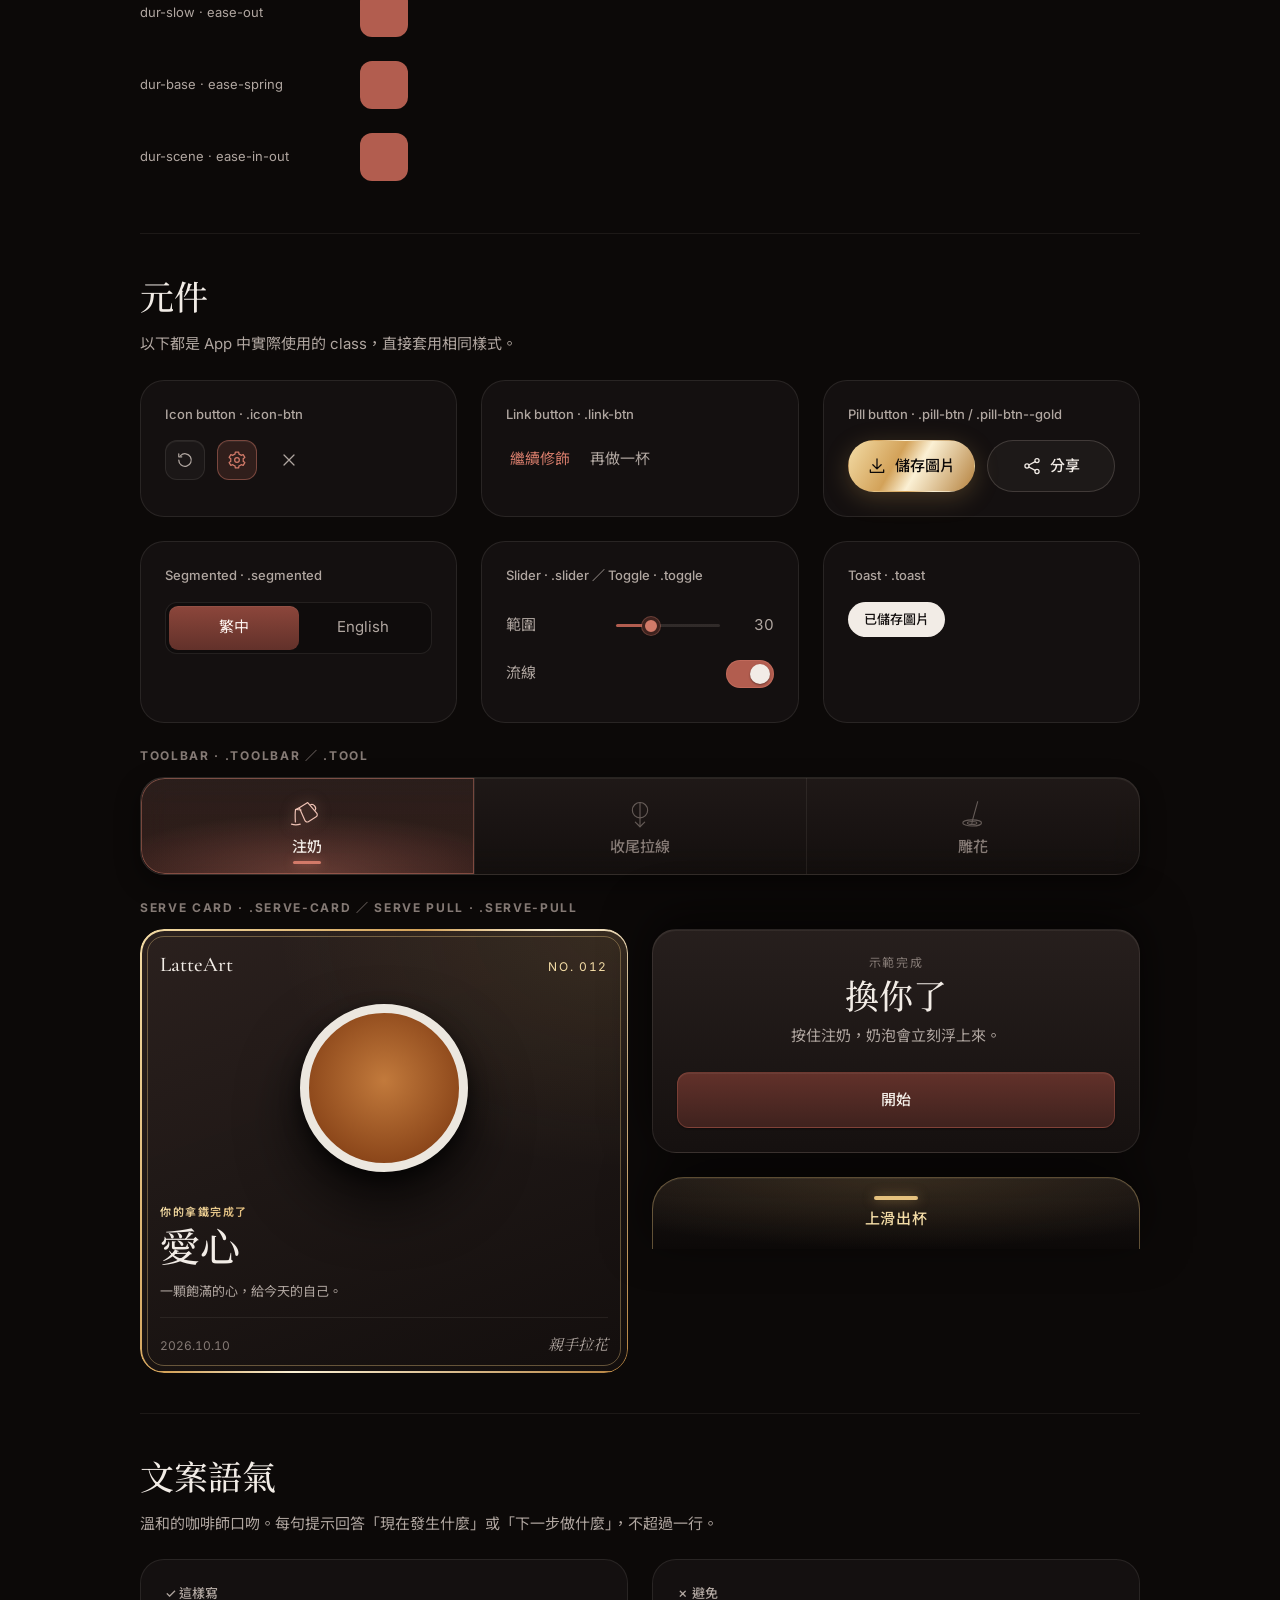
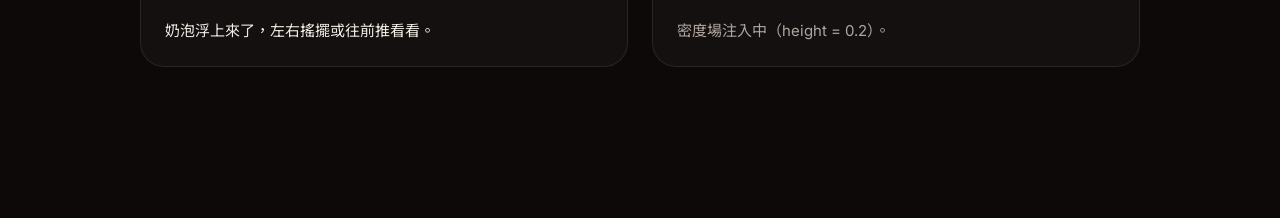
==== commit 9a77c217: "Pull-through icon: disc with a downward arrow Co-Authored-By: Claude Sonnet 5.5 <noreply@anthropic.c" ====
--- a/design-system.html
+++ b/design-system.html
@@ -350,7 +350,7 @@
             <span class="tool__label">注奶</span>
           </button>
           <button class="tool" role="radio" aria-checked="false">
-            <svg class="tool__icon" viewBox="0 0 40 40"><circle cx="20" cy="17" r="9.5" /><path d="M20 7.5V33" /><path d="M20 33l-1.4 4M20 33l1.4 4" /></svg>
+            <svg class="tool__icon" viewBox="0 0 40 40"><circle cx="20" cy="15.5" r="9" /><path d="M20 6.5V35" /><path d="M14.5 29.5L20 35l5.5-5.5" /></svg>
             <span class="tool__label">收尾拉線</span>
           </button>
           <button class="tool" role="radio" aria-checked="false">
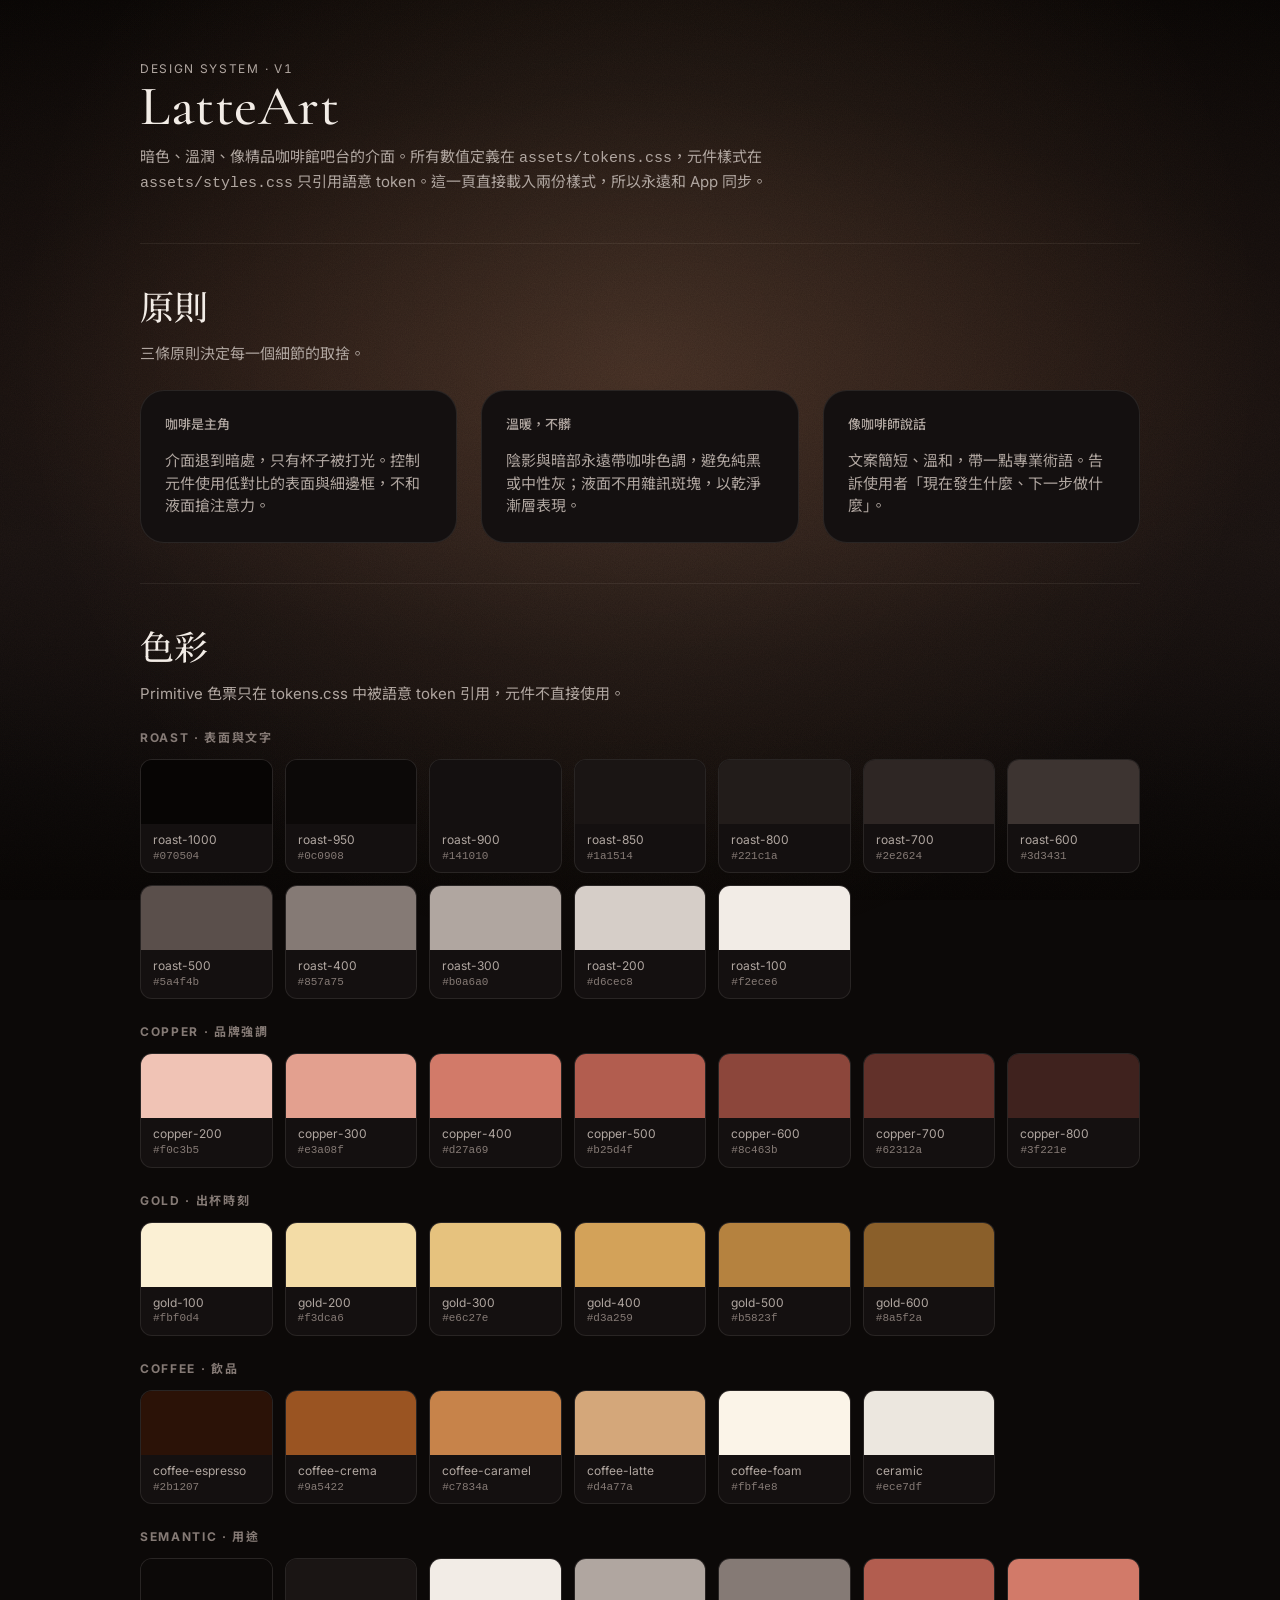
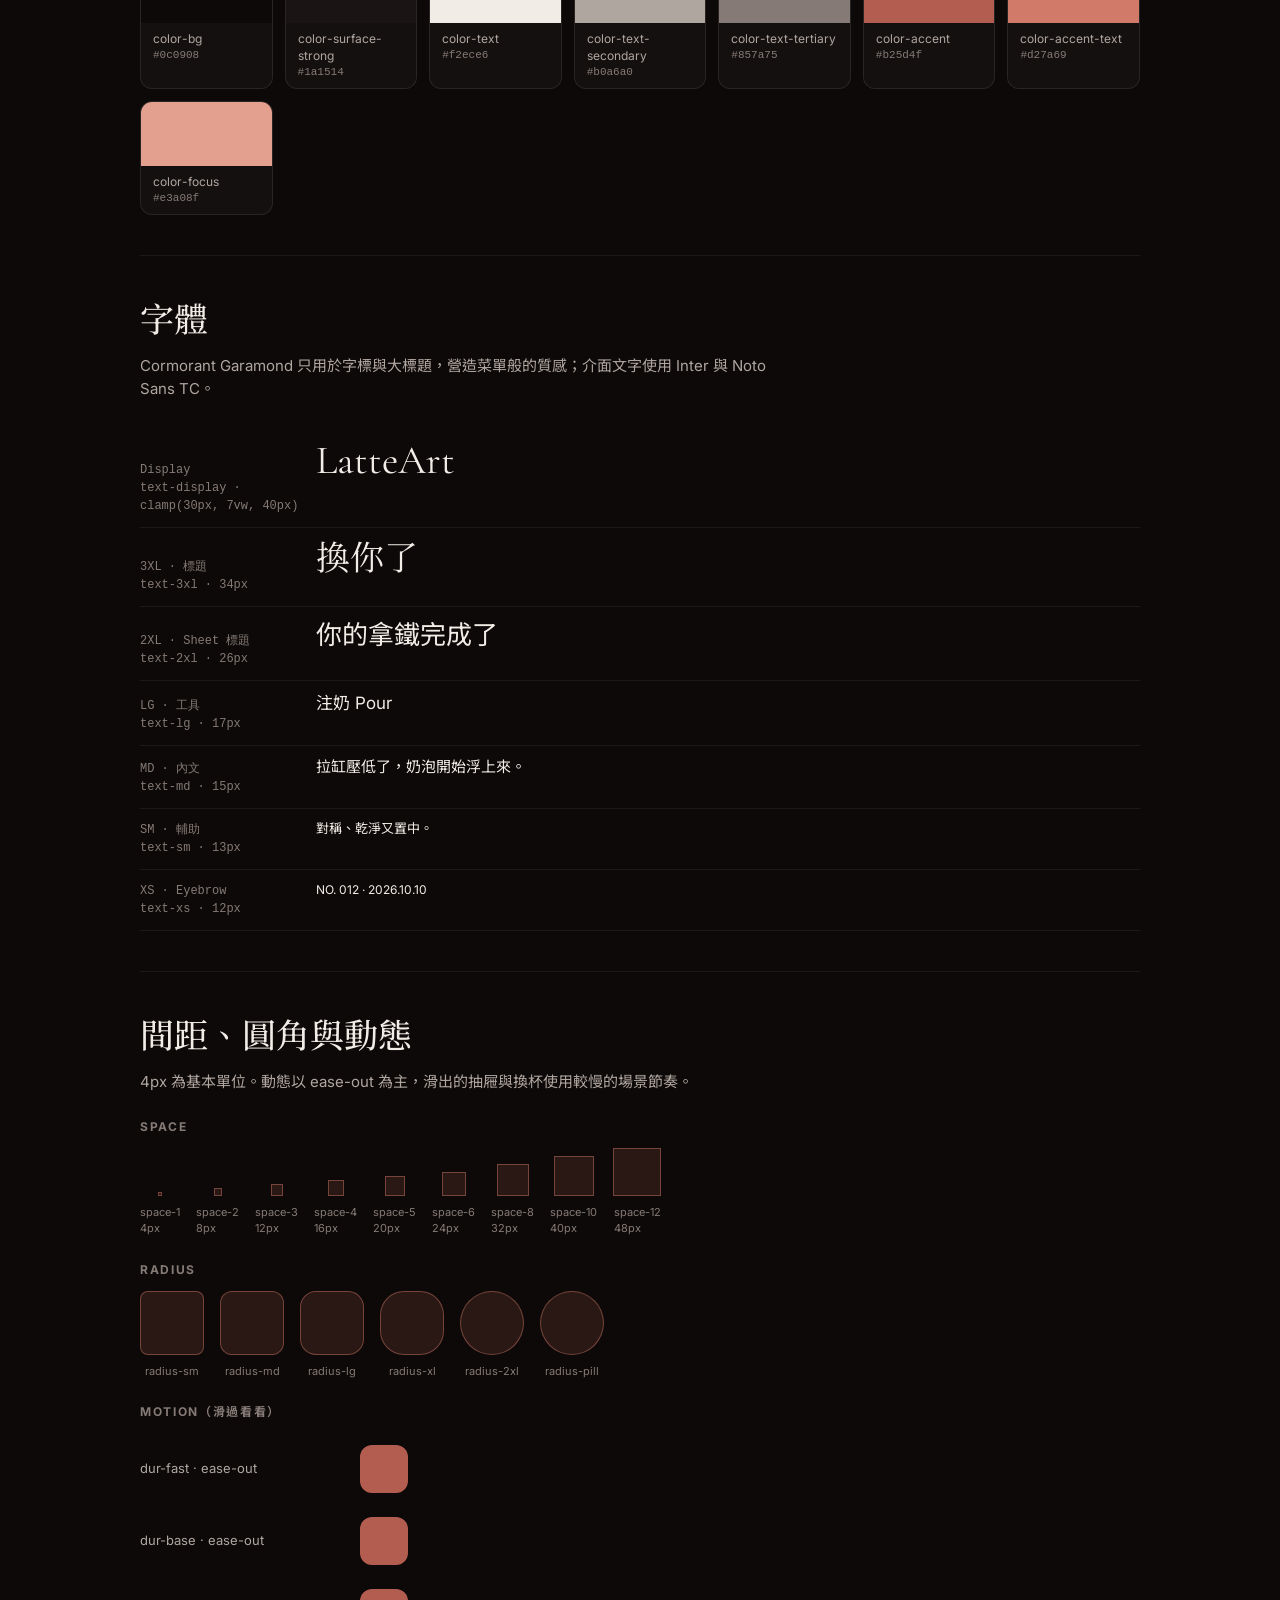
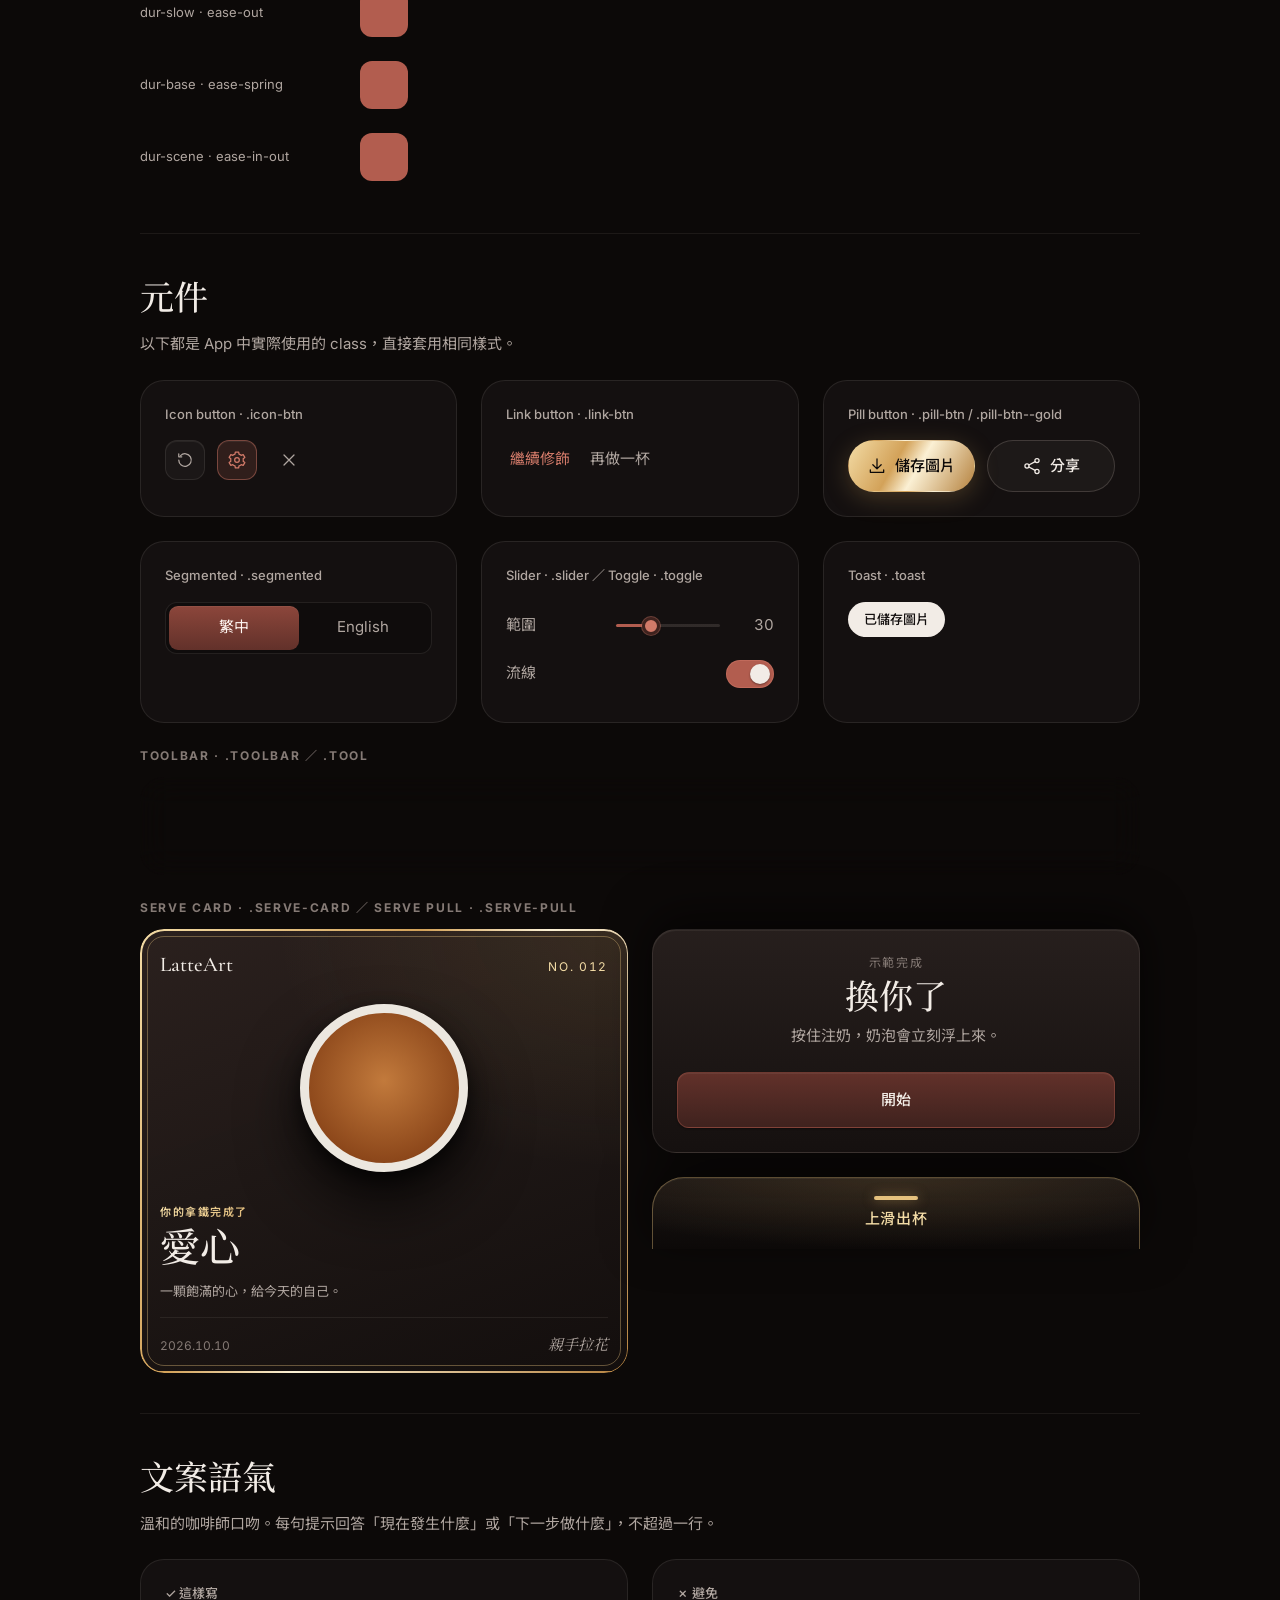
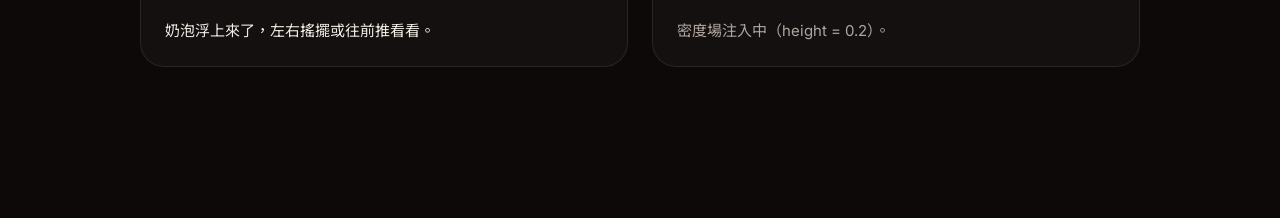
==== commit 72f17cb8: "Pull-through icon: slanted arrow passing through a disc Co-Authored-By: Claude Sonnet 5.5 <noreply@a" ====
--- a/design-system.html
+++ b/design-system.html
@@ -350,7 +350,7 @@
             <span class="tool__label">注奶</span>
           </button>
           <button class="tool" role="radio" aria-checked="false">
-            <svg class="tool__icon" viewBox="0 0 40 40"><circle cx="20" cy="15.5" r="9" /><path d="M20 6.5V35" /><path d="M14.5 29.5L20 35l5.5-5.5" /></svg>
+            <svg class="tool__icon" viewBox="0 0 40 40"><circle cx="20" cy="20" r="11" /><path d="M21.7 5.3L17 30.8" /><path d="M15.2 25.6L17 30.8l3.6-4.2" /></svg>
             <span class="tool__label">收尾拉線</span>
           </button>
           <button class="tool" role="radio" aria-checked="false">
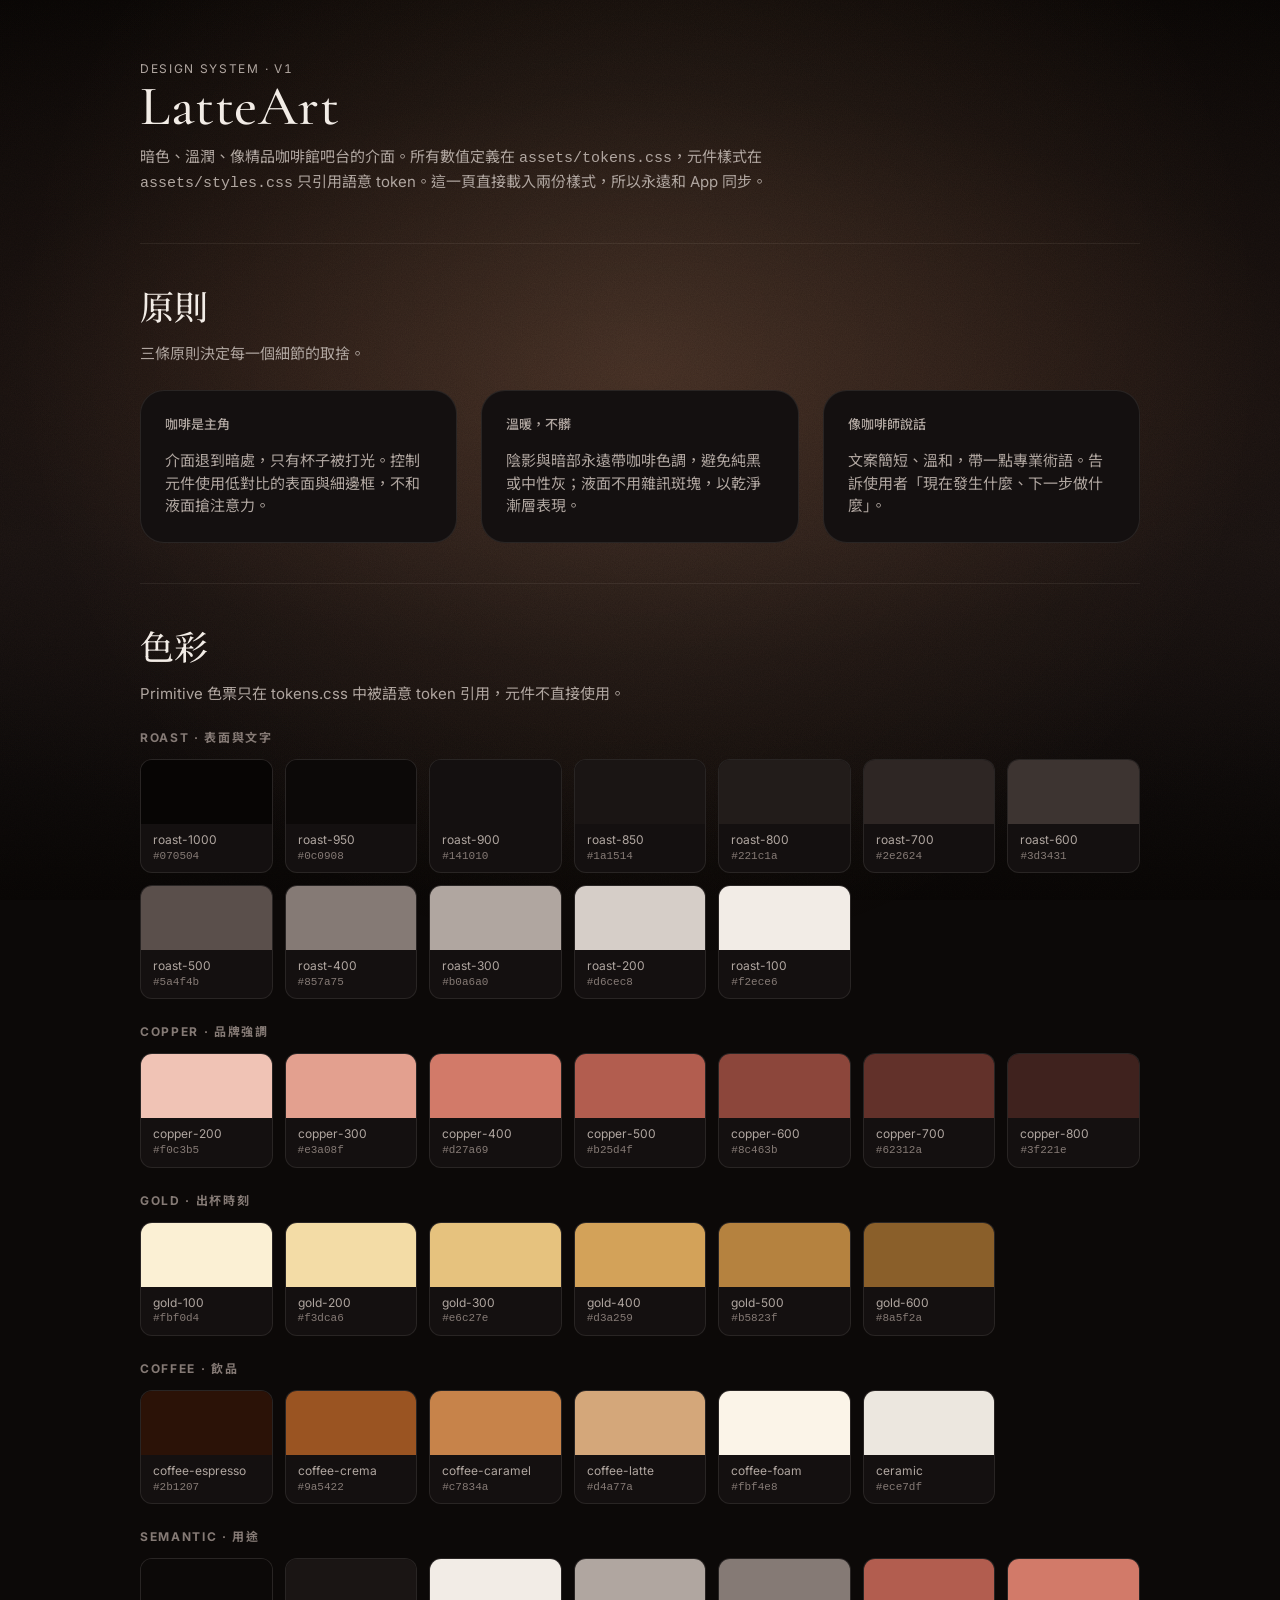
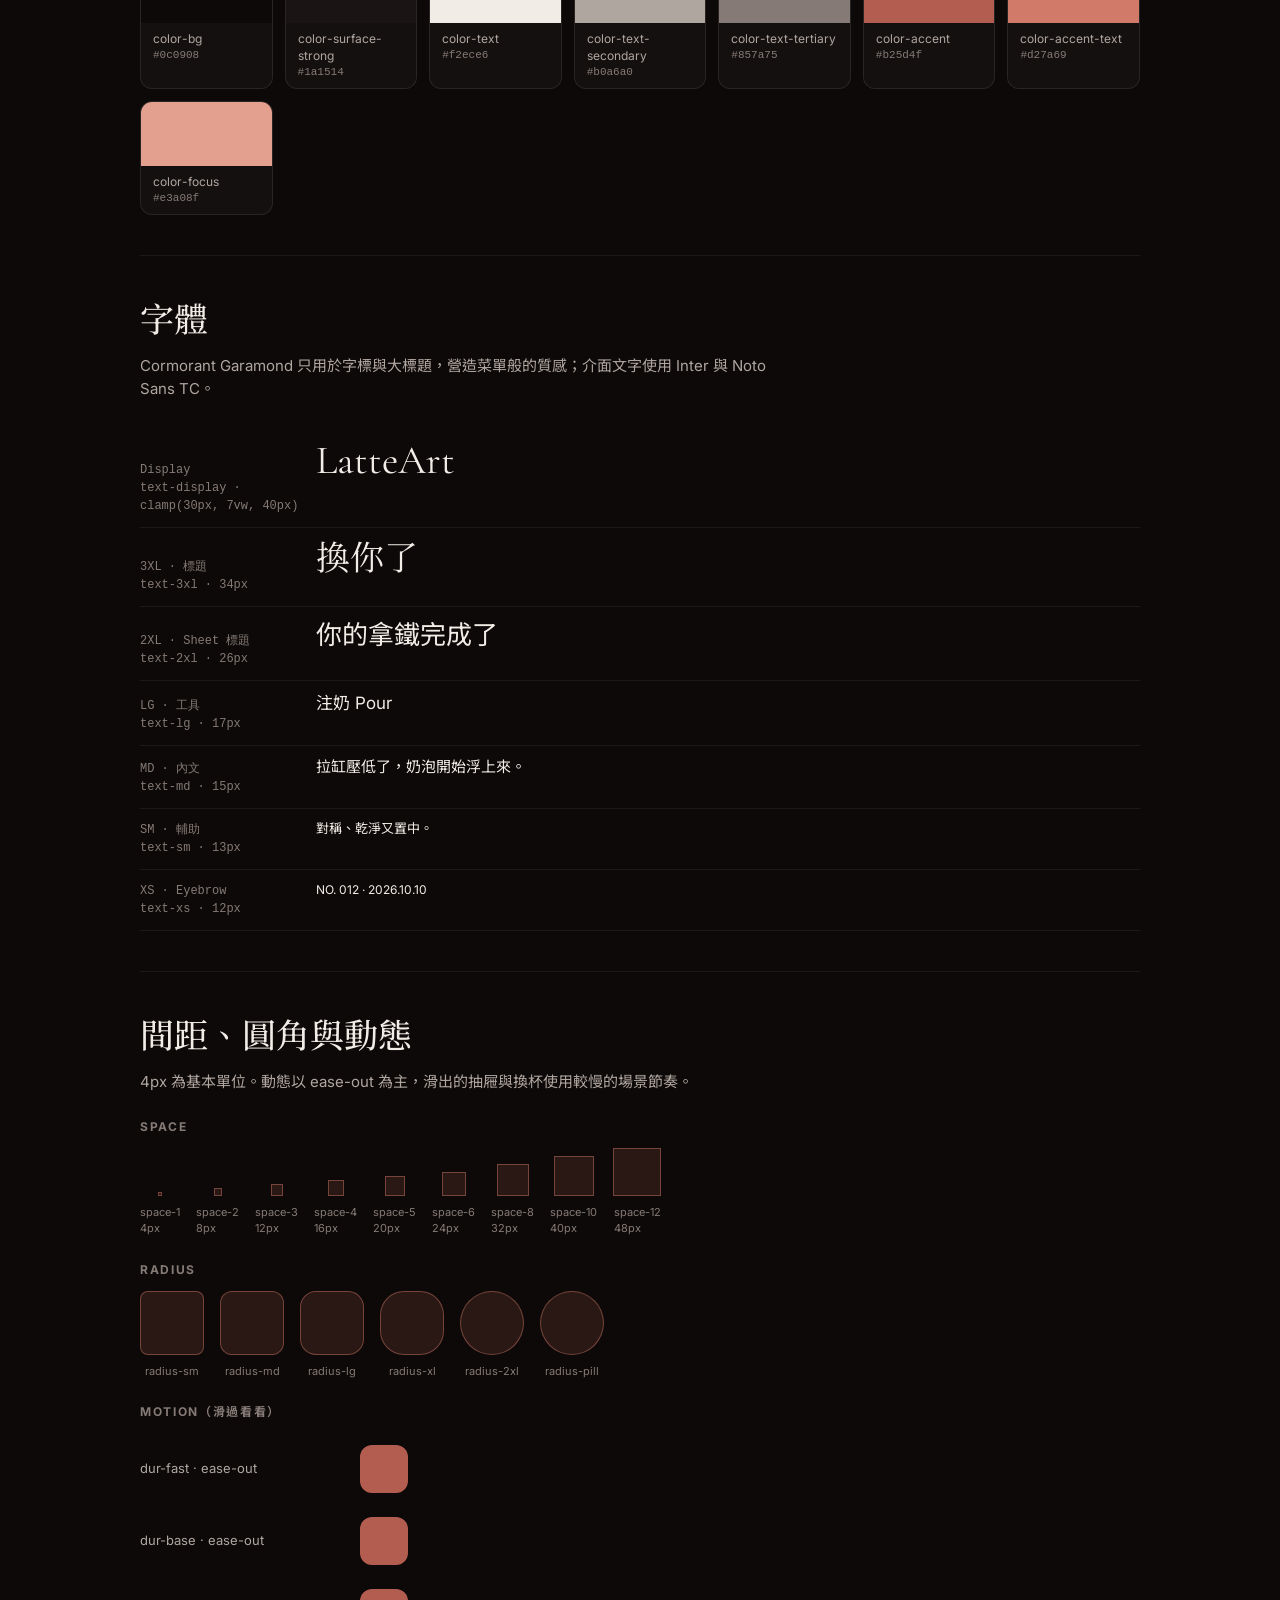
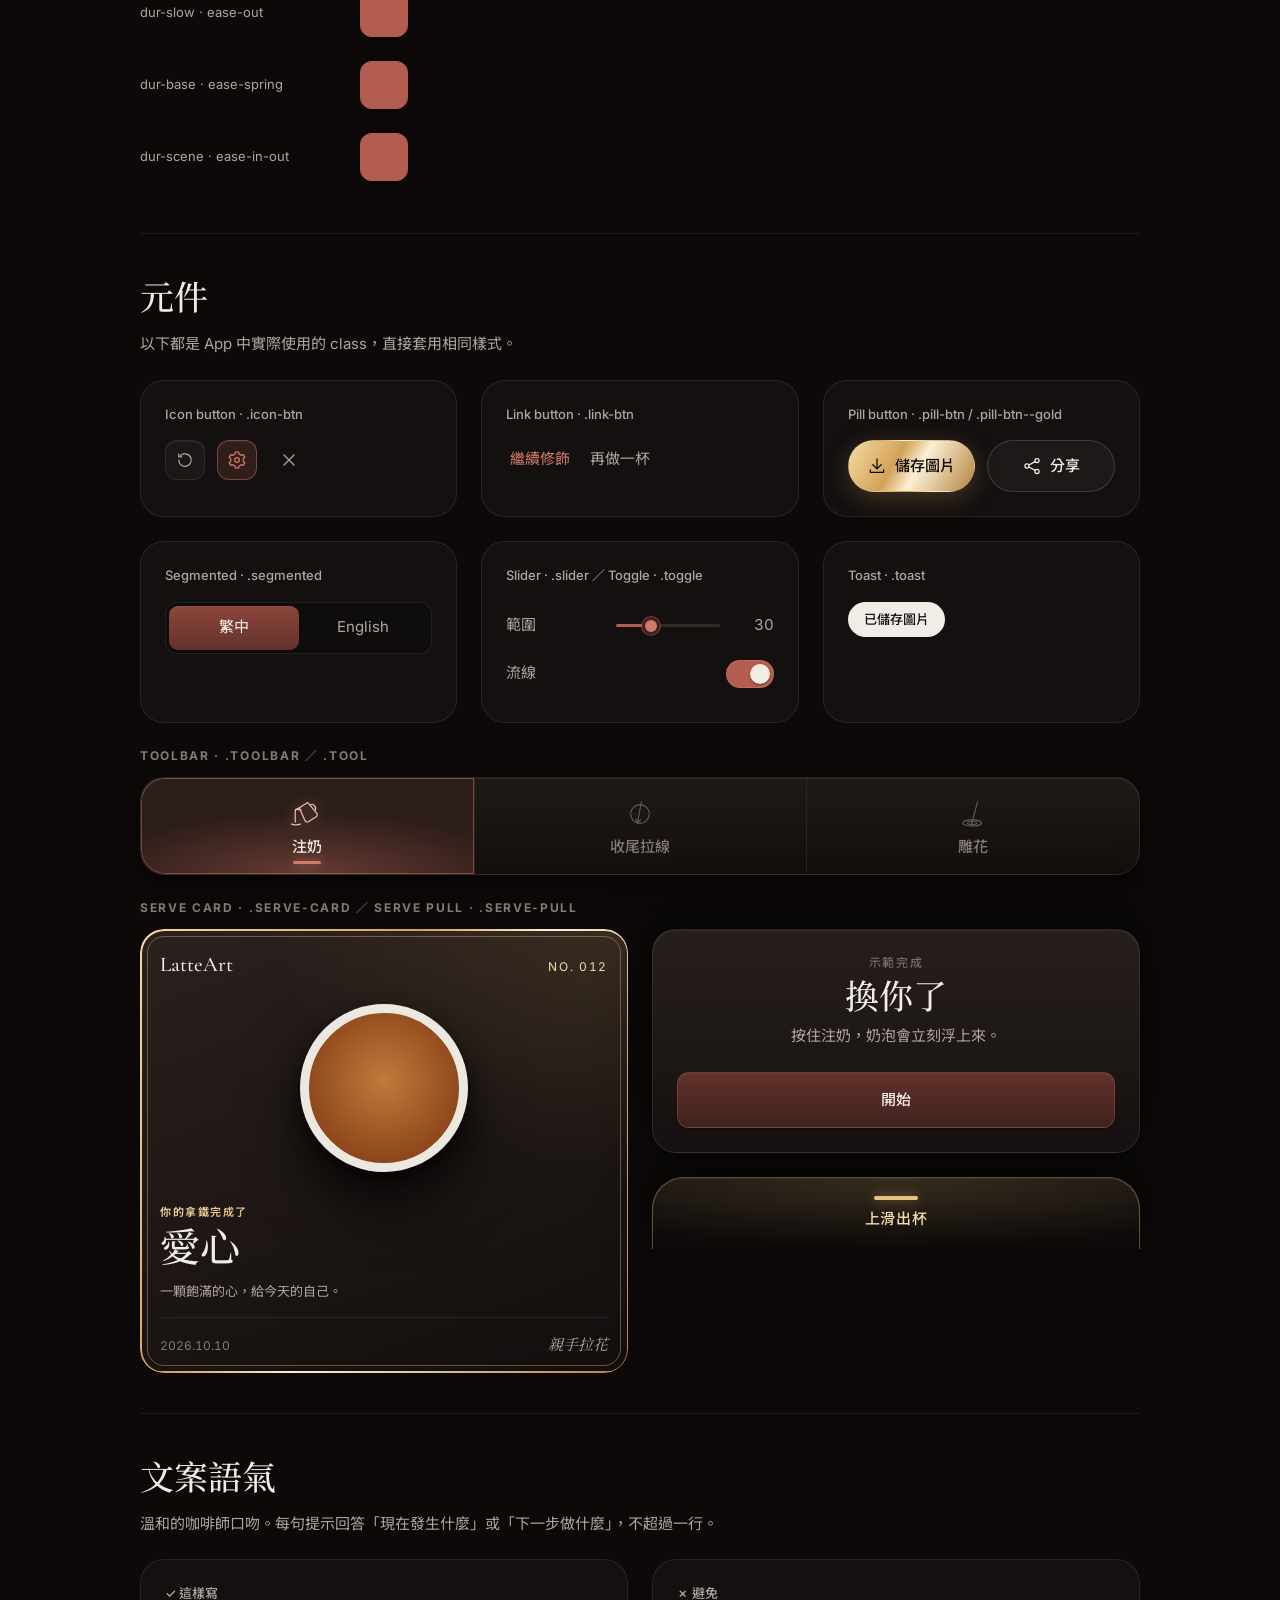
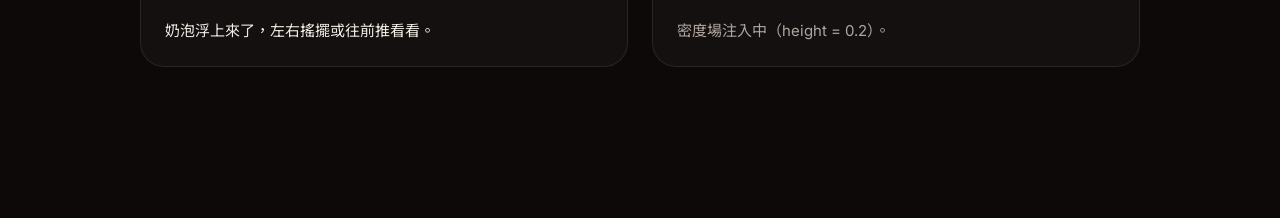
==== commit e2c97a29: "Add latte art heart favicon Co-Authored-By: Claude Sonnet 5.5 <noreply@anthropic.com> Claude-Session" ====
--- a/design-system.html
+++ b/design-system.html
@@ -3,6 +3,7 @@
   <head>
     <meta charset="UTF-8" />
     <meta name="viewport" content="width=device-width, initial-scale=1.0" />
+    <link rel="icon" type="image/svg+xml" href="assets/favicon.svg" />
     <title>LatteArt Design System</title>
     <link rel="preconnect" href="https://fonts.googleapis.com" />
     <link rel="preconnect" href="https://fonts.gstatic.com" crossorigin />
--- a/assets/tokens.css
+++ b/assets/tokens.css
@@ -142,6 +142,7 @@
   --shadow-sm: 0 1px 2px rgba(0, 0, 0, 0.4);
   --shadow-md: 0 8px 24px rgba(0, 0, 0, 0.45);
   --shadow-sheet: 0 -12px 48px rgba(0, 0, 0, 0.6);
+  --shadow-drawer: -12px 0 48px rgba(14, 8, 5, 0.6);
   --shadow-inset-top: inset 0 1px 0 rgba(255, 240, 230, 0.06);
   --glow-accent: 0 0 32px rgba(210, 122, 105, 0.35);
   --cup-shadow: 0 30px 60px rgba(0, 0, 0, 0.7), 0 8px 18px rgba(0, 0, 0, 0.55);
--- a/assets/styles.css
+++ b/assets/styles.css
@@ -681,6 +681,37 @@
   transition: none;
 }
 
+/* 手機：設定改成右側全高貼邊側欄，往右滑關閉 */
+@media (max-width: 899.98px) {
+  .sheet--settings {
+    left: auto;
+    right: 0;
+    top: 0;
+    bottom: 0;
+    width: min(360px, 88vw);
+    max-height: none;
+    padding: calc(var(--space-3) + env(safe-area-inset-top)) var(--space-6)
+      calc(var(--space-6) + env(safe-area-inset-bottom));
+    border-radius: var(--radius-2xl) 0 0 var(--radius-2xl);
+    border-bottom: 1px solid var(--color-border);
+    border-right: 0;
+    box-shadow: var(--shadow-inset-top), var(--shadow-drawer);
+    transform: translateX(105%);
+  }
+
+  .sheet--settings.is-open {
+    transform: translateX(var(--drag, 0px));
+  }
+
+  .sheet--settings .sheet__handle {
+    display: none;
+  }
+
+  .sheet--settings .sheet__header {
+    padding-top: var(--space-2);
+  }
+}
+
 /* 桌機：抽屜改成右側浮動面板，杯子保持在畫面中 */
 @media (min-width: 900px) {
   .sheet {
@@ -697,11 +728,11 @@
   }
 
   .sheet.is-open {
-    transform: translate(0, -50%);
-  }
-
-  .sheet.is-dragging {
-    transform: translate(0, -50%) !important;
+    transform: translate(var(--drag, 0px), -50%);
+  }
+
+  .sheet--finish.is-dragging {
+    transform: translate(-50%, 0) !important;
   }
 
   .sheet__handle {
